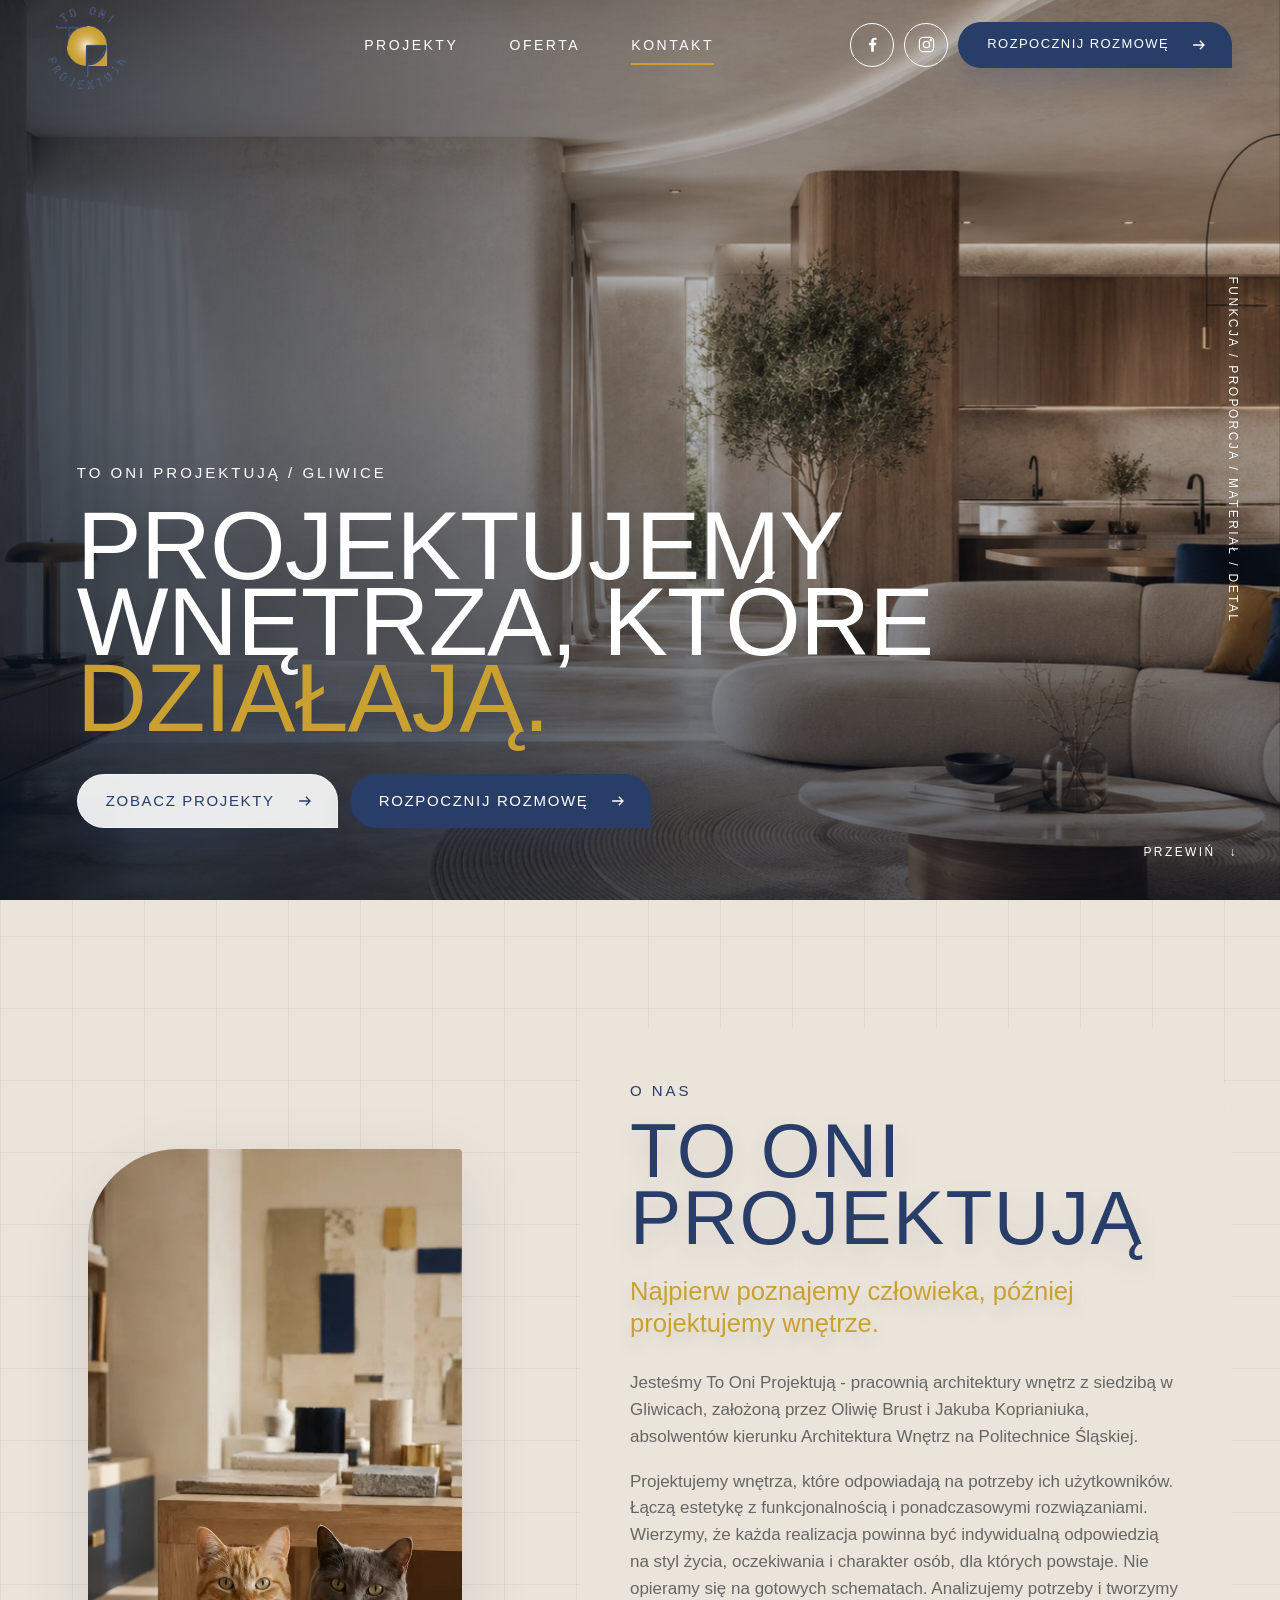
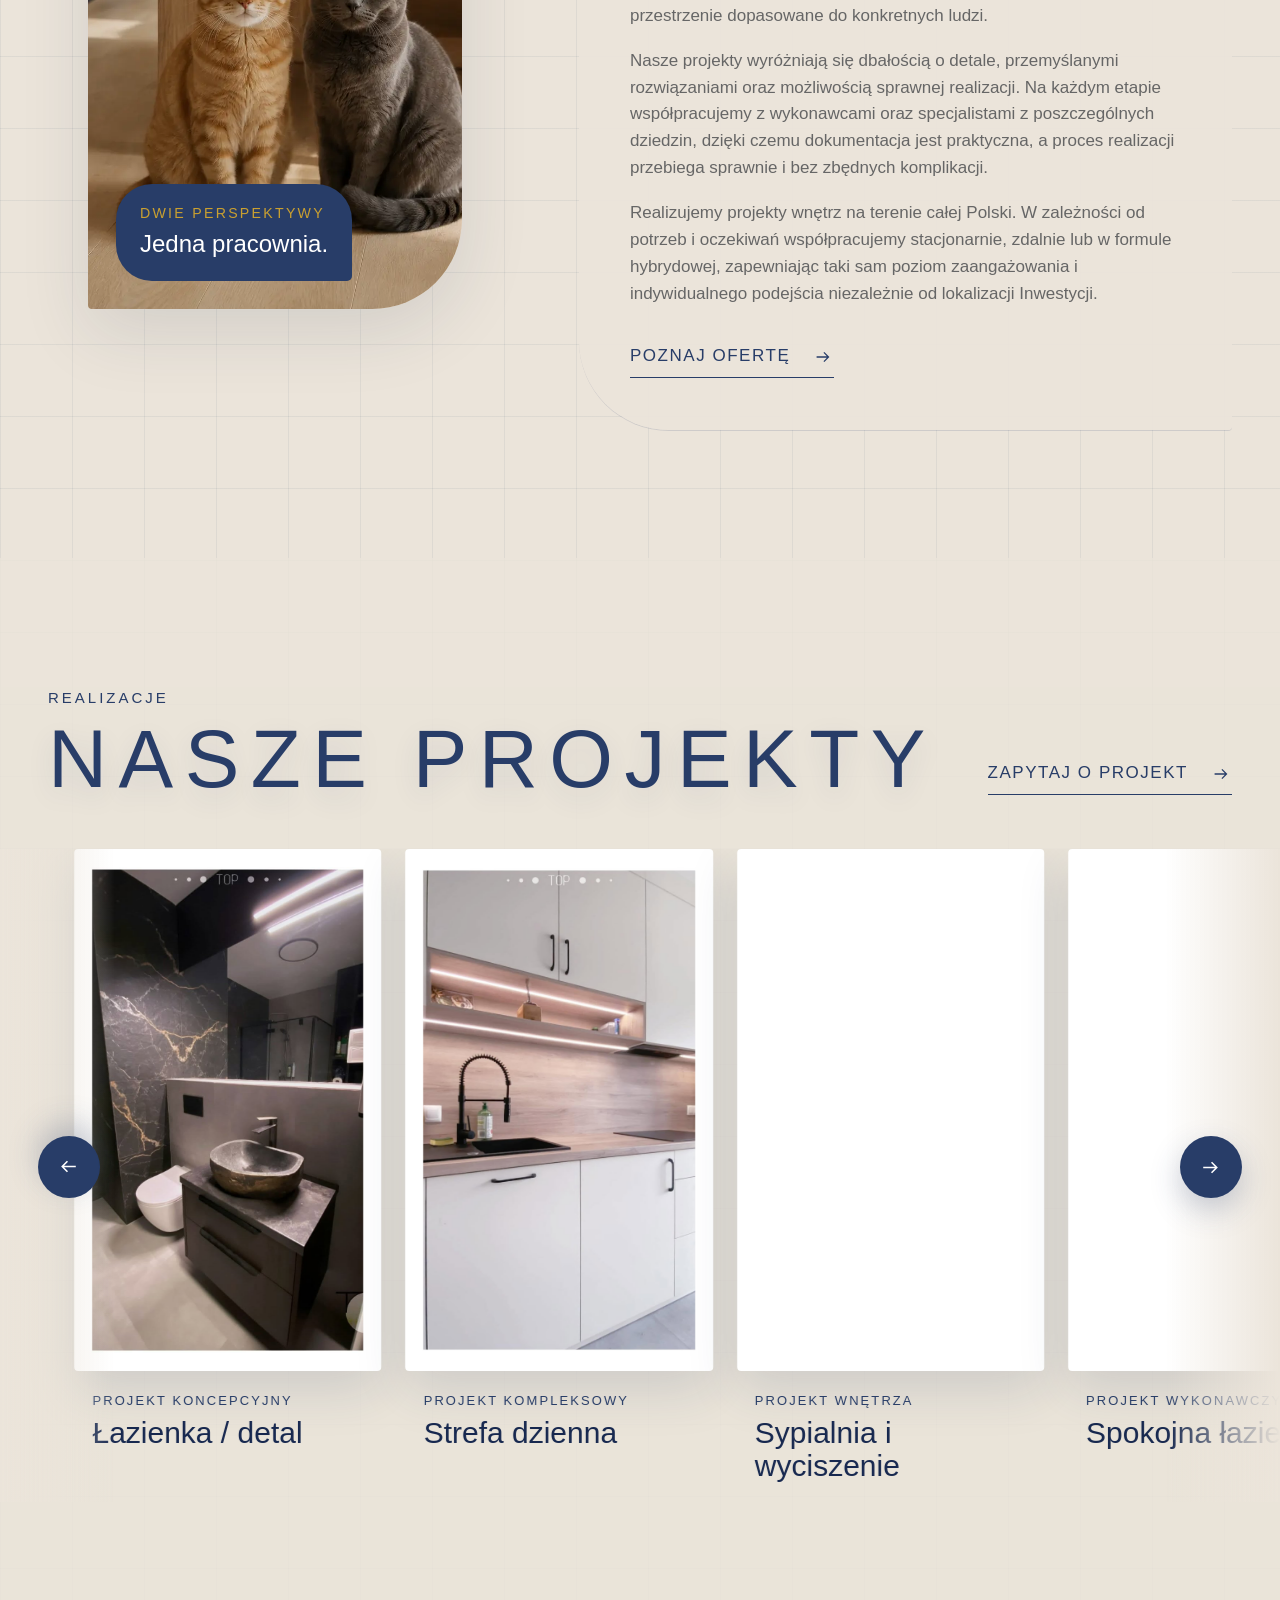
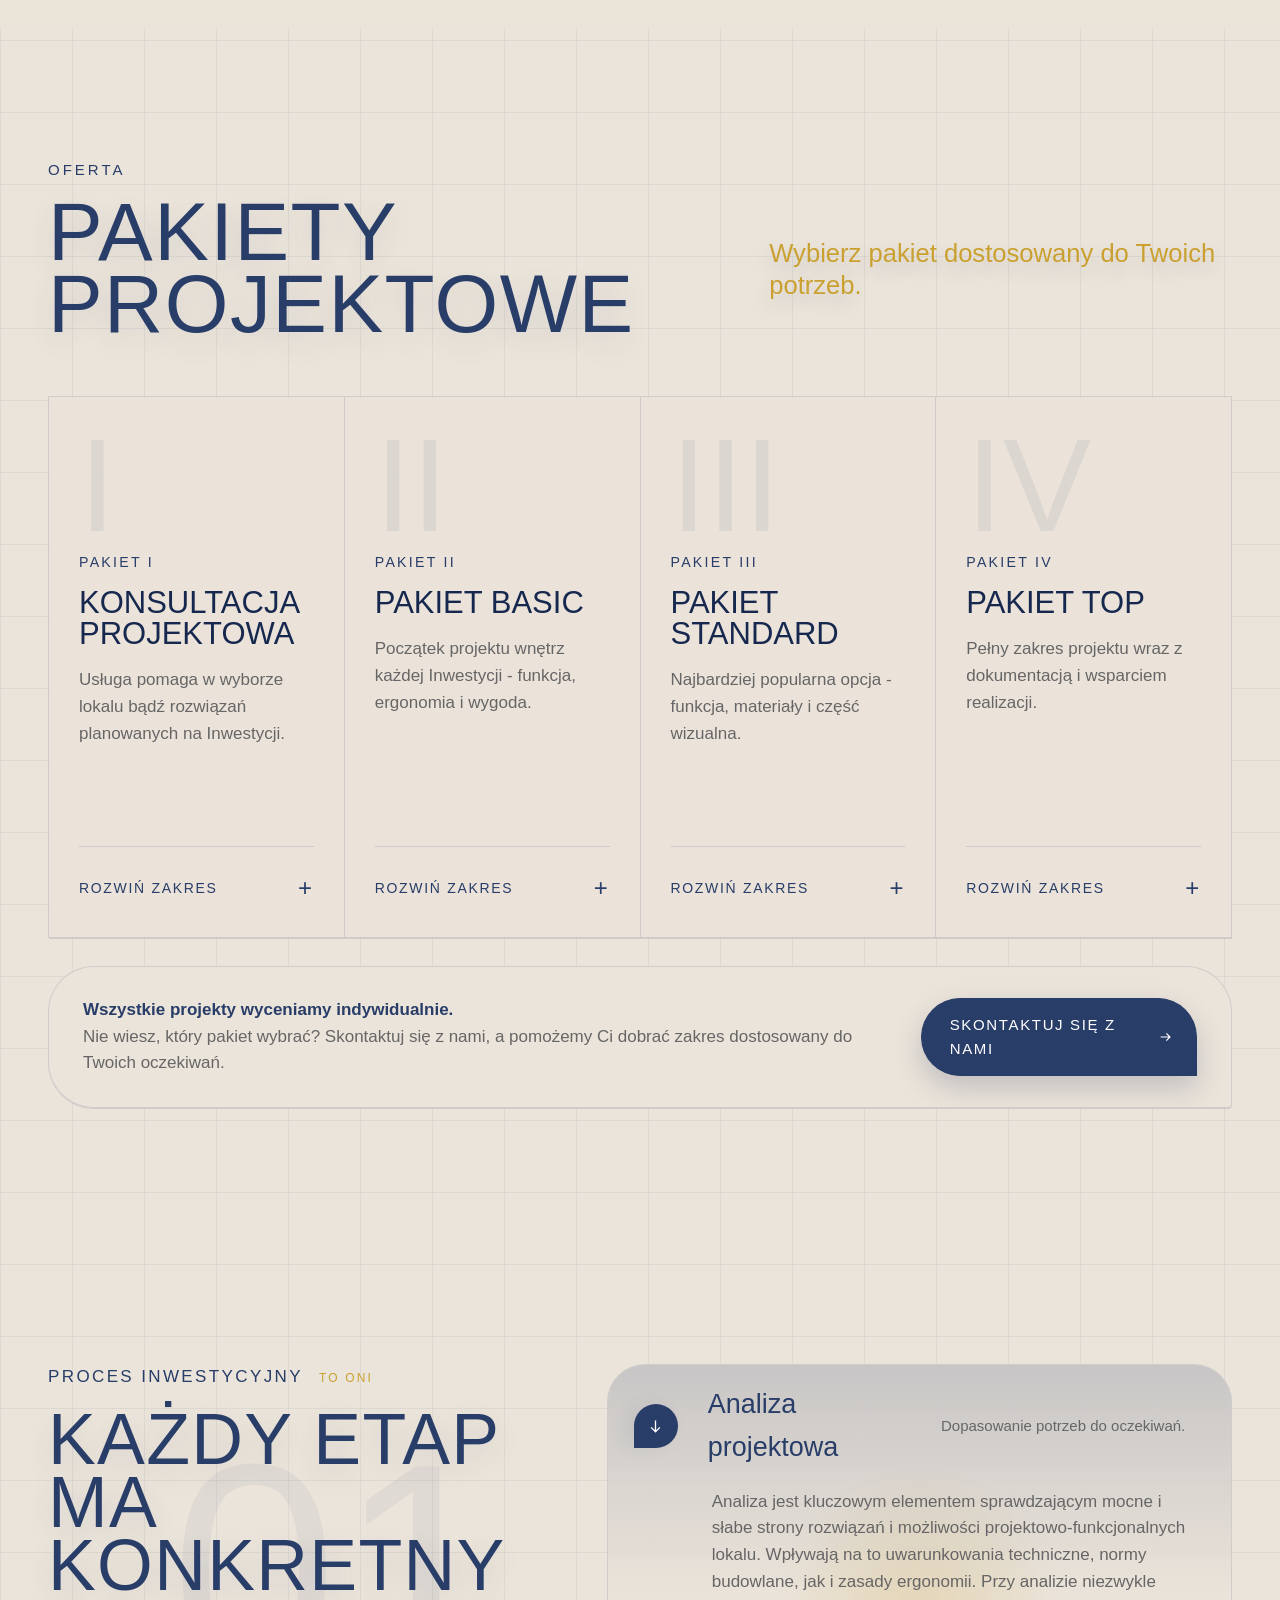
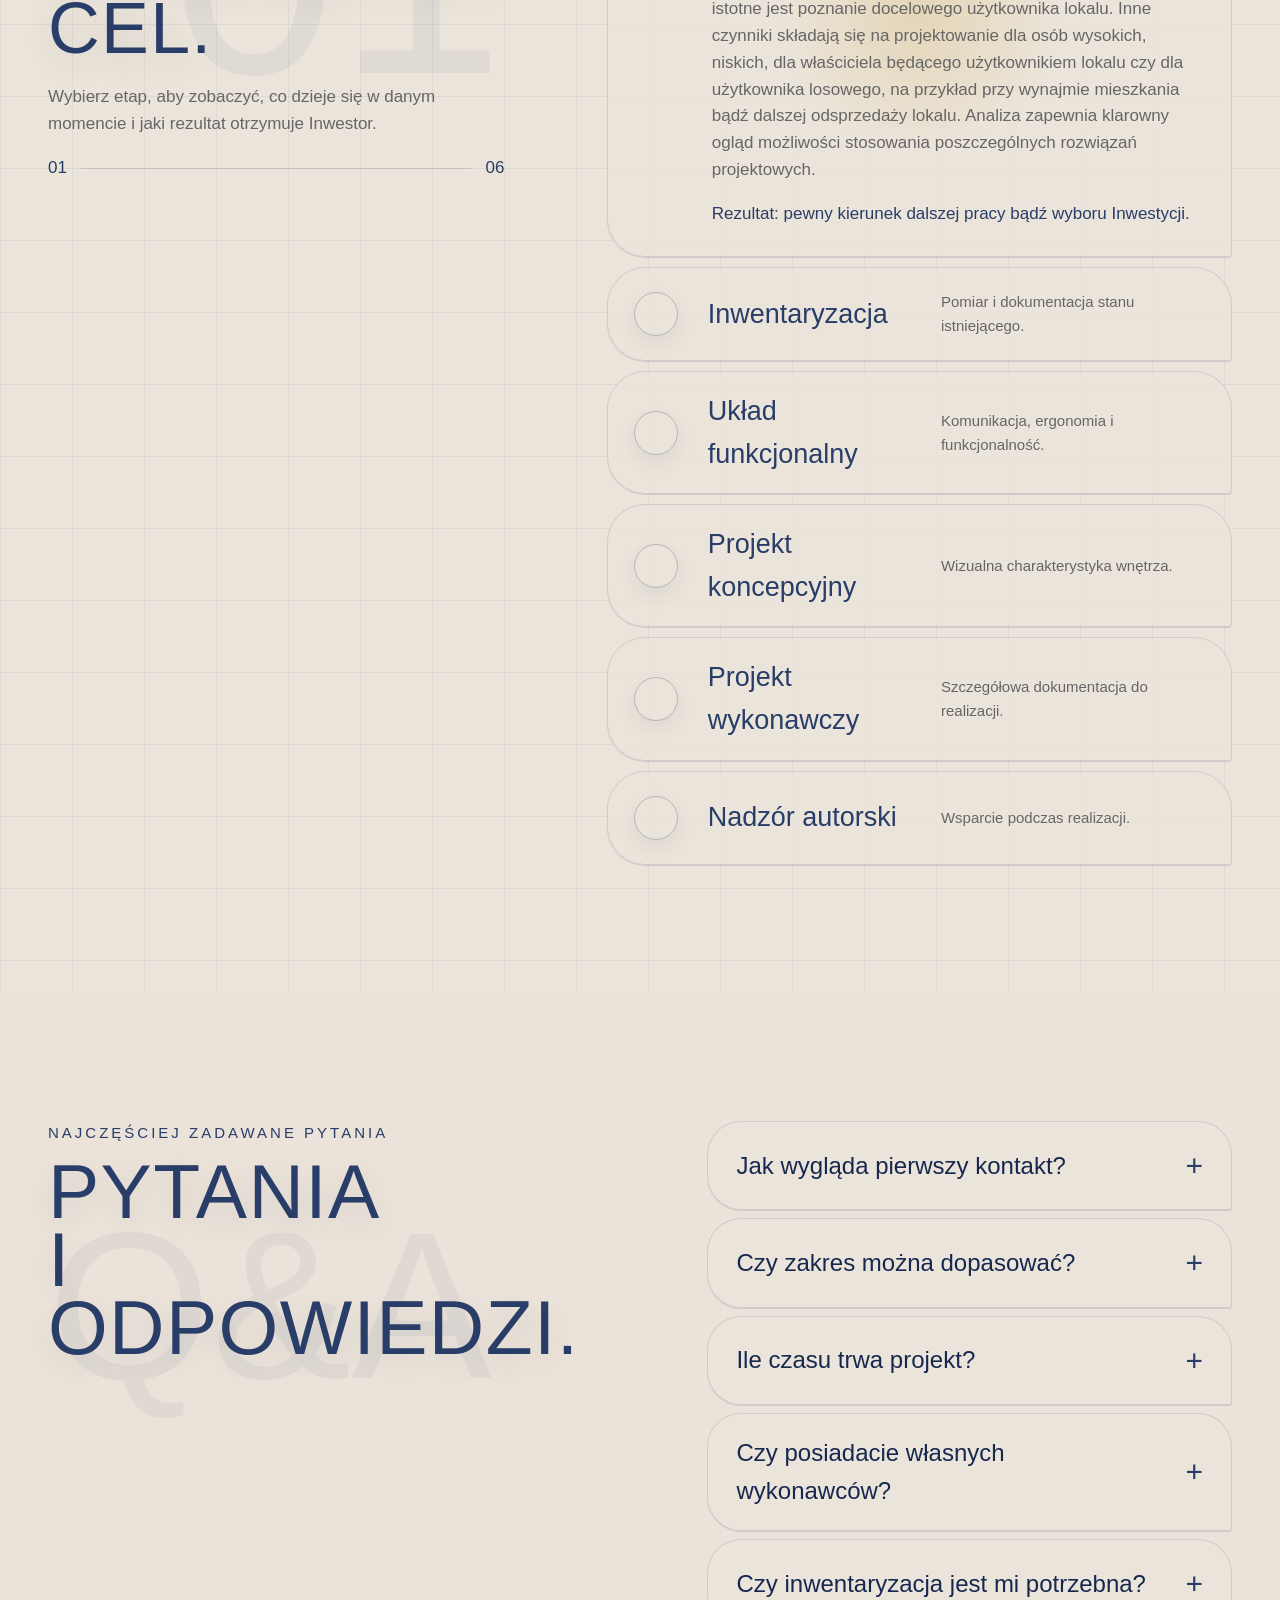
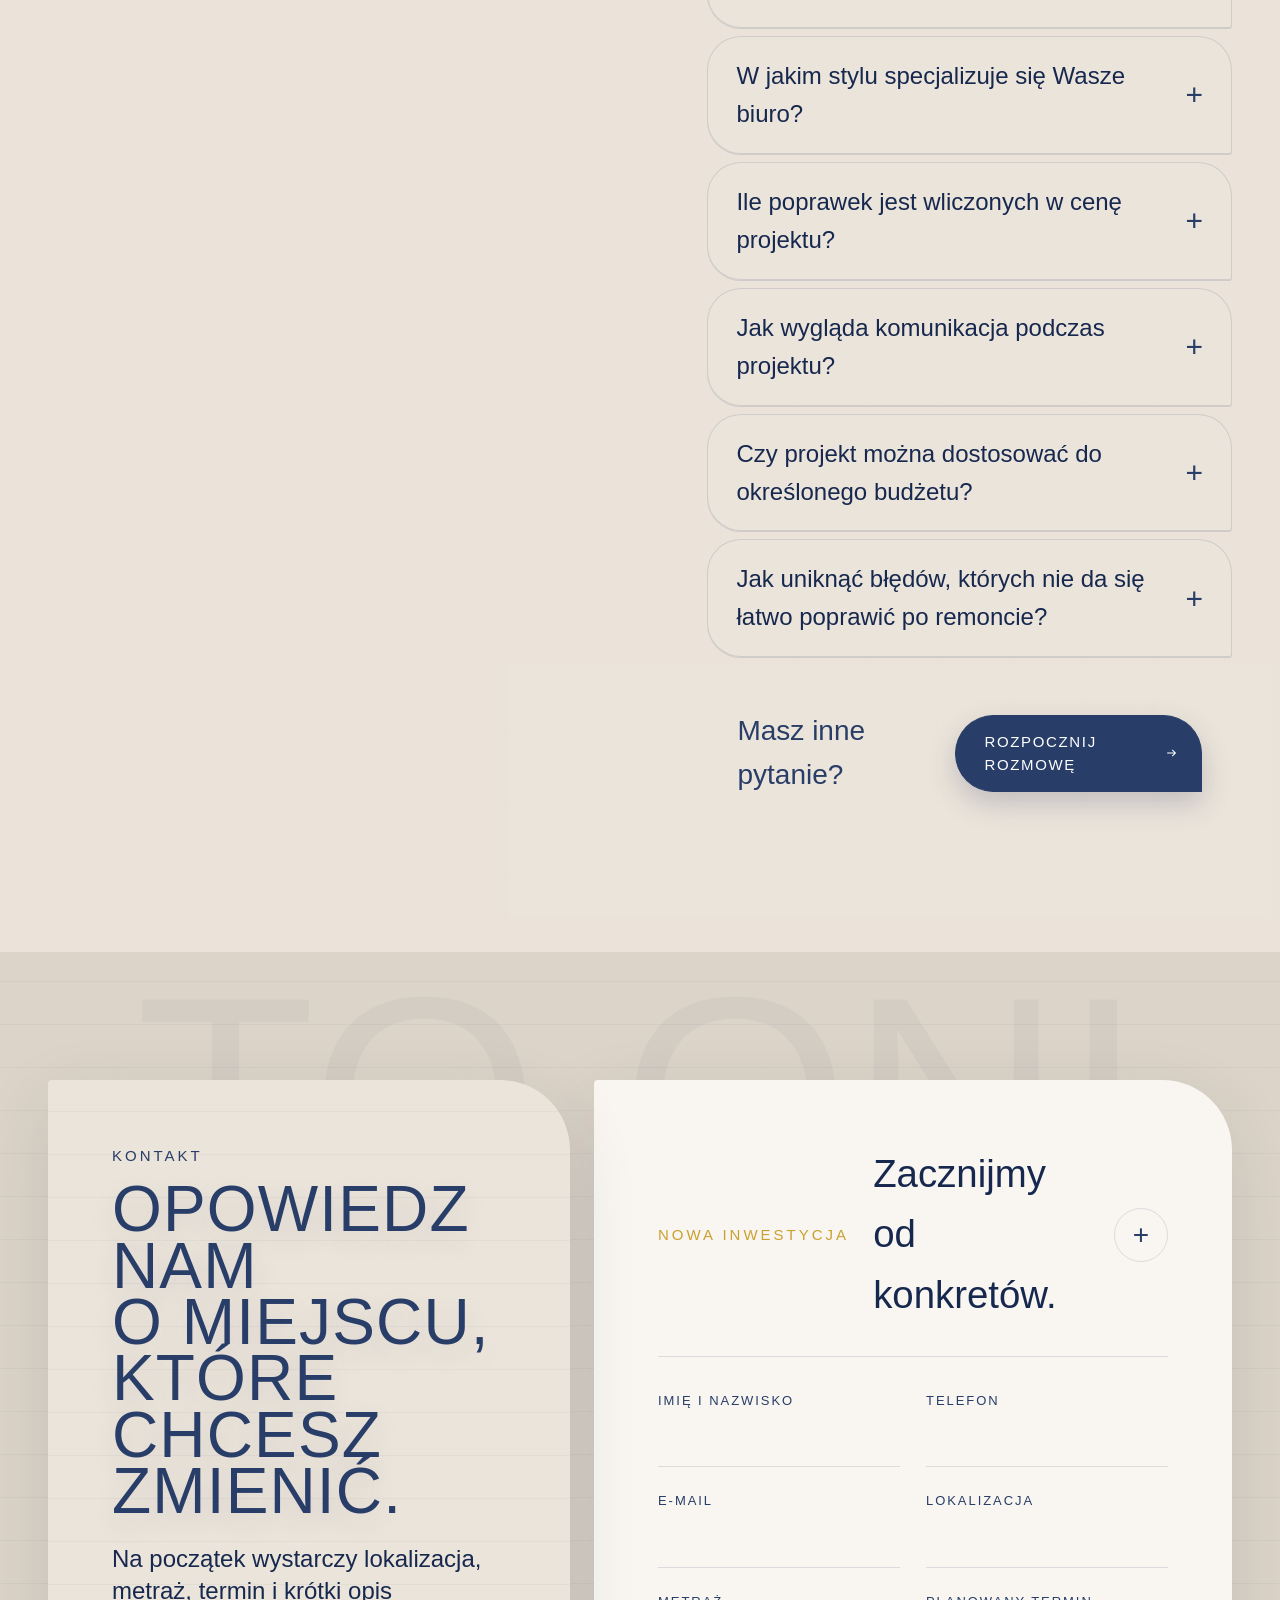
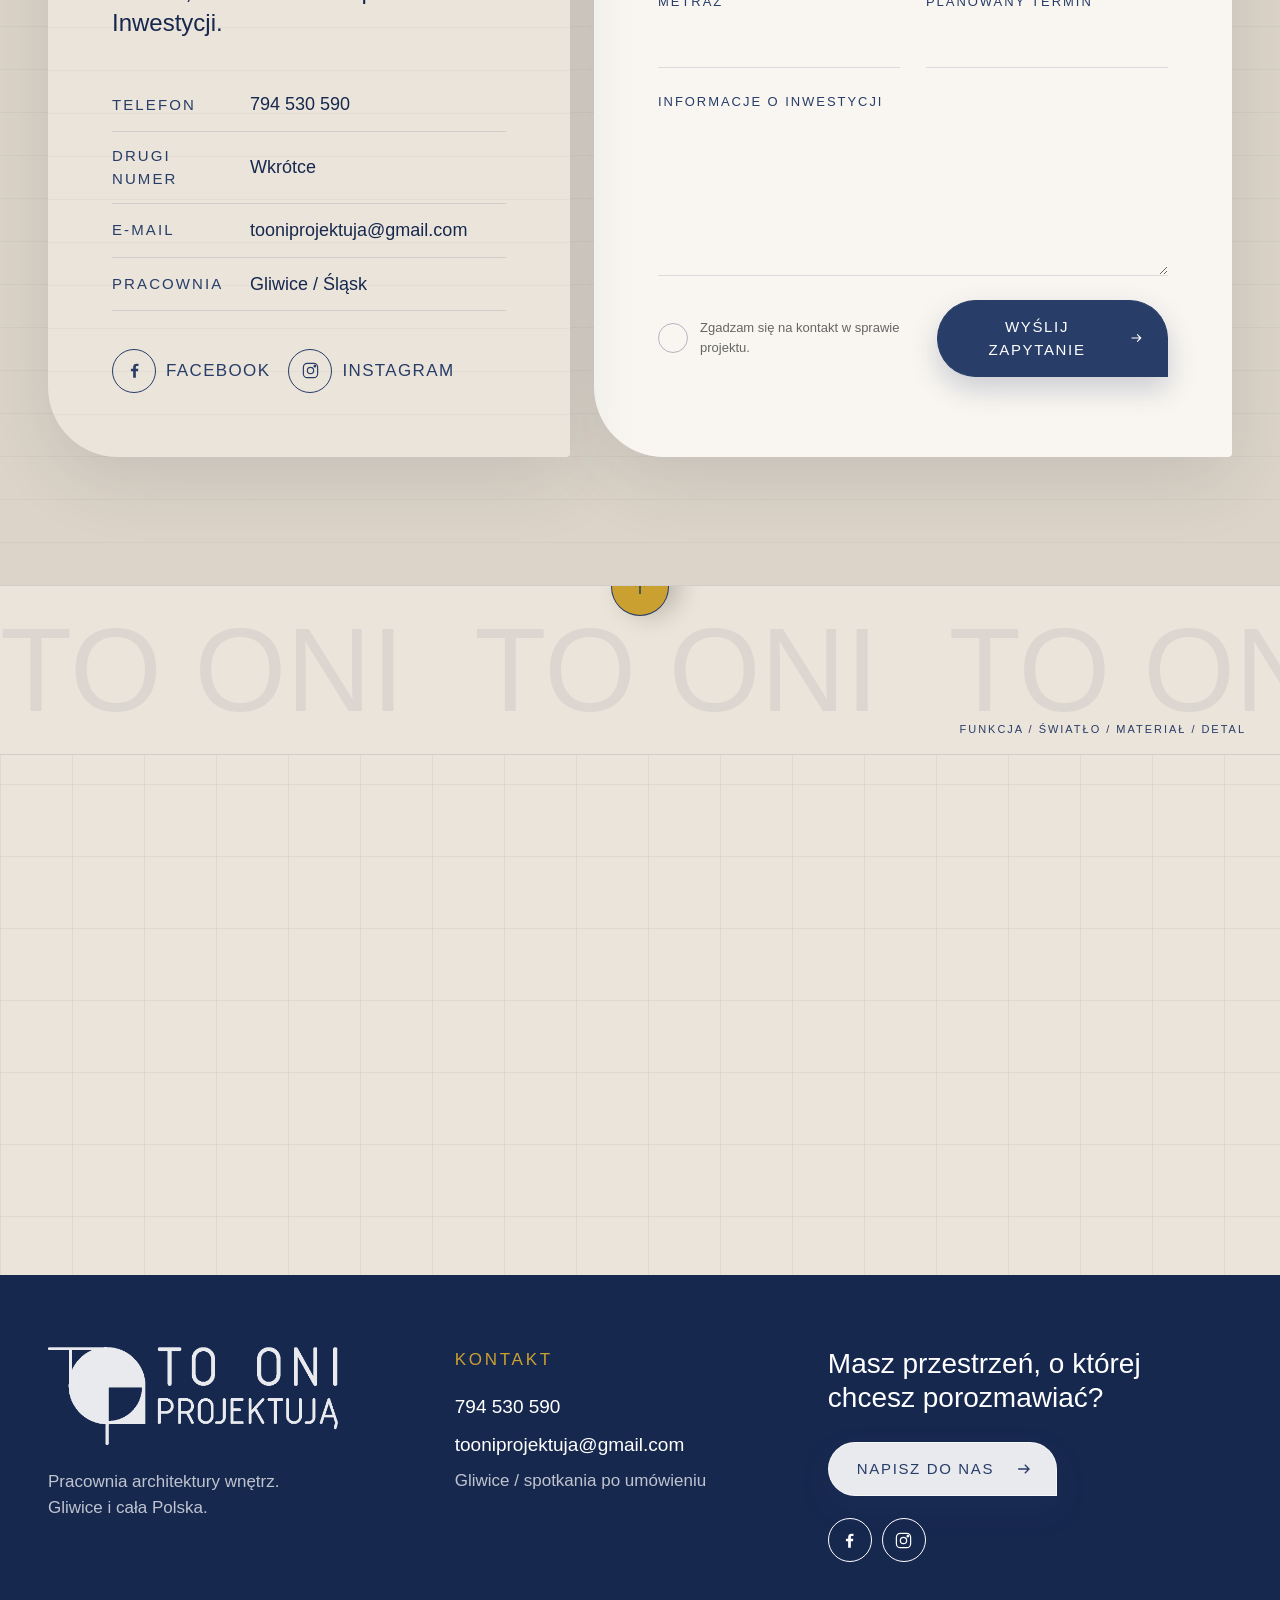
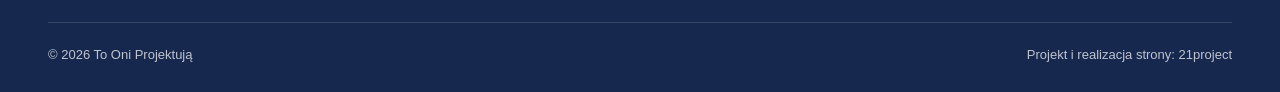
==== wariant-b.html @ 31408886 "Add files via upload" ====
<!doctype html>
<html lang="pl">
<head>
  <meta charset="utf-8">
  <meta name="viewport" content="width=device-width, initial-scale=1">
  <meta name="theme-color" content="#ebe4da">
  <meta name="description" content="To Oni Projektują - pracownia architektury wnętrz z Gliwic. Indywidualne projekty wnętrz na terenie całej Polski.">
  <link rel="canonical" href="https://jakubskrzypiec.github.io/tooniprojektuja/">
  <meta property="og:type" content="website">
  <meta property="og:title" content="To Oni Projektują | Architektura wnętrz Gliwice">
  <meta property="og:description" content="Najpierw poznajemy człowieka, później projektujemy wnętrze.">
  <meta property="og:image" content="https://jakubskrzypiec.github.io/tooniprojektuja/hero-generated.jpg">
  <meta property="og:locale" content="pl_PL">
  <title>To Oni Projektują | Wariant B do porównania</title>
  <link rel="icon" href="logo-symbol.png" type="image/png">
  <link rel="preload" href="fonts/isocteur.woff" as="font" type="font/woff" crossorigin>
  <link rel="preload" href="fonts/gill-sans-mt.ttf" as="font" type="font/ttf" crossorigin>
  <link rel="stylesheet" href="style.css?v=pdf-feedback-final">
  <script type="application/ld+json">{"@context":"https://schema.org","@type":"InteriorDesigner","name":"To Oni Projektują","url":"https://jakubskrzypiec.github.io/tooniprojektuja/","image":"https://jakubskrzypiec.github.io/tooniprojektuja/hero-generated.jpg","telephone":"+48 794 530 590","email":"tooniprojektuja@gmail.com","address":{"@type":"PostalAddress","addressLocality":"Gliwice","addressCountry":"PL"},"areaServed":"Polska","sameAs":["https://www.instagram.com/to_oni_projektuja/","https://www.facebook.com/61583774015406/"]}</script>
</head>

<body class="home variant-b intro-active">
  <svg class="svg-defs" aria-hidden="true">
    <symbol id="icon-facebook" viewBox="0 0 24 24"><path d="M13.7 21v-8h2.7l.4-3.1h-3.1V7.9c0-.9.3-1.5 1.6-1.5H17V3.6c-.3 0-1.3-.1-2.5-.1-2.5 0-4.2 1.5-4.2 4.3v2.1H7.5V13h2.8v8h3.4Z"/></symbol>
    <symbol id="icon-instagram" viewBox="0 0 24 24"><rect x="3" y="3" width="18" height="18" rx="5"/><circle cx="12" cy="12" r="4"/><circle cx="17.5" cy="6.5" r="1"/></symbol>
    <symbol id="icon-arrow" viewBox="0 0 24 24"><path d="M5 12h13M13 7l5 5-5 5"/></symbol>
  </svg>

  <div class="site-intro" data-intro aria-hidden="true">
    <div class="site-intro__grid"></div>
    <img src="logo-horizontal.png" alt="">
  </div>

  <header class="header" data-header>
    <div class="scroll-progress" aria-hidden="true"></div>
    <a class="logo" href="#start" aria-label="To Oni Projektują - strona główna">
      <img src="logo-mark.png" alt="To Oni Projektują">
    </a>

    <nav class="nav" aria-label="Menu główne">
      <a href="#projekty">Projekty</a>
      <a href="#pakiety">Oferta</a>
      <a href="#kontakt">Kontakt</a>
    </nav>

    <div class="header-actions">
      <a class="social social--header" href="https://www.facebook.com/61583774015406/" target="_blank" rel="noopener" aria-label="Facebook To Oni Projektują"><svg><use href="#icon-facebook"/></svg></a>
      <a class="social social--header" href="https://www.instagram.com/to_oni_projektuja/" target="_blank" rel="noopener" aria-label="Instagram To Oni Projektują"><svg><use href="#icon-instagram"/></svg></a>
      <a class="drop-button drop-button--small" href="#kontakt">Rozpocznij rozmowę <svg><use href="#icon-arrow"/></svg></a>
    </div>

    <button class="menu-toggle" type="button" aria-label="Otwórz menu" aria-expanded="false"><span></span><span></span><span></span></button>
    <div class="mobile-menu" aria-hidden="true">
      <a href="#projekty">Projekty</a>
      <a href="#pakiety">Oferta</a>
      <a href="#kontakt">Kontakt</a>
      <a class="drop-button" href="#kontakt">Rozpocznij rozmowę <svg><use href="#icon-arrow"/></svg></a>
      <div class="mobile-socials">
        <a class="social" href="https://www.facebook.com/61583774015406/" target="_blank" rel="noopener" aria-label="Facebook"><svg><use href="#icon-facebook"/></svg></a>
        <a class="social" href="https://www.instagram.com/to_oni_projektuja/" target="_blank" rel="noopener" aria-label="Instagram"><svg><use href="#icon-instagram"/></svg></a>
      </div>
    </div>
  </header>

  <main>
    <section class="hero" id="start">
      <img class="hero__image" src="hero-generated.jpg" alt="Spokojne, nowoczesne wnętrze" fetchpriority="high" decoding="async">
      <div class="hero__shade"></div>
      <div class="hero__copy">
        <p class="hero__brand">To Oni Projektują / Gliwice</p>
        <h1>Projektujemy<br>wnętrza, które<br><span data-rotating-word>działają.</span></h1>
        <div class="hero__actions">
          <a class="drop-button drop-button--light" href="#projekty">Zobacz projekty <svg><use href="#icon-arrow"/></svg></a>
          <a class="drop-button" href="#kontakt">Rozpocznij rozmowę <svg><use href="#icon-arrow"/></svg></a>
        </div>
      </div>
      <p class="hero__side">funkcja / proporcja / materiał / detal</p>
      <a class="hero__scroll" href="#onas">Przewiń <span>↓</span></a>
    </section>

    <section class="about section" id="onas">
      <div class="shell about__grid">
        <figure class="about__visual panel spotlight reveal">
          <img src="about-cats-temporary.webp" alt="Dwa koty w pracowni - tymczasowe zdjęcie sekcji O nas" loading="lazy" decoding="async">
          <figcaption><small>Dwie perspektywy</small><strong>Jedna pracownia.</strong></figcaption>
        </figure>

        <div class="about__copy panel spotlight reveal">
          <p class="section-label">O nas</p>
          <h2>To Oni Projektują</h2>
          <p class="section-quote">Najpierw poznajemy człowieka, później projektujemy wnętrze.</p>
          <div class="rich-copy">
            <p>Jesteśmy To Oni Projektują - pracownią architektury wnętrz z siedzibą w Gliwicach, założoną przez Oliwię Brust i Jakuba Koprianiuka, absolwentów kierunku Architektura Wnętrz na Politechnice Śląskiej.</p>
            <p>Projektujemy wnętrza, które odpowiadają na potrzeby ich użytkowników. Łączą estetykę z funkcjonalnością i ponadczasowymi rozwiązaniami. Wierzymy, że każda realizacja powinna być indywidualną odpowiedzią na styl życia, oczekiwania i charakter osób, dla których powstaje. Nie opieramy się na gotowych schematach. Analizujemy potrzeby i tworzymy przestrzenie dopasowane do konkretnych ludzi.</p>
            <p>Nasze projekty wyróżniają się dbałością o detale, przemyślanymi rozwiązaniami oraz możliwością sprawnej realizacji. Na każdym etapie współpracujemy z wykonawcami oraz specjalistami z poszczególnych dziedzin, dzięki czemu dokumentacja jest praktyczna, a proces realizacji przebiega sprawnie i bez zbędnych komplikacji.</p>
            <p>Realizujemy projekty wnętrz na terenie całej Polski. W zależności od potrzeb i oczekiwań współpracujemy stacjonarnie, zdalnie lub w formule hybrydowej, zapewniając taki sam poziom zaangażowania i indywidualnego podejścia niezależnie od lokalizacji Inwestycji.</p>
          </div>
          <a class="line-link" href="#pakiety">Poznaj ofertę <svg><use href="#icon-arrow"/></svg></a>
        </div>
      </div>
    </section>

    <section class="projects section" id="projekty">
      <div class="shell projects__head reveal">
        <div>
          <p class="section-label">Realizacje</p>
          <h2>Nasze projekty</h2>
        </div>
        <a class="line-link" href="#kontakt">Zapytaj o projekt <svg><use href="#icon-arrow"/></svg></a>
      </div>

      <div class="projects__stage">
        <button class="slider-arrow slider-arrow--prev" type="button" data-project-prev aria-label="Poprzednie projekty"><svg><use href="#icon-arrow"/></svg></button>
        <div class="projects__viewport" data-project-viewport tabindex="0" aria-label="Galeria projektów">
          <div class="projects__track" data-project-track>
            <article class="project-card" data-project-card data-image="lazienka1.jpg" data-title="Łazienka / detal" data-category="Projekt koncepcyjny">
              <button type="button" aria-label="Powiększ projekt Łazienka detal"><img src="lazienka1.jpg" alt="Ciemna łazienka z kamiennym detalem" loading="lazy" decoding="async"><span class="project-card__top"><i></i><i></i><i></i><b>TOP</b><i></i><i></i><i></i></span><span class="project-card__meta"><small>Bytom</small><strong>9 m²</strong></span></button>
              <p>Projekt koncepcyjny</p><h3>Łazienka / detal</h3>
            </article>
            <article class="project-card" data-project-card data-image="kuchnia2.jpg" data-title="Strefa dzienna" data-category="Projekt kompleksowy">
              <button type="button" aria-label="Powiększ projekt Strefa dzienna"><img src="kuchnia2.jpg" alt="Jasna kuchnia z różowym światłem" loading="lazy" decoding="async"><span class="project-card__top"><i></i><i></i><i></i><b>TOP</b><i></i><i></i><i></i></span><span class="project-card__meta"><small>Katowice</small><strong>42 m²</strong></span></button>
              <p>Projekt kompleksowy</p><h3>Strefa dzienna</h3>
            </article>
            <article class="project-card" data-project-card data-image="sypialnia.jpg" data-title="Sypialnia i wyciszenie" data-category="Projekt wnętrza">
              <button type="button" aria-label="Powiększ projekt Sypialnia i wyciszenie"><img src="sypialnia.jpg" alt="Jasna sypialnia z zabudową" loading="lazy" decoding="async"><span class="project-card__top"><i></i><i></i><i></i><b>TOP</b><i></i><i></i><i></i></span><span class="project-card__meta"><small>Kraków</small><strong>16 m²</strong></span></button>
              <p>Projekt wnętrza</p><h3>Sypialnia i wyciszenie</h3>
            </article>
            <article class="project-card" data-project-card data-image="lazienka2.jpg" data-title="Spokojna łazienka" data-category="Projekt wykonawczy">
              <button type="button" aria-label="Powiększ projekt Spokojna łazienka"><img src="lazienka2.jpg" alt="Spokojna łazienka z grafitową zabudową" loading="lazy" decoding="async"><span class="project-card__top"><i></i><i></i><i></i><b>TOP</b><i></i><i></i><i></i></span><span class="project-card__meta"><small>Zabrze</small><strong>12 m²</strong></span></button>
              <p>Projekt wykonawczy</p><h3>Spokojna łazienka</h3>
            </article>
            <article class="project-card" data-project-card data-image="kuchnia1.jpg" data-title="Kuchnia / codzienność" data-category="Projekt wnętrza">
              <button type="button" aria-label="Powiększ projekt Kuchnia codzienność"><img src="kuchnia1.jpg" alt="Kuchnia otwarta na strefę dzienną" loading="lazy" decoding="async"><span class="project-card__top"><i></i><i></i><i></i><b>TOP</b><i></i><i></i><i></i></span><span class="project-card__meta"><small>Gliwice</small><strong>14 m²</strong></span></button>
              <p>Projekt wnętrza</p><h3>Kuchnia / codzienność</h3>
            </article>
            <article class="project-card" data-project-card data-image="garderoba.jpg" data-title="Garderoba na wymiar" data-category="Projekt wnętrza">
              <button type="button" aria-label="Powiększ projekt Garderoba na wymiar"><img src="garderoba.jpg" alt="Garderoba na wymiar z drewnianą zabudową" loading="lazy" decoding="async"><span class="project-card__top"><i></i><i></i><i></i><b>TOP</b><i></i><i></i><i></i></span><span class="project-card__meta"><small>Gliwice</small><strong>18 m²</strong></span></button>
              <p>Projekt wnętrza</p><h3>Garderoba na wymiar</h3>
            </article>
          </div>
        </div>
        <button class="slider-arrow slider-arrow--next" type="button" data-project-next aria-label="Następne projekty"><svg><use href="#icon-arrow"/></svg></button>
      </div>
    </section>

    <section class="packages section" id="pakiety">
      <div class="shell">
        <header class="section-head reveal">
          <div><p class="section-label">Oferta</p><h2>Pakiety<br>projektowe</h2></div>
          <p class="section-quote">Wybierz pakiet dostosowany do Twoich potrzeb.</p>
        </header>

        <div class="packages__grid">
          <details class="package-card panel spotlight reveal">
            <summary><span>I</span><small>Pakiet I</small><h3>Konsultacja projektowa</h3><p>Usługa pomaga w wyborze lokalu bądź rozwiązań planowanych na Inwestycji.</p><b>Rozwiń zakres <i>+</i></b></summary>
            <div class="package-card__body"><p>Usługa konsultacji projektowej pomaga w wyborze lokalu bądź rozwiązań projektowych planowanych na Inwestycji. Są to spotkania, na których analizujemy zalety, wady i możliwości, tak aby przyszła Inwestycja jak najlepiej odzwierciedlała oczekiwania klienta.</p><h4>Pakiet obejmuje:</h4><ul><li>Analizę lokalu</li><li>Analizę planów Inwestycyjnych</li><li>Zalecenia i wskazówki projektowe</li></ul></div>
          </details>
          <details class="package-card panel spotlight reveal">
            <summary><span>II</span><small>Pakiet II</small><h3>Pakiet Basic</h3><p>Początek projektu wnętrz każdej Inwestycji - funkcja, ergonomia i wygoda.</p><b>Rozwiń zakres <i>+</i></b></summary>
            <div class="package-card__body"><p>Podstawowy pakiet, który jest początkiem projektu wnętrz każdej Inwestycji. Są to rzuty lokalu w oparciu o potrzeby i wytyczne Inwestora, przedstawione w formacie schematu mieszkania i poglądowego rozmieszczenia elementów wyposażenia, bazując na standardowych wymiarach obiektów. Etap skupia się bezpośrednio na prawidłowym funkcjonowaniu wnętrza i ergonomii, tak aby wnętrza były maksymalnie wygodne i praktyczne w użytkowaniu.</p><h4>Pakiet obejmuje:</h4><ul><li>Rzut układu funkcjonalnego</li><li>Rzut analizy rozwiązań projektowych</li><li>Konsultacje online</li><li>2 korekty układu według wytycznych</li></ul></div>
          </details>
          <details class="package-card panel spotlight reveal">
            <summary><span>III</span><small>Pakiet III</small><h3>Pakiet Standard</h3><p>Najbardziej popularna opcja - funkcja, materiały i część wizualna.</p><b>Rozwiń zakres <i>+</i></b></summary>
            <div class="package-card__body"><p>Najbardziej popularna opcja, która jest poszerzeniem pakietu Basic o część wizualną projektu wnętrz. Zakres prac obejmuje przygotowanie spójnej aranżacji wnętrz, w tym dobór konkretnych materiałów dostępnych w lokalnych salonach. Elementy estetyczne oparte są o wytyczne klienta, które omawiane są szczegółowo podczas konsultacji. Wszystkie założenia omawiane są podczas spotkań, na których przedstawiany jest model 3D wraz z konkretnymi produktami. Pozyskiwane są również próbki i wzorniki materiałów, aby nasi Inwestorzy mieli możliwość zapoznania się z materiałami przed podjęciem ostatecznej decyzji.</p><h4>Pakiet obejmuje:</h4><ul><li>Elementy pakietu Basic</li><li>Dobór materiałów wykończeniowych</li><li>Rozwiązania estetyczno-projektowe prezentowane na modelu 3D</li><li>Wizualizacje 3D</li><li>Zestawienie materiałów z linkami do produktów</li><li>Konsultacje online</li><li>Wsparcie Architekta podczas wykonawstwa</li><li>2 korekty według wytycznych</li></ul></div>
          </details>
          <details class="package-card panel spotlight reveal">
            <summary><span>IV</span><small>Pakiet IV</small><h3>Pakiet TOP</h3><p>Pełny zakres projektu wraz z dokumentacją i wsparciem realizacji.</p><b>Rozwiń zakres <i>+</i></b></summary>
            <div class="package-card__body"><p>Jest to pełny zakres projektu wnętrz obejmujący pakiety Basic i Standard, poszerzony o rysunki wykonawcze dla poszczególnych branż. Cała dokumentacja jest przygotowana z troską o każdy detal i konsultowana na bieżąco z wykonawcami branż, aby była jak najbardziej zoptymalizowana i możliwa do wykonania. Częścią pakietu TOP jest koordynacja między wykonawcami, przedstawicielami salonów a projektantem. Architekt zapewnia również stały kontakt od momentu przekazania pełnej dokumentacji aż do dnia zakończenia finalnych robót. Chcemy być jak największym wsparciem dla naszych Inwestorów, aby remont nie spędzał snu z powiek.</p><h4>Pakiet obejmuje:</h4><ul><li>Elementy pakietu Basic i Standard</li><li>Dokumentacja wykonawcza 2D</li><li>Schematy instalacji: elektryczna, wod-kan, HVAC</li><li>Weryfikacja wykonalności rozwiązań projektowych</li><li>Kosztorys projektowy</li><li>Gotowe oferty zakupowe na ustalone produkty</li><li>Wsparcie Architekta podczas wykonawstwa</li><li>Święty spokój</li></ul></div>
          </details>
        </div>

        <div class="packages__cta panel spotlight reveal">
          <p><strong>Wszystkie projekty wyceniamy indywidualnie.</strong><br>Nie wiesz, który pakiet wybrać? Skontaktuj się z nami, a pomożemy Ci dobrać zakres dostosowany do Twoich oczekiwań.</p>
          <a class="drop-button" href="#kontakt">Skontaktuj się z nami <svg><use href="#icon-arrow"/></svg></a>
        </div>
      </div>
    </section>

    <section class="process section" id="proces">
      <div class="shell process__grid">
        <div class="process__intro reveal">
          <p class="process__brand"><span>Proces inwestycyjny</span><small>To Oni</small></p>
          <h2>Każdy etap ma konkretny cel.</h2>
          <p>Wybierz etap, aby zobaczyć, co dzieje się w danym momencie i jaki rezultat otrzymuje Inwestor.</p>
          <div class="process__range" aria-hidden="true"><span>01</span><i></i><span>06</span></div>
          <div class="process__ghost" aria-hidden="true" data-process-ghost>01</div>
        </div>

        <div class="process__list reveal">
          <article class="process-item panel spotlight is-open" data-process-item>
            <button type="button" data-process-toggle aria-expanded="true"><span class="morph-arrow"><svg><use href="#icon-arrow"/></svg></span><strong>Analiza projektowa</strong><small>Dopasowanie potrzeb do oczekiwań.</small></button>
            <div class="process-answer"><div><p>Analiza jest kluczowym elementem sprawdzającym mocne i słabe strony rozwiązań i możliwości projektowo-funkcjonalnych lokalu. Wpływają na to uwarunkowania techniczne, normy budowlane, jak i zasady ergonomii. Przy analizie niezwykle istotne jest poznanie docelowego użytkownika lokalu. Inne czynniki składają się na projektowanie dla osób wysokich, niskich, dla właściciela będącego użytkownikiem lokalu czy dla użytkownika losowego, na przykład przy wynajmie mieszkania bądź dalszej odsprzedaży lokalu. Analiza zapewnia klarowny ogląd możliwości stosowania poszczególnych rozwiązań projektowych.</p><b>Rezultat: pewny kierunek dalszej pracy bądź wyboru Inwestycji.</b></div></div>
          </article>
          <article class="process-item panel spotlight" data-process-item>
            <button type="button" data-process-toggle aria-expanded="false"><span class="morph-arrow"><svg><use href="#icon-arrow"/></svg></span><strong>Inwentaryzacja</strong><small>Pomiar i dokumentacja stanu istniejącego.</small></button>
            <div class="process-answer"><div><p>Jest to kluczowy element dokumentacji. Inwentaryzacja pomiarowa zalecana jest zawsze, niezależnie od stanu technicznego budynku czy stanu istniejącego. Polega na dokładnym pomiarze przez Architekta wszystkich elementów istniejących w lokalu. Przy budynkach nowo budowanych zaleca się przygotowanie inwentaryzacji przy stanie zamkniętym obiektu. W skład elementów pomiarowych wchodzą pomiary ścian i pomieszczeń, wszelkich otworów okiennych i drzwiowych, przyłączy elektrycznych, przyłączy wod-kan oraz instalacji, na przykład klimatyzacji czy wentylacji. Na podstawie przygotowanych pomiarów Inwestor otrzymuje dokumentację w postaci rzutów 2D z naniesionymi elementami pomiarowymi. Dodatkowo przygotowana jest dokumentacja fotograficzna lokalu, szczególnie istotna przy rozmowie z wykonawcami, aby lepiej zobrazować sytuację zastaną.</p><b>Rezultat: klarowna i kompletna dokumentacja stanu istniejącego.</b></div></div>
          </article>
          <article class="process-item panel spotlight" data-process-item>
            <button type="button" data-process-toggle aria-expanded="false"><span class="morph-arrow"><svg><use href="#icon-arrow"/></svg></span><strong>Układ funkcjonalny</strong><small>Komunikacja, ergonomia i funkcjonalność.</small></button>
            <div class="process-answer"><div><p>Każdą Inwestycję rozpoczyna opracowanie układu funkcjonalnego, który stanowi schematyczną reprezentację projektowanego wnętrza oraz podstawę do dalszych prac projektowych. Na tym etapie określany jest optymalny podział przestrzeni, rozmieszczenie poszczególnych stref funkcjonalnych oraz wstępna lokalizacja wyposażenia.</p><p>Proces ten koncentruje się przede wszystkim na zasadach ergonomii, funkcjonalności oraz komforcie przyszłego użytkowania. Analizowane są ciągi komunikacyjne, sposób korzystania z poszczególnych pomieszczeń oraz wzajemne relacje pomiędzy strefami, tak aby wnętrze było intuicyjne, wygodne i dostosowane do założonej funkcji.</p><p>Układ funkcjonalny jest kluczowym etapem projektowym, ponieważ już na początku definiuje główne założenia przestrzenne Inwestycji. Pozwala zweryfikować przyjęte rozwiązania przed rozpoczęciem prac nad szczegółowym projektem, minimalizując ryzyko późniejszych zmian oraz zapewniając spójną i przemyślaną organizację całego wnętrza.</p><b>Rezultat: rzuty 2D definiujące organizację przestrzeni oraz rozmieszczenie wyposażenia.</b></div></div>
          </article>
          <article class="process-item panel spotlight" data-process-item>
            <button type="button" data-process-toggle aria-expanded="false"><span class="morph-arrow"><svg><use href="#icon-arrow"/></svg></span><strong>Projekt koncepcyjny</strong><small>Wizualna charakterystyka wnętrza.</small></button>
            <div class="process-answer"><div><p>Etap koncepcyjny skupia się bezpośrednio na charakterze wnętrza i jego docelowym wyglądzie. Podczas opracowania dokumentacji Architekt bazuje na wytycznych Inwestora, aby projekt spełniał podstawowe omówione założenia. Projekt skupia się tu bezpośrednio na pracy nad bryłami 3D, aby opracować wierny wygląd przyszłego lokalu.</p><p>Prowadzimy również stałe konsultacje z Inwestorami na temat doboru konkretnych materiałów. Zapraszamy Inwestorów do salonów, aby mogli obejrzeć i dotknąć wybrane materiały — pozwala to podjąć konkretne decyzje dotyczące wykończenia wnętrz. W przypadku współpracy zdalnej odnajdujemy lokalne zaprzyjaźnione salony, które oferują fachowe wsparcie w zakresie doboru materiałów z klientem, bądź przesyłamy próbki do wglądu Inwestora.</p><p>Efektem finalnym etapu koncepcyjnego są wizualizacje 3D. Są to fotorealistyczne, wygenerowane obrazy wiernie oddające prognozowane efekty końcowe.</p><p>Jako To Oni Projektują staramy się, aby projektowane wnętrza miały swój indywidualizm i charakter. Wszystkie elementy na każdym etapie są omawiane z Inwestorem dla zachowania zadowalających efektów.</p><b>Rezultat: fotorealistyczne wizualizacje 3D przedstawiające docelowy wygląd wnętrza wraz z uzgodnioną koncepcją materiałową.</b></div></div>
          </article>
          <article class="process-item panel spotlight" data-process-item>
            <button type="button" data-process-toggle aria-expanded="false"><span class="morph-arrow"><svg><use href="#icon-arrow"/></svg></span><strong>Projekt wykonawczy</strong><small>Szczegółowa dokumentacja do realizacji.</small></button>
            <div class="process-answer"><div><p>Projekt wykonawczy stanowi ostatni etap opracowania projektu kompleksowego oraz podstawę do realizacji Inwestycji. Jest to szczegółowa dokumentacja techniczna, zawierająca wszystkie niezbędne informacje dotyczące sposobu wykonania oraz standardu wykończenia wnętrza. Jej celem jest przekazanie wykonawcom jednoznacznych wytycznych, umożliwiających sprawną i zgodną z projektem realizację prac.</p><p>W skład dokumentacji wykonawczej wchodzą między innymi rzuty lokalu, schematy instalacji elektrycznych i wodno-kanalizacyjnych, rzuty sufitów, oznaczenia materiałów wykończeniowych oraz układów powierzchni — posadzek, płytek i tapet — schematy wyburzeń, a także rysunki mebli wykonywanych na wymiar, przeznaczone do realizacji przez stolarza.</p><p>Wszystkie rozwiązania projektowe są na bieżąco konsultowane z wykonawcami i branżystami, co pozwala zweryfikować ich wykonalność oraz ograniczyć ryzyko błędów podczas realizacji. Kompletna dokumentacja usprawnia przebieg remontu, przyspiesza prace wykończeniowe i minimalizuje konieczność podejmowania dodatkowych decyzji na budowie.</p><p>Na etapie realizacji zapewniamy również stałe wsparcie zarówno Inwestorowi, jak i wykonawcom. Pozostajemy do dyspozycji w zakresie wyjaśniania dokumentacji oraz konsultacji projektowych, dzięki czemu cały proces przebiega sprawniej, a końcowy efekt jest zgodny z założeniami projektowymi.</p><p>Projekt wykonawczy zamyka kosztorys projektowy, który jest zbiorem wycen i ofert produktów zastosowanych w projekcie. Zawiera wszystkie niezbędne informacje, takie jak model lub dekor zastosowanych materiałów, ilości materiałowe, ceny jednostkowe i całościowe, a także linki do produktów wraz z poglądową fotografią. Po zakończonym projekcie przekazujemy również plik zbiorczy zawierający oferty i wyceny wykonawców, salonów i sklepów, które ułatwiają zakup produktów.</p><b>Rezultat: kompletny projekt wykonawczy stanowiący podstawę do realizacji Inwestycji oraz koordynacji prac wykonawczych.</b></div></div>
          </article>
          <article class="process-item panel spotlight" data-process-item>
            <button type="button" data-process-toggle aria-expanded="false"><span class="morph-arrow"><svg><use href="#icon-arrow"/></svg></span><strong>Nadzór autorski</strong><small>Wsparcie podczas realizacji.</small></button>
            <div class="process-answer"><div><p>Nadzór nad realizacją Inwestycji stanowi rozszerzenie Projektu Wykonawczego i jest usługą dedykowaną Inwestorom, którzy oczekują wsparcia również na etapie prac wykończeniowych. Obejmuje cykliczne wizyty Architekta na budowie, podczas których weryfikowana jest jakość wykonanych robót oraz zgodność realizowanych prac z dokumentacją projektową.</p><p>Liczba wizyt ustalana jest indywidualnie, w zależności od zakresu Inwestycji, stopnia jej skomplikowania oraz zastosowanych rozwiązań projektowych. Celem nadzoru jest bieżąca kontrola poprawności wykonywanych prac, identyfikacja ewentualnych niezgodności oraz udzielanie wykonawcom niezbędnych wyjaśnień dotyczących dokumentacji.</p><p>Obecność Architekta na etapie realizacji usprawnia komunikację, ogranicza ryzyko błędów wykonawczych oraz pozwala szybciej reagować na pojawiające się pytania i sytuacje wymagające decyzji projektowych. Dzięki temu Inwestor zyskuje większy komfort, poczucie bezpieczeństwa oraz pewność, że projekt jest realizowany zgodnie z przyjętymi założeniami.</p><b>Rezultat: prawidłowo zrealizowana Inwestycja zgodna z dokumentacją projektową.</b></div></div>
          </article>
        </div>
      </div>
    </section>

    <section class="faq section" id="faq">
      <div class="shell faq__grid">
        <div class="faq__title reveal">
          <p class="section-label">Najczęściej zadawane pytania</p>
          <h2>Pytania<br>i odpowiedzi.</h2>
          <span aria-hidden="true">Q&amp;A</span>
        </div>

        <div class="faq__list">
          <details class="panel spotlight reveal"><summary>Jak wygląda pierwszy kontakt?<span>+</span></summary><div><p>Zazwyczaj pierwszym kontaktem jest rozmowa telefoniczna. Zawsze zachęcamy również do umówienia się z nami na przedprojektowe spotkanie online, na którym możemy porozmawiać o Twoich planach dotyczących Inwestycji, a także pokazać, w jaki sposób pracujemy.</p><a class="line-link" href="#kontakt">Umów się na spotkanie <svg><use href="#icon-arrow"/></svg></a></div></details>
          <details class="panel spotlight reveal"><summary>Czy zakres można dopasować?<span>+</span></summary><div><p>Tak. Oferty przygotowujemy indywidualnie pod każdą Inwestycję.</p></div></details>
          <details class="panel spotlight reveal"><summary>Ile czasu trwa projekt?<span>+</span></summary><div><p>Jest to zależne od zakresu projektowego, a także od wielkości lokalu. Dla lokalu mieszkalnego około 70 m² orientacyjnie przyjmujemy: układ funkcjonalny 7-10 dni roboczych, projekt koncepcyjny 20-30 dni roboczych, projekt wykonawczy 30-40 dni roboczych. Wszystko zależy od liczby korekt i stopnia skomplikowania, dlatego zachęcamy do omówienia tematu na spotkaniu przedprojektowym.</p><a class="line-link" href="#kontakt">Umów się na spotkanie <svg><use href="#icon-arrow"/></svg></a></div></details>
          <details class="panel spotlight reveal"><summary>Czy posiadacie własnych wykonawców?<span>+</span></summary><div><p>Tak, posiadamy firmy i fachowców zajmujących się zarówno kompleksowym wykończeniem wnętrz, jak i poszczególnymi etapami.</p></div></details>
          <details class="panel spotlight reveal"><summary>Czy inwentaryzacja jest mi potrzebna?<span>+</span></summary><div><p>Zależy. Obiekty nieposiadające własnej dokumentacji wymagają dokładnego pomiaru, zwłaszcza w starym budownictwie, gdzie nierówności ścian i posadzek powinny być sprawdzone i zasygnalizowane na wczesnym etapie. Zawsze zalecamy Inwentaryzację, ponieważ daje pewność wymiarową i likwiduje częsty problem rozbieżności na rysunkach odręcznych. Jest przydatna również w nowoprojektowanych obiektach, gdzie także pojawiają się pomyłki wykonawcze. Wczesne ich wychwycenie oszczędza czas i nerwy przy wykończeniu.</p></div></details>
          <details class="panel spotlight reveal"><summary>W jakim stylu specjalizuje się Wasze biuro?<span>+</span></summary><div><p>Nie przypisujemy się do konkretnych stylów. Projektujemy pod oczekiwania i wytyczne Inwestorów, starając się oddać ich charakter we wnętrzu. Cenimy indywidualne podejście do każdego klienta, co pozwala nam stale eksplorować idee i nie ograniczać się do trendów, które z czasem się nudzą.</p></div></details>
          <details class="panel spotlight reveal"><summary>Ile poprawek jest wliczonych w cenę projektu?<span>+</span></summary><div><p>W cenie Układu Funkcjonalnego i Projektu Koncepcyjnego uwzględnione zostały po 2 poprawki na etap. Oznacza to możliwość wykorzystania dwóch korekt przy rzucie funkcjonalnym, a także modelu 3D. Przewidujemy również możliwość niewielkich zmian kolorystyki wizualizacji 3D.</p></div></details>
          <details class="panel spotlight reveal"><summary>Jak wygląda komunikacja podczas projektu?<span>+</span></summary><div><p>Przy opracowaniu każdego etapu ustalamy spotkania online w godzinach dostępności Inwestorów. Podczas spotkań omawiamy postępy i przekazujemy regularne podsumowania. W przypadku dodatkowych pytań zawsze staramy się być pod telefonem, aby rozwiać wątpliwości i na bieżąco informować o przebiegu prac.</p></div></details>
          <details class="panel spotlight reveal"><summary>Czy projekt można dostosować do określonego budżetu?<span>+</span></summary><div><p>Tak. Jest to informacja niezbędna do podjęcia współpracy. Wszystkie informacje i wytyczne do projektu wnętrz mogą zostać zawarte w Ankiecie Inwestora, która przekazywana jest w momencie podpisania umowy z klientem.</p></div></details>
          <details class="panel spotlight reveal"><summary>Jak uniknąć błędów, których nie da się łatwo poprawić po remoncie?<span>+</span></summary><div><p>Polecamy wsparcie To Oni Projektują. Przede wszystkim warto zadbać o dobór odpowiednich ekip remontowych i przygotowanie kompletnej dokumentacji wykonawczej. W razie potrzeby pozostaje również opcja Nadzoru Autorskiego. Zapraszamy do kontaktu - z chęcią pomożemy uporać się z remontem.</p><a class="line-link" href="#kontakt">Wyślij zapytanie <svg><use href="#icon-arrow"/></svg></a></div></details>
          <div class="faq__cta reveal"><p>Masz inne pytanie?</p><a class="drop-button" href="#kontakt">Rozpocznij rozmowę <svg><use href="#icon-arrow"/></svg></a></div>
        </div>
      </div>
    </section>

    <section class="contact section" id="kontakt">
      <div class="contact__word" aria-hidden="true">TO ONI</div>
      <div class="shell contact__notebook">
        <div class="contact__page contact__page--left reveal">
          <p class="section-label">Kontakt</p>
          <h2>Opowiedz nam<br>o miejscu, które<br>chcesz zmienić.</h2>
          <p class="contact__lead">Na początek wystarczy lokalizacja, metraż, termin i krótki opis Inwestycji.</p>
          <div class="contact__data">
            <a href="tel:+48794530590"><span>Telefon</span><strong>794 530 590</strong></a>
            <div><span>Drugi numer</span><strong>Wkrótce</strong></div>
            <a href="mailto:tooniprojektuja@gmail.com"><span>E-mail</span><strong>tooniprojektuja@gmail.com</strong></a>
            <div><span>Pracownia</span><strong>Gliwice / Śląsk</strong></div>
          </div>
          <div class="contact__socials">
            <a href="https://www.facebook.com/61583774015406/" target="_blank" rel="noopener"><span class="social"><svg><use href="#icon-facebook"/></svg></span><strong>Facebook</strong></a>
            <a href="https://www.instagram.com/to_oni_projektuja/" target="_blank" rel="noopener"><span class="social"><svg><use href="#icon-instagram"/></svg></span><strong>Instagram</strong></a>
          </div>
        </div>

        <div class="contact__page contact__page--right reveal">
          <div class="contact__form-head"><p class="section-label">Nowa inwestycja</p><h3>Zacznijmy od konkretów.</h3><span>+</span></div>
          <form class="contact-form" action="https://formsubmit.co/tooniprojektuja@gmail.com" method="POST">
            <input type="hidden" name="_subject" value="Nowe zapytanie - To Oni Projektują">
            <input type="hidden" name="_next" value="https://jakubskrzypiec.github.io/tooniprojektuja/?wyslano=1#kontakt">
            <input type="hidden" name="_template" value="table">
            <input type="hidden" name="_captcha" value="false">
            <input class="honey" type="text" name="_honey" tabindex="-1" autocomplete="off">
            <div class="form-row">
              <label><span>Imię i nazwisko</span><input type="text" name="Imię i nazwisko" required autocomplete="name"></label>
              <label><span>Telefon</span><input type="tel" name="Telefon" autocomplete="tel"></label>
            </div>
            <div class="form-row">
              <label><span>E-mail</span><input type="email" name="_replyto" required autocomplete="email"></label>
              <label><span>Lokalizacja</span><input type="text" name="Lokalizacja"></label>
            </div>
            <div class="form-row">
              <label><span>Metraż</span><input type="text" name="Metraż"></label>
              <label><span>Planowany termin</span><input type="text" name="Termin"></label>
            </div>
            <label><span>Informacje o Inwestycji</span><textarea name="Wiadomość" rows="5" required></textarea></label>
            <div class="contact-form__bottom">
              <label class="consent"><input type="checkbox" required><i></i><span>Zgadzam się na kontakt w sprawie projektu.</span></label>
              <button class="drop-button" type="submit">Wyślij zapytanie <svg><use href="#icon-arrow"/></svg></button>
            </div>
            <p class="success" data-success>Wiadomość została wysłana. Dziękujemy.</p>
          </form>
        </div>
      </div>
    </section>

    <section class="brand-band" aria-label="To Oni Projektują">
      <a class="back-top" href="#start" aria-label="Wróć na górę"><svg><use href="#icon-arrow"/></svg></a>
      <div class="brand-band__track" aria-hidden="true"><span>TO ONI</span><span>TO ONI</span><span>TO ONI</span><span>TO ONI</span><span>TO ONI</span></div>
      <p>funkcja / światło / materiał / detal</p>
    </section>

    <section class="map" id="lokalizacja">
      <iframe title="Mapa - To Oni Projektują, Gliwice" src="https://www.google.com/maps?q=Gliwice,+Poland&output=embed" loading="lazy" referrerpolicy="no-referrer-when-downgrade"></iframe>
    </section>
  </main>

  <footer class="footer">
    <div class="shell footer__grid">
      <div class="footer__brand"><img src="logo-horizontal.png" alt="To Oni Projektują"><p>Pracownia architektury wnętrz.<br>Gliwice i cała Polska.</p></div>
      <div class="footer__contact"><span>Kontakt</span><a href="tel:+48794530590">794 530 590</a><a href="mailto:tooniprojektuja@gmail.com">tooniprojektuja@gmail.com</a><p>Gliwice / spotkania po umówieniu</p></div>
      <div class="footer__cta"><p>Masz przestrzeń, o której chcesz porozmawiać?</p><a class="drop-button drop-button--light" href="#kontakt">Napisz do nas <svg><use href="#icon-arrow"/></svg></a><div><a class="social" href="https://www.facebook.com/61583774015406/" target="_blank" rel="noopener" aria-label="Facebook"><svg><use href="#icon-facebook"/></svg></a><a class="social" href="https://www.instagram.com/to_oni_projektuja/" target="_blank" rel="noopener" aria-label="Instagram"><svg><use href="#icon-instagram"/></svg></a></div></div>
    </div>
    <div class="shell footer__bottom"><span>© 2026 To Oni Projektują</span><span>Projekt i realizacja strony: 21project</span></div>
  </footer>

  <div class="modal" data-modal aria-hidden="true" role="dialog" aria-modal="true" aria-labelledby="modal-title">
    <button class="modal__close" type="button" aria-label="Zamknij">×</button>
    <div class="modal__inner"><img src="" alt="" data-modal-image><div><span data-modal-category></span><h2 id="modal-title" data-modal-title></h2></div></div>
  </div>

  <script src="script.js?v=pdf-feedback-final"></script>
</body>
</html>
---- style.css ----
@font-face {
  font-family: "ISOCTEUR";
  src: url("fonts/isocteur.woff") format("woff");
  font-display: swap;
}
@font-face {
  font-family: "Gill Sans MT";
  src: url("fonts/gill-sans-mt.ttf") format("truetype");
  font-weight: 400;
  font-style: normal;
  font-display: swap;
}

:root {
  --cream: #ebe4da;
  --cream-deep: #e0d7ca;
  --paper: #f6f1ea;
  --navy: #283d68;
  --navy-dark: #17284f;
  --gold: #caa030;
  --text: #666666;
  --line: rgba(40, 61, 104, .14);
  --shadow: 0 22px 70px rgba(33, 48, 76, .12);
  --shell: min(1280px, calc(100vw - 96px));
  --header-h: 88px;
  --display: "ISOCTEUR", "Arial Narrow", sans-serif;
  --body: "Gill Sans MT", "Gill Sans", Arial, sans-serif;
}

* { box-sizing: border-box; }
html { scroll-behavior: smooth; scroll-padding-top: var(--header-h); }
body {
  margin: 0;
  min-width: 320px;
  color: var(--text);
  background-color: var(--cream);
  background-image:
    linear-gradient(rgba(40, 61, 104, .065) 1px, transparent 1px),
    linear-gradient(90deg, rgba(40, 61, 104, .065) 1px, transparent 1px);
  background-size: 72px 72px;
  font-family: var(--body);
  font-size: 17px;
  line-height: 1.58;
  overflow-x: hidden;
}
body.intro-active { overflow: hidden; }
img { display: block; max-width: 100%; }
a { color: inherit; text-decoration: none; }
button, input, textarea { font: inherit; }
button { color: inherit; }
button, summary { -webkit-tap-highlight-color: transparent; }
svg { display: block; }
.svg-defs { position: absolute; width: 0; height: 0; overflow: hidden; }
.shell { width: var(--shell); margin-inline: auto; }
.section { padding: clamp(96px, 10vw, 168px) 0; position: relative; }
h1, h2, h3, h4, p { margin-top: 0; }
h1, h2, h3, .section-label, .section-quote, .nav, .drop-button, .line-link {
  font-family: var(--display);
  font-weight: 400;
}
h2 {
  margin-bottom: 24px;
  color: var(--navy);
  font-size: clamp(58px, 6.4vw, 106px);
  line-height: .88;
  letter-spacing: .018em;
  text-shadow: 0 10px 28px rgba(40, 61, 104, .12);
  text-transform: uppercase;
}
h3 { color: var(--navy-dark); }
.section-label {
  margin-bottom: 14px;
  color: var(--navy);
  font-size: 15px;
  letter-spacing: .2em;
  text-transform: uppercase;
}
.section-quote {
  color: var(--gold);
  font-size: clamp(22px, 2vw, 32px);
  line-height: 1.25;
  text-shadow: 0 8px 20px rgba(40, 61, 104, .2);
}
.rich-copy p { margin-bottom: 18px; }
.reveal {
  opacity: 0;
  transform: translateY(28px);
  transition: opacity .8s ease, transform .8s cubic-bezier(.2,.75,.25,1);
}
.reveal.is-visible { opacity: 1; transform: none; }

/* Shared interactive surfaces */
.panel {
  background: rgba(235, 228, 218, .94);
  box-shadow: 0 1px 0 var(--line);
}
.spotlight {
  --mx: 50%;
  --my: 50%;
  position: relative;
  isolation: isolate;
  overflow: hidden;
}
.spotlight::before {
  content: "";
  position: absolute;
  z-index: -1;
  inset: 0;
  opacity: 0;
  pointer-events: none;
  background:
    radial-gradient(circle 210px at var(--mx) var(--my), rgba(202, 160, 48, .20), transparent 68%),
    linear-gradient(180deg, rgba(40, 61, 104, .18), transparent 48%);
  transition: opacity .45s ease;
}
.spotlight:hover::before,
.spotlight:focus-within::before,
.spotlight[open]::before,
.spotlight.is-open::before { opacity: 1; }

.drop-button {
  min-height: 54px;
  display: inline-flex;
  align-items: center;
  justify-content: center;
  gap: 20px;
  padding: 14px 22px 14px 28px;
  border: 1px solid var(--navy);
  border-radius: 999px 999px 5px 999px;
  background: var(--navy);
  color: #fff;
  font-size: 15px;
  letter-spacing: .11em;
  text-transform: uppercase;
  box-shadow: 0 12px 28px rgba(40, 61, 104, .22);
  cursor: pointer;
  transition: transform .3s ease, background .3s ease, color .3s ease, box-shadow .3s ease;
}
.drop-button svg { width: 20px; height: 20px; fill: none; stroke: currentColor; stroke-width: 1.6; }
.drop-button:hover { transform: translateY(-3px); background: var(--gold); color: var(--navy-dark); box-shadow: 0 16px 34px rgba(40, 61, 104, .28); }
.drop-button--small { min-height: 46px; padding-block: 10px; font-size: 13px; }
.drop-button--light { border-color: rgba(255,255,255,.6); background: rgba(255,255,255,.9); color: var(--navy); }

.line-link {
  display: inline-flex;
  align-items: center;
  gap: 22px;
  padding-bottom: 7px;
  border-bottom: 1px solid currentColor;
  color: var(--navy);
  font-size: 17px;
  letter-spacing: .09em;
  text-transform: uppercase;
}
.line-link svg { width: 22px; height: 22px; fill: none; stroke: currentColor; stroke-width: 1.4; transition: transform .3s ease; }
.line-link:hover svg { transform: translateX(6px); }

/* Intro */
.site-intro {
  position: fixed;
  z-index: 200;
  inset: 0;
  display: grid;
  place-items: center;
  background: var(--cream);
  transition: opacity .75s ease, visibility .75s ease;
}
.site-intro::before,
.site-intro::after {
  content: "";
  position: absolute;
  top: 0;
  width: 50%;
  height: 100%;
  background: var(--cream);
  transition: transform .95s cubic-bezier(.7,0,.2,1);
}
.site-intro::before { left: 0; }
.site-intro::after { right: 0; }
.site-intro__grid {
  position: absolute;
  inset: 0;
  background-image:
    linear-gradient(rgba(40,61,104,.12) 1px, transparent 1px),
    linear-gradient(90deg, rgba(40,61,104,.12) 1px, transparent 1px);
  background-size: 80px 80px;
}
.site-intro img { position: relative; z-index: 2; width: min(600px, 72vw); }
.site-intro.is-closing { pointer-events: none; }
.site-intro.is-closing::before { transform: translateX(-100%); }
.site-intro.is-closing::after { transform: translateX(100%); }
.site-intro.is-closing img,
.site-intro.is-closing .site-intro__grid { opacity: 0; transition: opacity .35s ease; }
.site-intro.is-hidden { opacity: 0; visibility: hidden; }

/* Header */
.header {
  position: fixed;
  z-index: 100;
  top: 0;
  left: 0;
  width: 100%;
  height: var(--header-h);
  display: grid;
  grid-template-columns: 180px 1fr auto;
  align-items: center;
  padding: 0 48px;
  color: #fff;
  transition: height .35s ease, color .35s ease, background .35s ease, box-shadow .35s ease;
}
.header.is-scrolled,
body:not(.home) .header {
  height: 76px;
  color: var(--navy);
  background: rgba(235, 228, 218, .94);
  box-shadow: 0 8px 28px rgba(40, 61, 104, .1);
  backdrop-filter: blur(16px);
}
.scroll-progress {
  position: absolute;
  left: 0;
  bottom: 0;
  width: 0;
  height: 2px;
  background: linear-gradient(90deg, var(--navy), var(--gold));
}
.logo {
  width: 78px;
  align-self: start;
  margin-top: 7px;
  filter: drop-shadow(0 6px 14px rgba(0,0,0,.12));
}
.header.is-scrolled .logo { width: 66px; }
.nav { display: flex; align-items: center; justify-content: center; gap: clamp(34px, 4vw, 72px); }
.nav a {
  position: relative;
  font-size: 14px;
  letter-spacing: .18em;
  text-transform: uppercase;
}
.nav a::after {
  content: "";
  position: absolute;
  left: 0;
  right: 100%;
  bottom: -9px;
  height: 2px;
  background: var(--gold);
  transition: right .3s ease;
}
.nav a:hover::after,
.nav a.is-active::after { right: 0; }
.header-actions { display: flex; align-items: center; gap: 10px; }
.social {
  width: 44px;
  aspect-ratio: 1;
  display: grid;
  place-items: center;
  border: 1px solid currentColor;
  border-radius: 50%;
  color: var(--navy);
  transition: color .3s ease, background .3s ease, transform .3s ease;
}
.social svg { width: 19px; height: 19px; fill: none; stroke: currentColor; stroke-width: 1.5; }
.social svg use[href="#icon-facebook"] { fill: currentColor; stroke: none; }
.social:hover { color: var(--gold); background: var(--navy); transform: translateY(-3px); }
.social--header { color: currentColor; }
.menu-toggle, .mobile-menu { display: none; }

/* Hero */
.hero {
  position: relative;
  min-height: 100svh;
  display: flex;
  align-items: flex-end;
  padding: calc(var(--header-h) + 50px) 6vw 8vh;
  overflow: hidden;
  background: #171b24;
  color: #fff;
}
.hero__image, .hero__shade { position: absolute; inset: 0; width: 100%; height: 100%; }
.hero__image { object-fit: cover; animation: hero-in 1.8s ease both; }
@keyframes hero-in { from { transform: scale(1.055); } to { transform: scale(1); } }
.hero__shade { background: linear-gradient(90deg, rgba(8,17,31,.77) 0%, rgba(8,17,31,.28) 55%, rgba(8,17,31,.15)), linear-gradient(0deg, rgba(8,17,31,.55), transparent 55%); }
.hero__copy { position: relative; z-index: 2; max-width: 900px; }
.hero__brand {
  margin-bottom: 24px;
  font-family: var(--display);
  font-size: 15px;
  letter-spacing: .2em;
  text-transform: uppercase;
}
.hero h1 {
  margin-bottom: 38px;
  color: #fff;
  font-size: clamp(70px, 7.6vw, 145px);
  line-height: .78;
  letter-spacing: -.01em;
  text-transform: uppercase;
  text-shadow: 0 12px 38px rgba(0,0,0,.34);
}
.hero h1 span {
  display: inline-block;
  min-width: 5.7em;
  color: var(--gold);
  text-shadow: 0 10px 24px rgba(40, 61, 104, .45);
}
.hero h1 span.is-changing { animation: word-change .6s ease; }
@keyframes word-change { 50% { opacity: 0; transform: translateY(12px); } }
.hero__actions { display: flex; gap: 12px; flex-wrap: wrap; }
.hero__side {
  position: absolute;
  right: 26px;
  top: 50%;
  writing-mode: vertical-rl;
  transform: translateY(-50%);
  z-index: 2;
  font-family: var(--display);
  font-size: 12px;
  letter-spacing: .2em;
  text-transform: uppercase;
}
.hero__scroll {
  position: absolute;
  z-index: 2;
  right: 42px;
  bottom: 38px;
  display: flex;
  gap: 14px;
  font-family: var(--display);
  font-size: 12px;
  letter-spacing: .2em;
  text-transform: uppercase;
}

/* About */
.about__grid {
  display: grid;
  grid-template-columns: minmax(360px, .82fr) minmax(520px, 1.18fr);
  gap: clamp(36px, 6vw, 96px);
  align-items: center;
}
.about__visual {
  min-height: 760px;
  border-radius: 90px 4px 90px 4px;
  box-shadow: var(--shadow);
}
.about__visual img { width: 100%; height: 760px; object-fit: cover; }
.about__visual figcaption {
  position: absolute;
  left: 28px;
  bottom: 28px;
  padding: 18px 24px;
  border-radius: 36px 36px 5px 36px;
  background: var(--navy);
  color: #fff;
}
.about__visual figcaption small,
.about__visual figcaption strong { display: block; }
.about__visual figcaption small { color: var(--gold); font-family: var(--display); letter-spacing: .16em; text-transform: uppercase; }
.about__visual figcaption strong { font-family: var(--display); font-size: 24px; font-weight: 400; }
.about__copy { padding: clamp(32px, 4vw, 64px); border-radius: 4px 90px 4px 90px; }
.about__copy h2 { font-size: clamp(64px, 6vw, 104px); }
.about__copy .section-quote { max-width: 800px; margin-bottom: 30px; }
.about__copy .line-link { margin-top: 18px; }

/* Projects */
.projects {
  background: rgba(235, 228, 218, .82);
  overflow: hidden;
}
.projects__head {
  display: flex;
  align-items: end;
  justify-content: space-between;
  gap: 40px;
  margin-bottom: 54px;
}
.projects__head h2 { margin: 0; letter-spacing: .14em; }
.projects__stage { position: relative; }
.projects__stage::before,
.projects__stage::after {
  content: "";
  position: absolute;
  z-index: 4;
  top: 0;
  bottom: 0;
  width: 9vw;
  pointer-events: none;
}
.projects__stage::before { left: 0; background: linear-gradient(90deg, var(--cream), transparent); }
.projects__stage::after { right: 0; background: linear-gradient(270deg, var(--cream), transparent); }
.projects__viewport { overflow: hidden; outline: none; }
.projects__track {
  display: flex;
  gap: 24px;
  width: max-content;
  padding: 0 9vw 20px;
  will-change: transform;
}
.project-card { width: clamp(300px, 24vw, 420px); flex: 0 0 auto; }
.project-card > button {
  position: relative;
  width: 100%;
  height: clamp(470px, 58vh, 660px);
  padding: 8px;
  overflow: hidden;
  border: 0;
  border-radius: 56px 5px 56px 5px;
  background: #fff;
  cursor: zoom-in;
  box-shadow: 0 14px 38px rgba(40, 61, 104, .12);
}
.project-card img {
  width: 100%;
  height: 100%;
  border-radius: 49px 3px 49px 3px;
  object-fit: cover;
  transition: transform .7s cubic-bezier(.2,.75,.25,1), filter .45s ease;
}
.project-card__top,
.project-card__meta { position: absolute; z-index: 2; color: #fff; opacity: 0; transition: opacity .35s ease, transform .35s ease; }
.project-card__top {
  top: 23px;
  left: 50%;
  display: flex;
  align-items: center;
  gap: 6px;
  transform: translate(-50%, -10px);
  font-family: var(--display);
  letter-spacing: .16em;
}
.project-card__top i { width: 4px; height: 4px; border-radius: 50%; background: currentColor; }
.project-card__top b { font-weight: 400; }
.project-card__meta {
  left: 28px;
  bottom: 26px;
  display: grid;
  transform: translateY(10px);
  text-align: left;
}
.project-card__meta small { font-family: var(--display); letter-spacing: .16em; text-transform: uppercase; }
.project-card__meta strong { font-family: var(--display); font-size: 38px; font-weight: 400; }
.project-card button::after {
  content: "";
  position: absolute;
  inset: 8px;
  border-radius: 49px 3px 49px 3px;
  background: linear-gradient(0deg, rgba(18,31,59,.78), transparent 58%);
  opacity: 0;
  transition: opacity .4s ease;
}
.project-card:hover img { transform: scale(1.045); }
.project-card:hover button::after,
.project-card:hover .project-card__top,
.project-card:hover .project-card__meta { opacity: 1; }
.project-card:hover .project-card__top { transform: translate(-50%, 0); }
.project-card:hover .project-card__meta { transform: none; }
.project-card > p {
  margin: 20px 0 4px;
  color: var(--navy);
  font-family: var(--display);
  font-size: 13px;
  letter-spacing: .16em;
  text-transform: uppercase;
}
.project-card h3 { margin: 0; font-size: 30px; line-height: 1.1; }
.slider-arrow {
  position: absolute;
  z-index: 6;
  top: 44%;
  width: 62px;
  aspect-ratio: 1;
  display: grid;
  place-items: center;
  border: 1px solid rgba(40,61,104,.4);
  border-radius: 50%;
  background: var(--navy);
  color: #fff;
  box-shadow: 0 12px 30px rgba(40, 61, 104, .25);
  cursor: pointer;
  transition: transform .35s ease, border-radius .35s ease, background .35s ease;
}
.slider-arrow svg { width: 25px; height: 25px; fill: none; stroke: currentColor; stroke-width: 1.5; }
.slider-arrow:hover { border-radius: 999px 999px 4px 999px; background: var(--gold); color: var(--navy); }
.slider-arrow--prev { left: 3vw; transform: rotate(180deg); }
.slider-arrow--prev:hover { transform: rotate(180deg) scale(1.08); }
.slider-arrow--next { right: 3vw; }
.slider-arrow--next:hover { transform: scale(1.08); }

/* Packages */
.section-head {
  display: grid;
  grid-template-columns: 1fr .7fr;
  align-items: end;
  gap: 60px;
  margin-bottom: 56px;
}
.section-head h2 { margin: 0; }
.section-head .section-quote { padding-bottom: 12px; }
.packages__grid {
  display: grid;
  grid-template-columns: repeat(4, 1fr);
  border-top: 1px solid var(--line);
  border-left: 1px solid var(--line);
}
.package-card {
  border-right: 1px solid var(--line);
  border-bottom: 1px solid var(--line);
}
.package-card summary {
  min-height: 540px;
  padding: 38px 30px 30px;
  display: flex;
  flex-direction: column;
  list-style: none;
  cursor: pointer;
}
.package-card summary::-webkit-details-marker { display: none; }
.package-card summary > span {
  display: block;
  height: 116px;
  color: rgba(40,61,104,.08);
  font-family: var(--display);
  font-size: 132px;
  line-height: .78;
}
.package-card summary small {
  margin-bottom: 14px;
  color: var(--navy);
  font-family: var(--display);
  letter-spacing: .16em;
  text-transform: uppercase;
}
.package-card h3 {
  margin: 0 0 18px;
  font-size: 31px;
  line-height: 1;
  text-transform: uppercase;
}
.package-card summary p { margin-bottom: 28px; }
.package-card summary b {
  margin-top: auto;
  display: flex;
  align-items: center;
  justify-content: space-between;
  padding-top: 22px;
  border-top: 1px solid var(--line);
  color: var(--navy);
  font-family: var(--display);
  font-size: 14px;
  font-weight: 400;
  letter-spacing: .12em;
  text-transform: uppercase;
}
.package-card summary b i { font-size: 24px; font-style: normal; transition: transform .35s ease; }
.package-card[open] summary b i { transform: rotate(45deg); }
.package-card__body { padding: 0 30px 34px; animation: details-in .45s ease; }
.package-card__body h4 { margin: 0 0 12px; color: var(--navy); font-family: var(--display); letter-spacing: .1em; text-transform: uppercase; }
.package-card__body ul { margin: 0; padding: 0; list-style: none; }
.package-card__body li { position: relative; padding: 5px 0 5px 18px; }
.package-card__body li::before { content: "—"; position: absolute; left: 0; color: var(--gold); }
@keyframes details-in { from { opacity: 0; transform: translateY(-10px); } }
.packages__cta {
  margin-top: 28px;
  padding: 30px 34px;
  display: flex;
  align-items: center;
  justify-content: space-between;
  gap: 36px;
  border: 1px solid var(--line);
  border-radius: 46px 46px 4px 46px;
}
.packages__cta p { margin: 0; }
.packages__cta strong { color: var(--navy); }

/* Process */
.process__grid { display: grid; grid-template-columns: .78fr 1.22fr; gap: clamp(60px, 8vw, 130px); align-items: start; }
.process__intro { position: sticky; top: 130px; min-height: 560px; }
.process__brand { display: flex; align-items: baseline; gap: 16px; color: var(--navy); font-family: var(--display); text-transform: uppercase; }
.process__brand span { font-size: 17px; letter-spacing: .14em; }
.process__brand small { color: var(--gold); font-size: 12px; letter-spacing: .18em; }
.process__intro h2 { position: relative; z-index: 1; font-size: clamp(60px, 5.6vw, 95px); }
.process__intro > p:not(.process__brand) { position: relative; z-index: 1; max-width: 520px; }
.process__range { position: relative; z-index: 1; display: grid; grid-template-columns: auto 1fr auto; align-items: center; gap: 14px; color: var(--navy); font-family: var(--display); }
.process__range i { height: 1px; background: var(--line); }
.process__ghost {
  position: absolute;
  z-index: 0;
  right: 0;
  top: 85px;
  color: rgba(40,61,104,.055);
  font-family: var(--display);
  font-size: 300px;
  line-height: .8;
  transition: transform .45s ease, opacity .45s ease;
}
.process__list { display: grid; gap: 10px; }
.process-item { border: 1px solid var(--line); border-radius: 38px 38px 4px 38px; }
.process-item > button {
  width: 100%;
  min-height: 92px;
  display: grid;
  grid-template-columns: 52px minmax(180px, .8fr) 1fr;
  align-items: center;
  gap: 22px;
  padding: 18px 26px;
  border: 0;
  background: transparent;
  text-align: left;
  cursor: pointer;
}
.process-item strong { color: var(--navy); font-family: var(--display); font-size: 27px; font-weight: 400; }
.process-item small { font-size: 15px; }
.morph-arrow {
  width: 44px;
  aspect-ratio: 1;
  display: grid;
  place-items: center;
  border: 1px solid rgba(40,61,104,.28);
  border-radius: 50%;
  color: var(--navy);
  box-shadow: 0 8px 18px rgba(40,61,104,.08);
  transition: background .35s ease, border-radius .35s ease, transform .35s ease, color .35s ease;
}
.morph-arrow svg { width: 21px; height: 21px; fill: none; stroke: currentColor; stroke-width: 1.5; opacity: 0; transform: translateX(-5px); transition: opacity .25s ease, transform .35s ease; }
.process-item:hover .morph-arrow,
.process-item.is-open .morph-arrow { border-radius: 999px 999px 4px 999px; background: var(--navy); color: #fff; transform: rotate(90deg); }
.process-item:hover .morph-arrow svg,
.process-item.is-open .morph-arrow svg { opacity: 1; transform: none; }
.process-answer { display: grid; grid-template-rows: 0fr; transition: grid-template-rows .55s cubic-bezier(.2,.75,.25,1); }
.process-answer > div { overflow: hidden; }
.process-answer p,
.process-answer b { margin-left: 104px; margin-right: 34px; }
.process-answer p { padding-top: 2px; }
.process-answer b { display: block; padding-bottom: 28px; color: var(--navy); font-weight: 400; }
.process-item.is-open .process-answer { grid-template-rows: 1fr; }

/* FAQ */
.faq { background-color: rgba(235,228,218,.9); }
.faq__grid { display: grid; grid-template-columns: .65fr 1.35fr; gap: clamp(70px, 10vw, 170px); align-items: start; }
.faq__title { position: sticky; top: 130px; }
.faq__title h2 { position: relative; z-index: 1; font-size: clamp(66px, 6vw, 100px); }
.faq__title > span {
  position: absolute;
  top: 80px;
  left: 0;
  color: rgba(40,61,104,.055);
  font-family: var(--display);
  font-size: 210px;
  line-height: 1;
}
.faq__list { display: grid; gap: 8px; }
.faq__list details { border: 1px solid var(--line); border-radius: 34px 34px 3px 34px; }
.faq__list summary {
  min-height: 82px;
  display: flex;
  align-items: center;
  justify-content: space-between;
  gap: 24px;
  padding: 20px 28px;
  color: var(--navy-dark);
  font-family: var(--display);
  font-size: 24px;
  list-style: none;
  cursor: pointer;
}
.faq__list summary::-webkit-details-marker { display: none; }
.faq__list summary span { color: var(--navy); font-size: 30px; transition: transform .35s ease; }
.faq__list details[open] summary span { transform: rotate(45deg); }
.faq__list details > div { padding: 0 72px 28px 28px; animation: details-in .4s ease; }
.faq__list details .line-link { margin-top: 10px; }
.faq__cta {
  margin-top: 18px;
  display: flex;
  justify-content: space-between;
  align-items: center;
  gap: 30px;
  padding: 26px 30px;
}
.faq__cta p { margin: 0; color: var(--navy); font-family: var(--display); font-size: 28px; }

/* Contact / notebook */
.contact {
  background-color: #dcd4c8;
  background-image: repeating-linear-gradient(0deg, transparent 0 42px, rgba(40,61,104,.09) 43px);
  overflow: hidden;
}
.contact__word {
  position: absolute;
  inset: 30px 0 auto;
  color: rgba(40,61,104,.045);
  font-family: var(--display);
  font-size: 23vw;
  line-height: .8;
  text-align: center;
  white-space: nowrap;
}
.contact__notebook {
  position: relative;
  display: grid;
  grid-template-columns: 1fr 1.12fr;
  filter: drop-shadow(0 30px 60px rgba(40,61,104,.18));
}
.contact__notebook::after {
  content: "";
  position: absolute;
  z-index: 3;
  top: 20px;
  bottom: 20px;
  left: 47.2%;
  width: 18px;
  transform: translateX(-50%);
  background: linear-gradient(90deg, transparent, rgba(40,61,104,.12), transparent);
  pointer-events: none;
}
.contact__page { min-height: 760px; padding: clamp(38px, 5vw, 72px); }
.contact__page--left {
  position: relative;
  border-radius: 90px 0 0 4px;
  background-color: var(--cream);
  background-image: repeating-linear-gradient(0deg, transparent 0 42px, rgba(40,61,104,.09) 43px);
}
.contact__page--left h2 { font-size: clamp(54px, 5vw, 86px); }
.contact__lead { max-width: 570px; color: var(--navy-dark); font-family: var(--display); font-size: 24px; line-height: 1.32; }
.contact__data { margin-top: 40px; display: grid; }
.contact__data > * {
  min-width: 0;
  display: grid;
  grid-template-columns: 120px 1fr;
  align-items: center;
  gap: 18px;
  padding: 12px 0;
  border-bottom: 1px solid var(--line);
}
.contact__data span {
  color: var(--navy);
  font-family: var(--display);
  font-size: 15px;
  letter-spacing: .14em;
  text-transform: uppercase;
}
.contact__data strong { min-width: 0; color: var(--navy-dark); font-size: 18px; font-weight: 400; overflow-wrap: anywhere; }
.contact__socials { margin-top: 38px; display: flex; flex-wrap: wrap; gap: 18px; }
.contact__socials a { display: flex; align-items: center; gap: 10px; color: var(--navy); }
.contact__socials strong { font-family: var(--display); font-weight: 400; letter-spacing: .08em; text-transform: uppercase; }
.contact__page--right { border-radius: 0 90px 4px 0; background: #f9f6f1; }
.contact__form-head {
  display: grid;
  grid-template-columns: auto 1fr auto;
  align-items: center;
  gap: 24px;
  padding-bottom: 30px;
  border-bottom: 1px solid var(--line);
}
.contact__form-head p { margin: 0; color: var(--gold); }
.contact__form-head h3 { margin: 0; font-size: clamp(30px, 3vw, 46px); }
.contact__form-head > span { width: 54px; aspect-ratio: 1; display: grid; place-items: center; border: 1px solid var(--line); border-radius: 50%; color: var(--navy); font-size: 28px; }
.contact-form { padding-top: 34px; }
.form-row { display: grid; grid-template-columns: 1fr 1fr; gap: 26px; }
.contact-form > label,
.form-row label { display: grid; margin-bottom: 24px; }
.contact-form label > span {
  margin-bottom: 8px;
  color: var(--navy);
  font-family: var(--display);
  font-size: 13px;
  letter-spacing: .15em;
  text-transform: uppercase;
}
.contact-form input:not([type="checkbox"]),
.contact-form textarea {
  width: 100%;
  border: 0;
  border-bottom: 1px solid var(--line);
  border-radius: 0;
  outline: none;
  background: transparent;
  color: var(--navy-dark);
  padding: 10px 2px;
  transition: border-color .3s ease, box-shadow .3s ease;
}
.contact-form textarea { min-height: 150px; resize: vertical; }
.contact-form input:focus,
.contact-form textarea:focus { border-color: var(--gold); box-shadow: 0 8px 0 -7px var(--gold); }
.contact-form__bottom { display: flex; align-items: center; justify-content: space-between; gap: 24px; margin-top: 8px; }
.consent { display: flex !important; align-items: center; gap: 12px; margin: 0 !important; cursor: pointer; }
.consent input { position: absolute; opacity: 0; pointer-events: none; }
.consent i {
  width: 30px;
  aspect-ratio: 1;
  flex: 0 0 auto;
  display: grid;
  place-items: center;
  border: 1px solid rgba(40,61,104,.35);
  border-radius: 50%;
  transition: background .3s ease, border-color .3s ease;
}
.consent i::after { content: "✓"; color: #fff; opacity: 0; transform: scale(.5); transition: opacity .25s ease, transform .25s ease; }
.consent input:checked + i { border-color: var(--navy); background: var(--navy); }
.consent input:checked + i::after { opacity: 1; transform: none; }
.consent > span { margin: 0 !important; color: var(--text) !important; font-family: var(--body) !important; font-size: 13px !important; letter-spacing: 0 !important; text-transform: none !important; }
.honey { position: absolute !important; left: -9999px !important; }
.success { display: none; margin: 20px 0 0; color: var(--navy); }
.success.is-visible { display: block; }

/* Brand strip, map and footer */
.brand-band {
  position: relative;
  height: 170px;
  display: flex;
  align-items: center;
  overflow: hidden;
  background: var(--navy);
  color: rgba(255,255,255,.22);
}
.brand-band__track { display: flex; gap: 70px; min-width: max-content; animation: marquee 28s linear infinite; }
.brand-band__track span { font-family: var(--display); font-size: 118px; white-space: nowrap; }
@keyframes marquee { to { transform: translateX(-25%); } }
.brand-band > p { position: absolute; right: 34px; bottom: 16px; margin: 0; color: #fff; font-family: var(--display); font-size: 11px; letter-spacing: .18em; text-transform: uppercase; }
.back-top {
  position: absolute;
  z-index: 3;
  top: -28px;
  left: 50%;
  width: 58px;
  aspect-ratio: 1;
  display: grid;
  place-items: center;
  transform: translateX(-50%) rotate(-90deg);
  border: 1px solid rgba(255,255,255,.55);
  border-radius: 999px 999px 5px 999px;
  background: var(--gold);
  color: var(--navy);
  box-shadow: 0 10px 25px rgba(0,0,0,.2);
}
.back-top svg { width: 24px; height: 24px; fill: none; stroke: currentColor; stroke-width: 1.5; }
.map { height: 520px; }
.map iframe { width: 100%; height: 100%; border: 0; filter: saturate(.64) contrast(.94); }
.footer { padding: 72px 0 26px; background: var(--navy-dark); color: rgba(255,255,255,.72); }
.footer__grid { display: grid; grid-template-columns: 1fr .9fr 1.2fr; gap: 70px; align-items: start; }
.footer__brand img { width: 290px; filter: brightness(0) invert(1); opacity: .9; }
.footer__brand p { margin-top: 24px; }
.footer__contact { display: grid; gap: 8px; }
.footer__contact > span { margin-bottom: 10px; color: var(--gold); font-family: var(--display); letter-spacing: .16em; text-transform: uppercase; }
.footer__contact a { color: #fff; font-size: 19px; overflow-wrap: anywhere; }
.footer__cta > p { color: #fff; font-family: var(--display); font-size: 28px; line-height: 1.2; }
.footer__cta > div { display: flex; gap: 10px; margin-top: 22px; }
.footer .social { color: #fff; }
.footer__bottom { margin-top: 60px; padding-top: 22px; display: flex; justify-content: space-between; border-top: 1px solid rgba(255,255,255,.14); font-size: 13px; }

/* Modal */
.modal {
  position: fixed;
  z-index: 300;
  inset: 0;
  display: grid;
  place-items: center;
  padding: 34px;
  background: rgba(12, 21, 40, .93);
  opacity: 0;
  visibility: hidden;
  transition: opacity .3s ease, visibility .3s ease;
}
.modal.is-open { opacity: 1; visibility: visible; }
.modal__inner { width: min(1200px, 92vw); max-height: 88vh; display: grid; grid-template-columns: 1fr 300px; background: var(--paper); }
.modal__inner img { width: 100%; height: 80vh; object-fit: contain; background: #111; }
.modal__inner > div { padding: 36px; align-self: end; }
.modal__inner span { color: var(--gold); font-family: var(--display); letter-spacing: .15em; text-transform: uppercase; }
.modal__inner h2 { margin: 12px 0 0; font-size: 42px; }
.modal__close { position: absolute; top: 24px; right: 30px; border: 0; background: transparent; color: #fff; font-size: 42px; cursor: pointer; }

/* Alternative proposal requested in the brief */
body.variant-b .project-card > button {
  padding: 18px;
  border-radius: 4px;
  box-shadow: 0 18px 50px rgba(40,61,104,.15);
}
body.variant-b .project-card img,
body.variant-b .project-card button::after { border-radius: 0; }
body.variant-b .project-card > p,
body.variant-b .project-card h3 { padding-inline: 18px; }
body.variant-b .contact__notebook { grid-template-columns: .9fr 1.1fr; gap: 24px; filter: none; }
body.variant-b .contact__notebook::after { display: none; }
body.variant-b .contact__page { border-radius: 4px 70px 4px 70px; box-shadow: var(--shadow); }
body.variant-b .brand-band { background: var(--cream); color: rgba(40,61,104,.08); border-block: 1px solid var(--line); }
body.variant-b .brand-band > p { color: var(--navy); }
body.variant-b .back-top { border-color: var(--navy); }

/* Tablet */
@media (max-width: 1180px) {
  :root { --shell: min(100% - 56px, 980px); }
  .header { grid-template-columns: 120px 1fr auto; padding-inline: 28px; }
  .nav { gap: 28px; }
  .header-actions .drop-button { display: none; }
  .about__grid { grid-template-columns: .8fr 1.2fr; gap: 34px; }
  .about__visual, .about__visual img { min-height: 680px; height: 680px; }
  .packages__grid { grid-template-columns: 1fr 1fr; }
  .process__grid { grid-template-columns: .7fr 1.3fr; gap: 48px; }
  .contact__page { padding: 42px; }
  .contact__notebook::after { left: 47.2%; }
}

/* Mobile navigation and layouts */
@media (max-width: 820px) {
  :root { --shell: calc(100vw - 32px); --header-h: 72px; }
  body { font-size: 16px; background-size: 44px 44px; }
  .section { padding: 88px 0; }
  .header {
    height: 72px;
    grid-template-columns: 1fr auto;
    padding: 0 16px;
    color: var(--navy);
    background: rgba(235,228,218,.94);
    backdrop-filter: blur(14px);
  }
  .header.is-scrolled { height: 68px; }
  .logo, .header.is-scrolled .logo { width: 60px; margin-top: 4px; }
  .nav, .header-actions { display: none; }
  .menu-toggle {
    width: 46px;
    height: 46px;
    display: grid;
    place-content: center;
    gap: 5px;
    border: 1px solid rgba(40,61,104,.3);
    border-radius: 50%;
    background: transparent;
  }
  .menu-toggle span { width: 20px; height: 1px; display: block; background: var(--navy); transition: transform .3s ease, opacity .3s ease; }
  .menu-toggle.is-open span:nth-child(1) { transform: translateY(6px) rotate(45deg); }
  .menu-toggle.is-open span:nth-child(2) { opacity: 0; }
  .menu-toggle.is-open span:nth-child(3) { transform: translateY(-6px) rotate(-45deg); }
  .mobile-menu {
    position: fixed;
    z-index: -1;
    top: 0;
    left: 0;
    width: 100%;
    min-height: 100svh;
    display: flex;
    flex-direction: column;
    justify-content: center;
    align-items: stretch;
    gap: 16px;
    padding: 100px 28px 40px;
    background: var(--cream);
    opacity: 0;
    visibility: hidden;
    transform: translateY(-20px);
    transition: opacity .35s ease, visibility .35s ease, transform .35s ease;
  }
  .mobile-menu.is-open { opacity: 1; visibility: visible; transform: none; }
  .mobile-menu > a:not(.drop-button) { padding: 12px 0; color: var(--navy); font-family: var(--display); font-size: 40px; text-transform: uppercase; border-bottom: 1px solid var(--line); }
  .mobile-menu .drop-button { margin-top: 18px; }
  .mobile-socials { display: flex; justify-content: center; gap: 12px; margin-top: 18px; }

  .hero { min-height: 820px; padding: 120px 18px 60px; }
  .hero__image { object-position: 62% center; }
  .hero__shade { background: linear-gradient(0deg, rgba(8,17,31,.8), rgba(8,17,31,.2) 80%); }
  .hero__copy { width: 100%; min-width: 0; max-width: calc(100vw - 36px); }
  .hero h1 { margin-bottom: 32px; font-size: clamp(40px, 10.8vw, 52px); line-height: .86; overflow-wrap: anywhere; }
  .hero h1 span { min-width: 0; }
  .hero__actions { flex-direction: column; align-items: stretch; }
  .hero__side { display: none; }
  .hero__scroll { right: 18px; bottom: 20px; }

  .about__grid,
  .section-head,
  .process__grid,
  .faq__grid,
  .contact__notebook,
  .footer__grid { grid-template-columns: 1fr; }
  .about__visual, .about__visual img { min-height: 580px; height: 580px; }
  .about__visual { border-radius: 56px 4px 56px 4px; }
  .about__copy { padding: 28px 22px; border-radius: 4px 56px 4px 56px; }
  .about__copy h2 { font-size: 43px; overflow-wrap: anywhere; }

  .projects__head { align-items: start; flex-direction: column; margin-bottom: 36px; }
  .projects__head h2 { font-size: 54px; letter-spacing: .07em; }
  .projects__viewport { overflow-x: auto; scrollbar-width: none; scroll-snap-type: x mandatory; }
  .projects__viewport::-webkit-scrollbar { display: none; }
  .projects__track { gap: 14px; padding: 0 16px 16px; transform: none !important; }
  .project-card { width: 82vw; scroll-snap-align: center; }
  .project-card > button { height: 560px; border-radius: 48px 4px 48px 4px; }
  .project-card img, .project-card button::after { border-radius: 41px 2px 41px 2px; }
  .project-card button::after,
  .project-card__top,
  .project-card__meta { opacity: 1; }
  .project-card__top { transform: translate(-50%,0); }
  .project-card__meta { transform: none; }
  .slider-arrow { display: none; }
  .projects__stage::before, .projects__stage::after { width: 16px; }

  .section-head { gap: 22px; }
  .section-head > *,
  .process__grid > *,
  .faq__grid > *,
  .contact__notebook > * { min-width: 0; }
  .section-head h2 { font-size: 48px; overflow-wrap: anywhere; }
  .packages__grid { grid-template-columns: 1fr; }
  .package-card summary { min-height: 470px; padding: 30px 24px; }
  .package-card summary > span { font-size: 110px; }
  .package-card__body { padding-inline: 24px; }
  .packages__cta { align-items: stretch; flex-direction: column; padding: 25px; border-radius: 36px 36px 4px 36px; }

  .process__intro, .faq__title { position: relative; top: auto; min-height: 0; margin-bottom: 38px; }
  .process__intro h2 { font-size: 52px; overflow-wrap: anywhere; }
  .process__ghost { top: 45px; font-size: 190px; }
  .process-item > button { grid-template-columns: 44px 1fr; gap: 15px; padding: 18px; }
  .process-item > button small { grid-column: 2; }
  .process-item strong { font-size: 24px; }
  .process-answer p,
  .process-answer b { margin-left: 77px; margin-right: 20px; }
  .faq__title h2 { font-size: 44px; overflow-wrap: anywhere; }
  .faq__title > span { top: 40px; font-size: 150px; }
  .faq__list,
  .faq__list details,
  .faq__cta,
  .process__list,
  .process-item { min-width: 0; width: 100%; }
  .faq__list summary { min-width: 0; min-height: 76px; padding: 18px 20px; font-size: 21px; overflow-wrap: anywhere; }
  .faq__list details > div { padding: 0 24px 24px 20px; }
  .faq__cta { align-items: stretch; flex-direction: column; }

  .contact__notebook { filter: drop-shadow(0 20px 35px rgba(40,61,104,.15)); }
  .contact__notebook::after { display: none; }
  .contact__page { min-height: 0; padding: 34px 22px; }
  .contact__page--left { border-radius: 56px 56px 0 4px; }
  .contact__page--right { border-radius: 0 4px 56px 56px; }
  .contact__page--left h2 { font-size: 55px; }
  .contact__data > * { grid-template-columns: 96px 1fr; gap: 10px; }
  .contact__data span { font-size: 12px; }
  .form-row { grid-template-columns: 1fr; gap: 0; }
  .contact__form-head { grid-template-columns: 1fr auto; }
  .contact__form-head p { grid-column: 1 / -1; }
  .contact-form__bottom { align-items: stretch; flex-direction: column; }
  .contact-form__bottom .drop-button { width: 100%; }
  body.variant-b .contact__notebook { gap: 16px; }

  .brand-band { height: 130px; }
  .brand-band__track span { font-size: 84px; }
  .map { height: 430px; }
  .footer__grid { gap: 42px; }
  .footer__brand img { width: 250px; }
  .footer__bottom { align-items: flex-start; flex-direction: column; gap: 8px; }
  .modal { padding: 14px; }
  .modal__inner { grid-template-columns: 1fr; max-height: 92vh; overflow: auto; }
  .modal__inner img { height: 68vh; }
  .modal__inner > div { padding: 22px; }
}

@media (max-width: 420px) {
  .hero h1 { font-size: 40px; }
  .drop-button { padding-inline: 20px; letter-spacing: .08em; }
  .about__visual, .about__visual img { min-height: 500px; height: 500px; }
  .project-card > button { height: 500px; }
  .contact__data > * { grid-template-columns: 1fr; gap: 2px; }
}

@media (prefers-reduced-motion: reduce) {
  html { scroll-behavior: auto; }
  *, *::before, *::after { animation-duration: .01ms !important; animation-iteration-count: 1 !important; transition-duration: .01ms !important; }
  .reveal { opacity: 1; transform: none; }
}
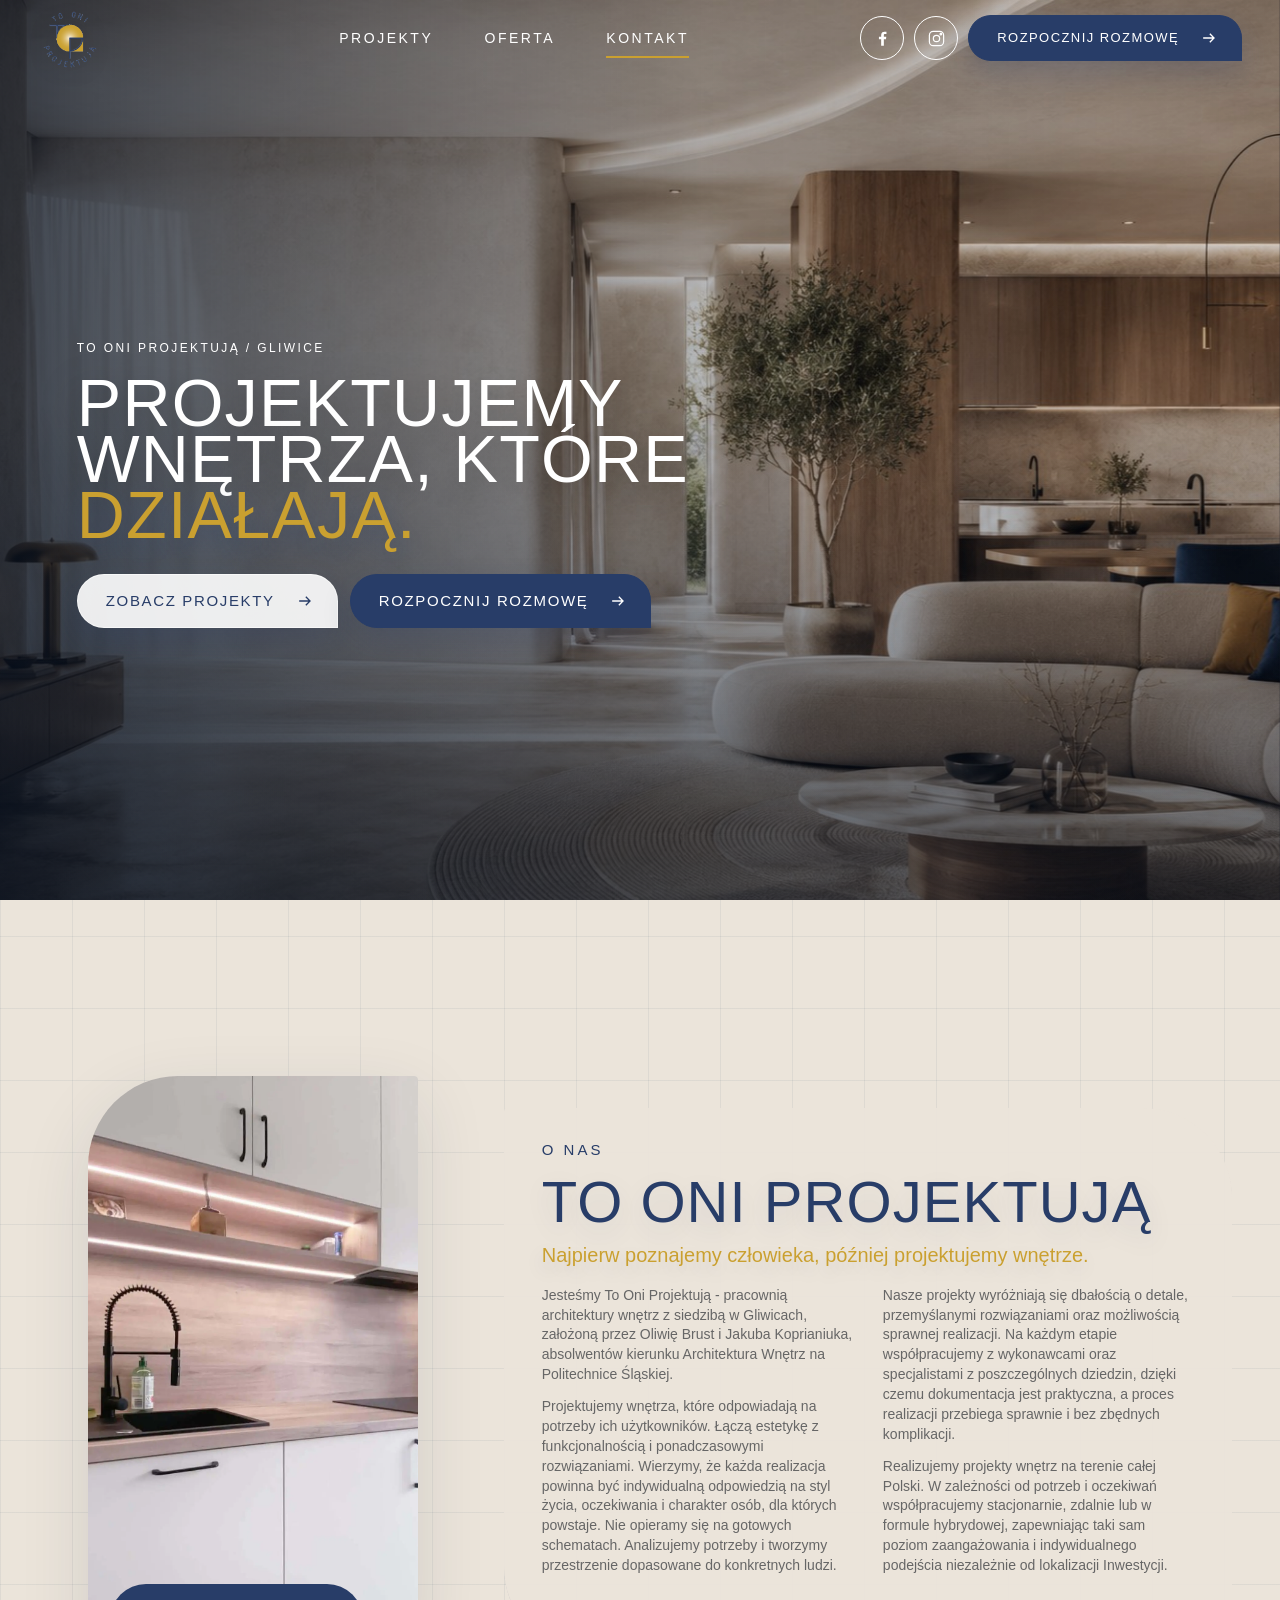
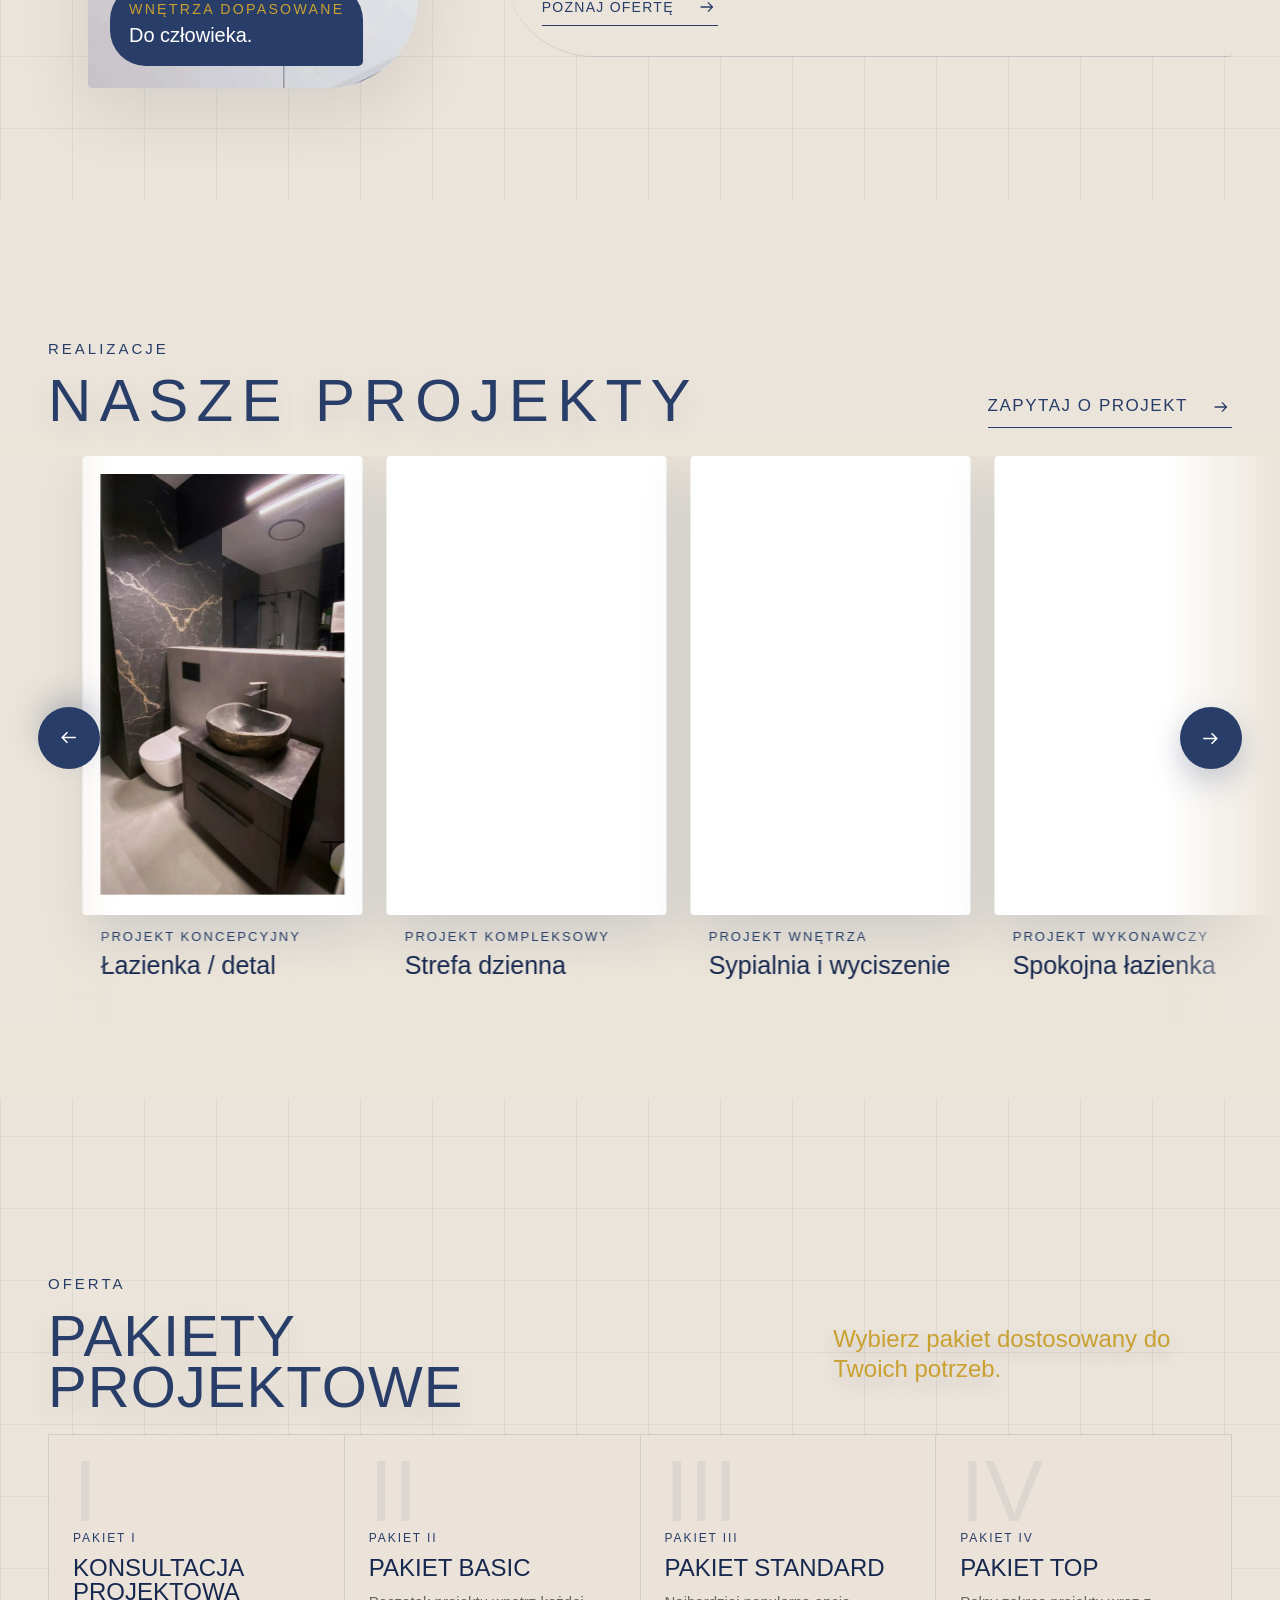
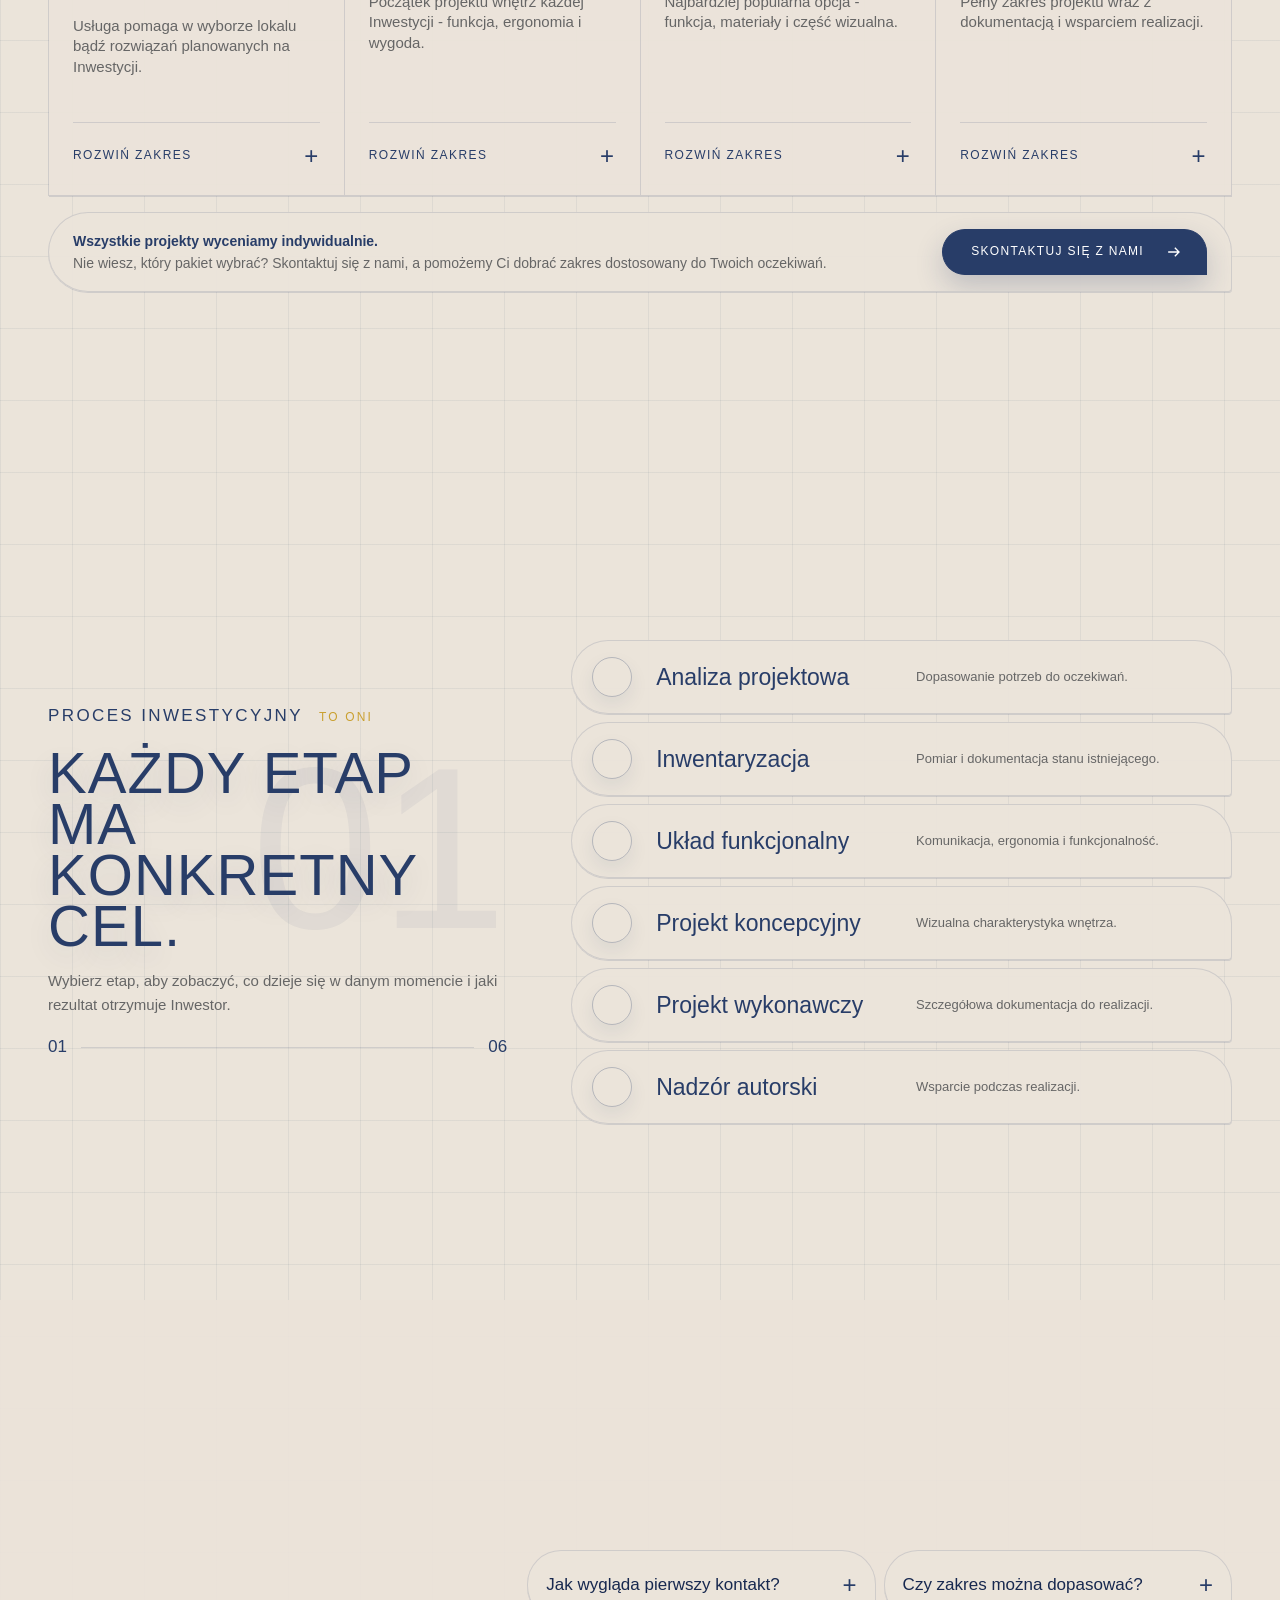
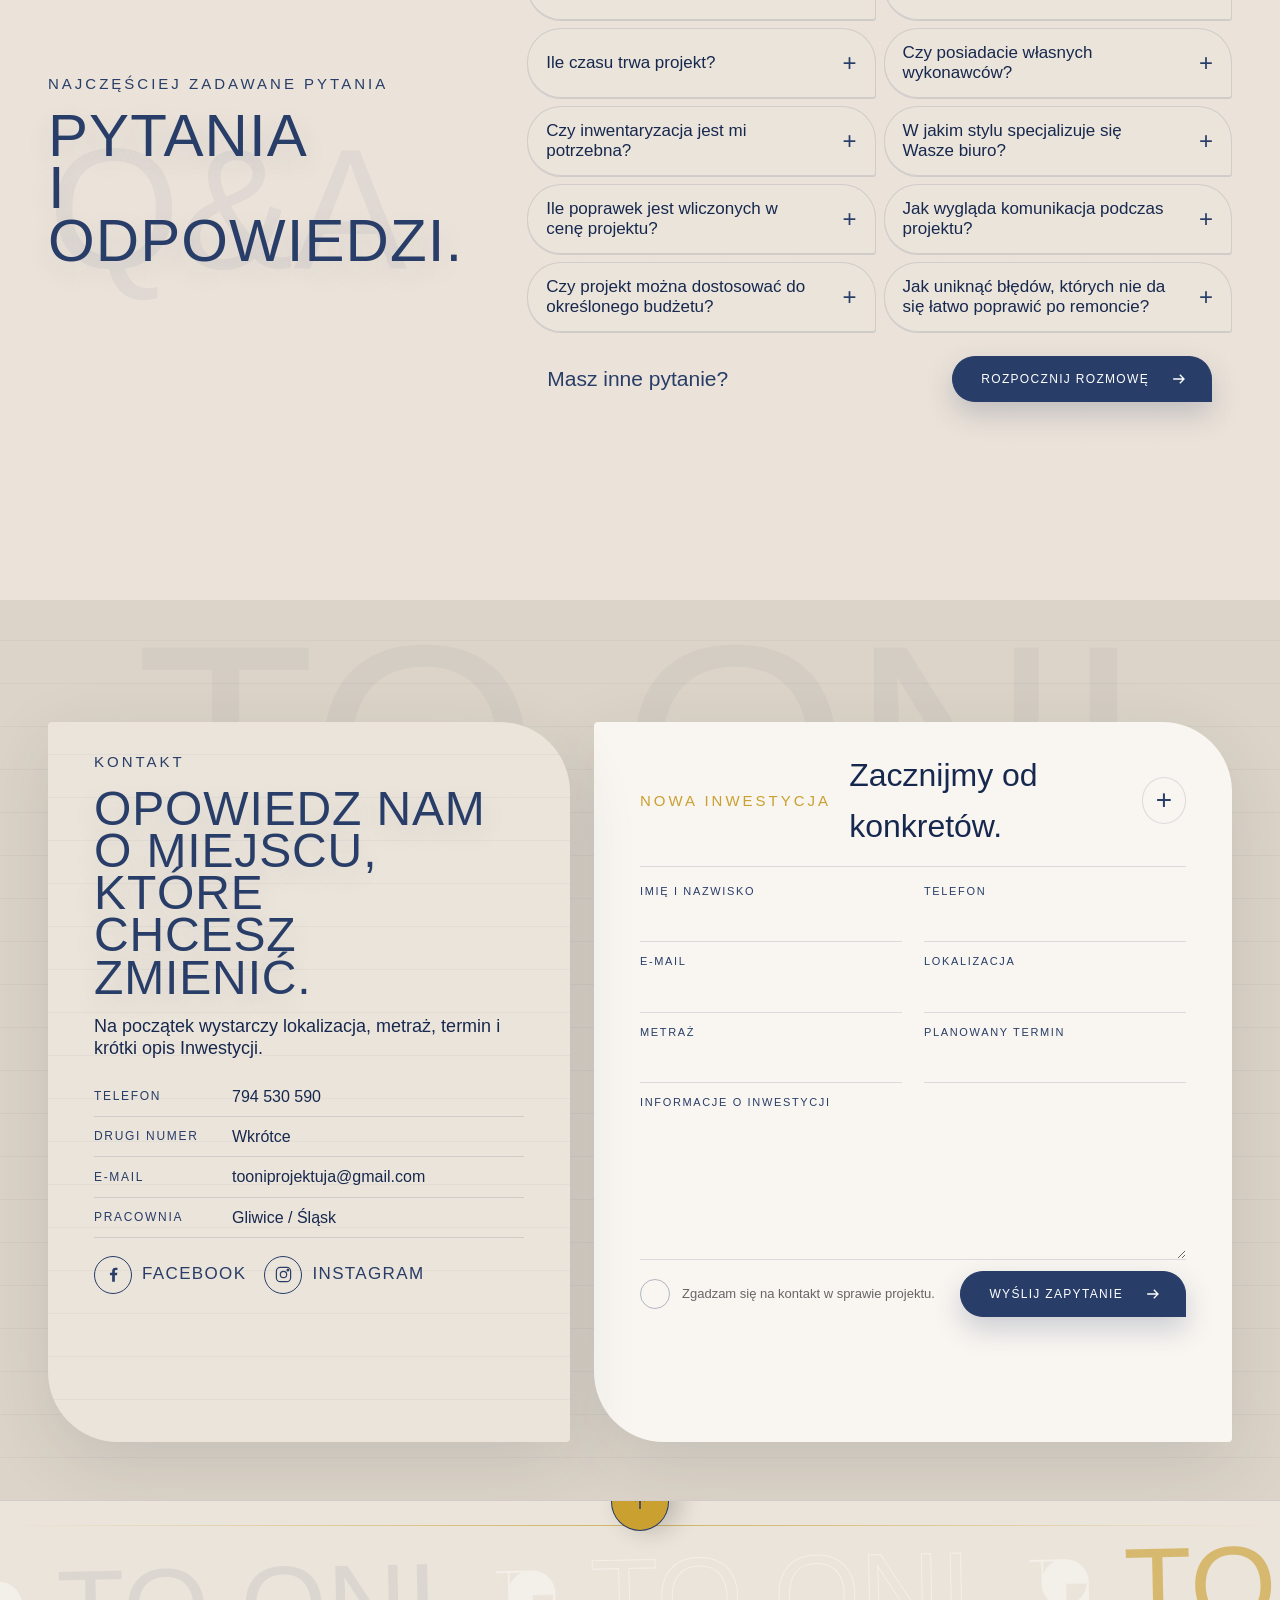
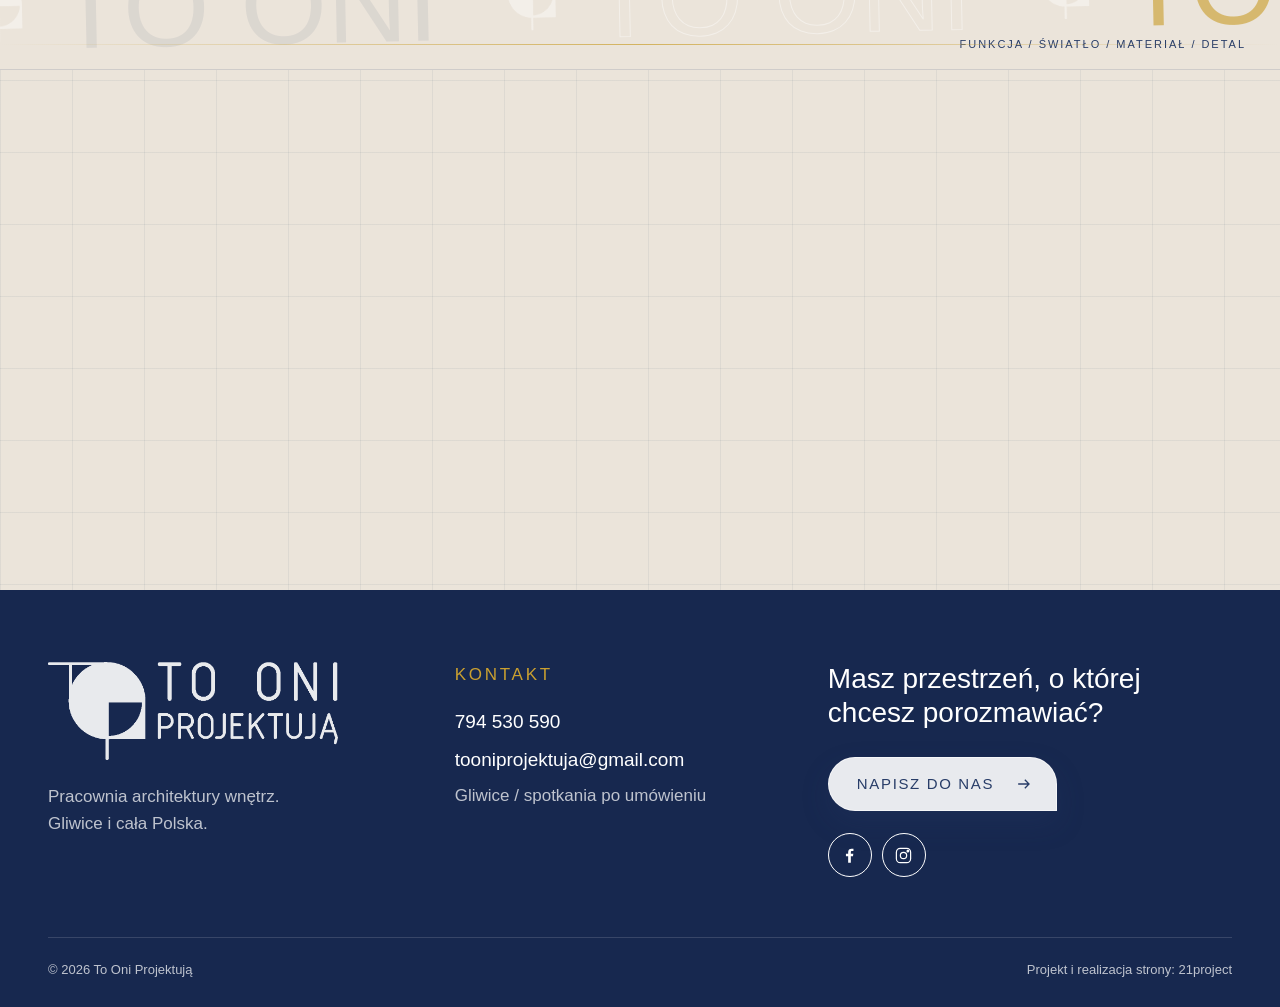
==== commit b6af041e: "Add files via upload" ====
--- a/wariant-b.html
+++ b/wariant-b.html
@@ -15,7 +15,7 @@
   <link rel="icon" href="logo-symbol.png" type="image/png">
   <link rel="preload" href="fonts/isocteur.woff" as="font" type="font/woff" crossorigin>
   <link rel="preload" href="fonts/gill-sans-mt.ttf" as="font" type="font/ttf" crossorigin>
-  <link rel="stylesheet" href="style.css?v=pdf-feedback-final">
+  <link rel="stylesheet" href="style.css?v=tooni-screen-fit-1">
   <script type="application/ld+json">{"@context":"https://schema.org","@type":"InteriorDesigner","name":"To Oni Projektują","url":"https://jakubskrzypiec.github.io/tooniprojektuja/","image":"https://jakubskrzypiec.github.io/tooniprojektuja/hero-generated.jpg","telephone":"+48 794 530 590","email":"tooniprojektuja@gmail.com","address":{"@type":"PostalAddress","addressLocality":"Gliwice","addressCountry":"PL"},"areaServed":"Polska","sameAs":["https://www.instagram.com/to_oni_projektuja/","https://www.facebook.com/61583774015406/"]}</script>
 </head>
 
@@ -34,7 +34,7 @@
   <header class="header" data-header>
     <div class="scroll-progress" aria-hidden="true"></div>
     <a class="logo" href="#start" aria-label="To Oni Projektują - strona główna">
-      <img src="logo-mark.png" alt="To Oni Projektują">
+      <img src="logo-header.png" alt="To Oni Projektują">
     </a>
 
     <nav class="nav" aria-label="Menu główne">
@@ -74,15 +74,13 @@
           <a class="drop-button" href="#kontakt">Rozpocznij rozmowę <svg><use href="#icon-arrow"/></svg></a>
         </div>
       </div>
-      <p class="hero__side">funkcja / proporcja / materiał / detal</p>
-      <a class="hero__scroll" href="#onas">Przewiń <span>↓</span></a>
     </section>
 
     <section class="about section" id="onas">
       <div class="shell about__grid">
         <figure class="about__visual panel spotlight reveal">
-          <img src="about-cats-temporary.webp" alt="Dwa koty w pracowni - tymczasowe zdjęcie sekcji O nas" loading="lazy" decoding="async">
-          <figcaption><small>Dwie perspektywy</small><strong>Jedna pracownia.</strong></figcaption>
+          <img src="about-interior.webp" alt="Jasne wnętrze zaprojektowane przez To Oni Projektują" loading="lazy" decoding="async">
+          <figcaption><small>Wnętrza dopasowane</small><strong>Do człowieka.</strong></figcaption>
         </figure>
 
         <div class="about__copy panel spotlight reveal">
@@ -114,27 +112,27 @@
         <div class="projects__viewport" data-project-viewport tabindex="0" aria-label="Galeria projektów">
           <div class="projects__track" data-project-track>
             <article class="project-card" data-project-card data-image="lazienka1.jpg" data-title="Łazienka / detal" data-category="Projekt koncepcyjny">
-              <button type="button" aria-label="Powiększ projekt Łazienka detal"><img src="lazienka1.jpg" alt="Ciemna łazienka z kamiennym detalem" loading="lazy" decoding="async"><span class="project-card__top"><i></i><i></i><i></i><b>TOP</b><i></i><i></i><i></i></span><span class="project-card__meta"><small>Bytom</small><strong>9 m²</strong></span></button>
+              <button type="button" aria-label="Powiększ projekt Łazienka detal"><img src="lazienka1.jpg" alt="Ciemna łazienka z kamiennym detalem" loading="lazy" decoding="async"><span class="project-card__top"><i></i><i></i><i></i><i></i><i></i><i></i></span><span class="project-card__meta"><small>Bytom</small><strong>9 m²</strong></span></button>
               <p>Projekt koncepcyjny</p><h3>Łazienka / detal</h3>
             </article>
             <article class="project-card" data-project-card data-image="kuchnia2.jpg" data-title="Strefa dzienna" data-category="Projekt kompleksowy">
-              <button type="button" aria-label="Powiększ projekt Strefa dzienna"><img src="kuchnia2.jpg" alt="Jasna kuchnia z różowym światłem" loading="lazy" decoding="async"><span class="project-card__top"><i></i><i></i><i></i><b>TOP</b><i></i><i></i><i></i></span><span class="project-card__meta"><small>Katowice</small><strong>42 m²</strong></span></button>
+              <button type="button" aria-label="Powiększ projekt Strefa dzienna"><img src="kuchnia2.jpg" alt="Jasna kuchnia z różowym światłem" loading="lazy" decoding="async"><span class="project-card__top"><i></i><i></i><i></i><i></i><i></i><i></i></span><span class="project-card__meta"><small>Katowice</small><strong>42 m²</strong></span></button>
               <p>Projekt kompleksowy</p><h3>Strefa dzienna</h3>
             </article>
             <article class="project-card" data-project-card data-image="sypialnia.jpg" data-title="Sypialnia i wyciszenie" data-category="Projekt wnętrza">
-              <button type="button" aria-label="Powiększ projekt Sypialnia i wyciszenie"><img src="sypialnia.jpg" alt="Jasna sypialnia z zabudową" loading="lazy" decoding="async"><span class="project-card__top"><i></i><i></i><i></i><b>TOP</b><i></i><i></i><i></i></span><span class="project-card__meta"><small>Kraków</small><strong>16 m²</strong></span></button>
+              <button type="button" aria-label="Powiększ projekt Sypialnia i wyciszenie"><img src="sypialnia.jpg" alt="Jasna sypialnia z zabudową" loading="lazy" decoding="async"><span class="project-card__top"><i></i><i></i><i></i><i></i><i></i><i></i></span><span class="project-card__meta"><small>Kraków</small><strong>16 m²</strong></span></button>
               <p>Projekt wnętrza</p><h3>Sypialnia i wyciszenie</h3>
             </article>
             <article class="project-card" data-project-card data-image="lazienka2.jpg" data-title="Spokojna łazienka" data-category="Projekt wykonawczy">
-              <button type="button" aria-label="Powiększ projekt Spokojna łazienka"><img src="lazienka2.jpg" alt="Spokojna łazienka z grafitową zabudową" loading="lazy" decoding="async"><span class="project-card__top"><i></i><i></i><i></i><b>TOP</b><i></i><i></i><i></i></span><span class="project-card__meta"><small>Zabrze</small><strong>12 m²</strong></span></button>
+              <button type="button" aria-label="Powiększ projekt Spokojna łazienka"><img src="lazienka2.jpg" alt="Spokojna łazienka z grafitową zabudową" loading="lazy" decoding="async"><span class="project-card__top"><i></i><i></i><i></i><i></i><i></i><i></i></span><span class="project-card__meta"><small>Zabrze</small><strong>12 m²</strong></span></button>
               <p>Projekt wykonawczy</p><h3>Spokojna łazienka</h3>
             </article>
             <article class="project-card" data-project-card data-image="kuchnia1.jpg" data-title="Kuchnia / codzienność" data-category="Projekt wnętrza">
-              <button type="button" aria-label="Powiększ projekt Kuchnia codzienność"><img src="kuchnia1.jpg" alt="Kuchnia otwarta na strefę dzienną" loading="lazy" decoding="async"><span class="project-card__top"><i></i><i></i><i></i><b>TOP</b><i></i><i></i><i></i></span><span class="project-card__meta"><small>Gliwice</small><strong>14 m²</strong></span></button>
+              <button type="button" aria-label="Powiększ projekt Kuchnia codzienność"><img src="kuchnia1.jpg" alt="Kuchnia otwarta na strefę dzienną" loading="lazy" decoding="async"><span class="project-card__top"><i></i><i></i><i></i><i></i><i></i><i></i></span><span class="project-card__meta"><small>Gliwice</small><strong>14 m²</strong></span></button>
               <p>Projekt wnętrza</p><h3>Kuchnia / codzienność</h3>
             </article>
             <article class="project-card" data-project-card data-image="garderoba.jpg" data-title="Garderoba na wymiar" data-category="Projekt wnętrza">
-              <button type="button" aria-label="Powiększ projekt Garderoba na wymiar"><img src="garderoba.jpg" alt="Garderoba na wymiar z drewnianą zabudową" loading="lazy" decoding="async"><span class="project-card__top"><i></i><i></i><i></i><b>TOP</b><i></i><i></i><i></i></span><span class="project-card__meta"><small>Gliwice</small><strong>18 m²</strong></span></button>
+              <button type="button" aria-label="Powiększ projekt Garderoba na wymiar"><img src="garderoba.jpg" alt="Garderoba na wymiar z drewnianą zabudową" loading="lazy" decoding="async"><span class="project-card__top"><i></i><i></i><i></i><i></i><i></i><i></i></span><span class="project-card__meta"><small>Gliwice</small><strong>18 m²</strong></span></button>
               <p>Projekt wnętrza</p><h3>Garderoba na wymiar</h3>
             </article>
           </div>
@@ -187,8 +185,8 @@
         </div>
 
         <div class="process__list reveal">
-          <article class="process-item panel spotlight is-open" data-process-item>
-            <button type="button" data-process-toggle aria-expanded="true"><span class="morph-arrow"><svg><use href="#icon-arrow"/></svg></span><strong>Analiza projektowa</strong><small>Dopasowanie potrzeb do oczekiwań.</small></button>
+          <article class="process-item panel spotlight" data-process-item>
+            <button type="button" data-process-toggle aria-expanded="false"><span class="morph-arrow"><svg><use href="#icon-arrow"/></svg></span><strong>Analiza projektowa</strong><small>Dopasowanie potrzeb do oczekiwań.</small></button>
             <div class="process-answer"><div><p>Analiza jest kluczowym elementem sprawdzającym mocne i słabe strony rozwiązań i możliwości projektowo-funkcjonalnych lokalu. Wpływają na to uwarunkowania techniczne, normy budowlane, jak i zasady ergonomii. Przy analizie niezwykle istotne jest poznanie docelowego użytkownika lokalu. Inne czynniki składają się na projektowanie dla osób wysokich, niskich, dla właściciela będącego użytkownikiem lokalu czy dla użytkownika losowego, na przykład przy wynajmie mieszkania bądź dalszej odsprzedaży lokalu. Analiza zapewnia klarowny ogląd możliwości stosowania poszczególnych rozwiązań projektowych.</p><b>Rezultat: pewny kierunek dalszej pracy bądź wyboru Inwestycji.</b></div></div>
           </article>
           <article class="process-item panel spotlight" data-process-item>
@@ -314,6 +312,6 @@
     <div class="modal__inner"><img src="" alt="" data-modal-image><div><span data-modal-category></span><h2 id="modal-title" data-modal-title></h2></div></div>
   </div>
 
-  <script src="script.js?v=pdf-feedback-final"></script>
+  <script src="script.js?v=tooni-screen-fit-1"></script>
 </body>
 </html>
--- a/style.css
+++ b/style.css
@@ -22,7 +22,7 @@
   --line: rgba(40, 61, 104, .14);
   --shadow: 0 22px 70px rgba(33, 48, 76, .12);
   --shell: min(1280px, calc(100vw - 96px));
-  --header-h: 88px;
+  --header-h: 76px;
   --display: "ISOCTEUR", "Arial Narrow", sans-serif;
   --body: "Gill Sans MT", "Gill Sans", Arial, sans-serif;
 }
@@ -52,11 +52,15 @@
 svg { display: block; }
 .svg-defs { position: absolute; width: 0; height: 0; overflow: hidden; }
 .shell { width: var(--shell); margin-inline: auto; }
-.section { padding: clamp(96px, 10vw, 168px) 0; position: relative; }
+.section { padding: clamp(84px, 8vw, 132px) 0; position: relative; }
 h1, h2, h3, h4, p { margin-top: 0; }
 h1, h2, h3, .section-label, .section-quote, .nav, .drop-button, .line-link {
   font-family: var(--display);
   font-weight: 400;
+}
+h1, h2, h3, h4 {
+  font-family: var(--display) !important;
+  font-synthesis: none;
 }
 h2 {
   margin-bottom: 24px;
@@ -202,15 +206,15 @@
   width: 100%;
   height: var(--header-h);
   display: grid;
-  grid-template-columns: 180px 1fr auto;
-  align-items: center;
-  padding: 0 48px;
+  grid-template-columns: 130px 1fr auto;
+  align-items: center;
+  padding: 0 38px;
   color: #fff;
   transition: height .35s ease, color .35s ease, background .35s ease, box-shadow .35s ease;
 }
 .header.is-scrolled,
 body:not(.home) .header {
-  height: 76px;
+  height: 68px;
   color: var(--navy);
   background: rgba(235, 228, 218, .94);
   box-shadow: 0 8px 28px rgba(40, 61, 104, .1);
@@ -225,12 +229,16 @@
   background: linear-gradient(90deg, var(--navy), var(--gold));
 }
 .logo {
-  width: 78px;
-  align-self: start;
-  margin-top: 7px;
+  width: 64px;
+  height: 64px;
+  display: grid;
+  place-items: center;
+  align-self: center;
   filter: drop-shadow(0 6px 14px rgba(0,0,0,.12));
-}
-.header.is-scrolled .logo { width: 66px; }
+  transition: width .35s ease, height .35s ease;
+}
+.logo img { width: 100%; height: 100%; object-fit: contain; }
+.header.is-scrolled .logo { width: 56px; height: 56px; }
 .nav { display: flex; align-items: center; justify-content: center; gap: clamp(34px, 4vw, 72px); }
 .nav a {
   position: relative;
@@ -272,8 +280,8 @@
   position: relative;
   min-height: 100svh;
   display: flex;
-  align-items: flex-end;
-  padding: calc(var(--header-h) + 50px) 6vw 8vh;
+  align-items: center;
+  padding: calc(var(--header-h) + 36px) 6vw 5vh;
   overflow: hidden;
   background: #171b24;
   color: #fff;
@@ -282,56 +290,32 @@
 .hero__image { object-fit: cover; animation: hero-in 1.8s ease both; }
 @keyframes hero-in { from { transform: scale(1.055); } to { transform: scale(1); } }
 .hero__shade { background: linear-gradient(90deg, rgba(8,17,31,.77) 0%, rgba(8,17,31,.28) 55%, rgba(8,17,31,.15)), linear-gradient(0deg, rgba(8,17,31,.55), transparent 55%); }
-.hero__copy { position: relative; z-index: 2; max-width: 900px; }
+.hero__copy { position: relative; z-index: 2; width: min(760px, 78vw); max-width: 100%; }
 .hero__brand {
-  margin-bottom: 24px;
-  font-family: var(--display);
-  font-size: 15px;
+  margin-bottom: 18px;
+  font-family: var(--display);
+  font-size: 12px;
   letter-spacing: .2em;
   text-transform: uppercase;
 }
 .hero h1 {
-  margin-bottom: 38px;
+  margin-bottom: 30px;
   color: #fff;
-  font-size: clamp(70px, 7.6vw, 145px);
-  line-height: .78;
-  letter-spacing: -.01em;
+  font-size: clamp(56px, 5.2vw, 96px);
+  line-height: .84;
+  letter-spacing: .018em;
   text-transform: uppercase;
   text-shadow: 0 12px 38px rgba(0,0,0,.34);
 }
 .hero h1 span {
   display: inline-block;
-  min-width: 5.7em;
+  min-width: 0;
   color: var(--gold);
   text-shadow: 0 10px 24px rgba(40, 61, 104, .45);
 }
 .hero h1 span.is-changing { animation: word-change .6s ease; }
 @keyframes word-change { 50% { opacity: 0; transform: translateY(12px); } }
 .hero__actions { display: flex; gap: 12px; flex-wrap: wrap; }
-.hero__side {
-  position: absolute;
-  right: 26px;
-  top: 50%;
-  writing-mode: vertical-rl;
-  transform: translateY(-50%);
-  z-index: 2;
-  font-family: var(--display);
-  font-size: 12px;
-  letter-spacing: .2em;
-  text-transform: uppercase;
-}
-.hero__scroll {
-  position: absolute;
-  z-index: 2;
-  right: 42px;
-  bottom: 38px;
-  display: flex;
-  gap: 14px;
-  font-family: var(--display);
-  font-size: 12px;
-  letter-spacing: .2em;
-  text-transform: uppercase;
-}
 
 /* About */
 .about__grid {
@@ -431,7 +415,7 @@
   letter-spacing: .16em;
 }
 .project-card__top i { width: 4px; height: 4px; border-radius: 50%; background: currentColor; }
-.project-card__top b { font-weight: 400; }
+.project-card__top b { display: none; }
 .project-card__meta {
   left: 28px;
   bottom: 26px;
@@ -558,8 +542,8 @@
 .package-card__body { padding: 0 30px 34px; animation: details-in .45s ease; }
 .package-card__body h4 { margin: 0 0 12px; color: var(--navy); font-family: var(--display); letter-spacing: .1em; text-transform: uppercase; }
 .package-card__body ul { margin: 0; padding: 0; list-style: none; }
-.package-card__body li { position: relative; padding: 5px 0 5px 18px; }
-.package-card__body li::before { content: "—"; position: absolute; left: 0; color: var(--gold); }
+.package-card__body li { position: relative; padding: 5px 0 5px 30px; }
+.package-card__body li::before { content: "—"; position: absolute; left: 3px; color: var(--gold); }
 @keyframes details-in { from { opacity: 0; transform: translateY(-10px); } }
 .packages__cta {
   margin-top: 28px;
@@ -625,9 +609,9 @@
 }
 .morph-arrow svg { width: 21px; height: 21px; fill: none; stroke: currentColor; stroke-width: 1.5; opacity: 0; transform: translateX(-5px); transition: opacity .25s ease, transform .35s ease; }
 .process-item:hover .morph-arrow,
-.process-item.is-open .morph-arrow { border-radius: 999px 999px 4px 999px; background: var(--navy); color: #fff; transform: rotate(90deg); }
+.process-item.is-open .morph-arrow { border-radius: 999px 999px 4px 999px; background: var(--navy); color: #fff; transform: none; }
 .process-item:hover .morph-arrow svg,
-.process-item.is-open .morph-arrow svg { opacity: 1; transform: none; }
+.process-item.is-open .morph-arrow svg { opacity: 1; transform: rotate(90deg); }
 .process-answer { display: grid; grid-template-rows: 0fr; transition: grid-template-rows .55s cubic-bezier(.2,.75,.25,1); }
 .process-answer > div { overflow: hidden; }
 .process-answer p,
@@ -811,11 +795,50 @@
   display: flex;
   align-items: center;
   overflow: hidden;
-  background: var(--navy);
+  border-block: 1px solid rgba(255,255,255,.2);
+  background:
+    linear-gradient(90deg, transparent 0 49.8%, rgba(255,255,255,.09) 50%, transparent 50.2%),
+    repeating-linear-gradient(135deg, rgba(255,255,255,.025) 0 1px, transparent 1px 28px),
+    var(--navy);
   color: rgba(255,255,255,.22);
 }
-.brand-band__track { display: flex; gap: 70px; min-width: max-content; animation: marquee 28s linear infinite; }
-.brand-band__track span { font-family: var(--display); font-size: 118px; white-space: nowrap; }
+.brand-band::before,
+.brand-band::after {
+  content: "";
+  position: absolute;
+  z-index: 1;
+  left: 0;
+  width: 100%;
+  height: 1px;
+  background: linear-gradient(90deg, transparent, var(--gold), transparent);
+  opacity: .72;
+}
+.brand-band::before { top: 24px; }
+.brand-band::after { bottom: 24px; }
+.brand-band__track { display: flex; align-items: center; gap: 56px; min-width: max-content; transform: rotate(-1.2deg) scale(1.03); animation: marquee 25s linear infinite; }
+.brand-band__track span {
+  display: inline-flex;
+  align-items: center;
+  gap: 34px;
+  font-family: var(--display);
+  font-size: 108px;
+  line-height: 1;
+  white-space: nowrap;
+}
+.brand-band__track span::before {
+  content: "";
+  width: 58px;
+  aspect-ratio: 1;
+  flex: 0 0 auto;
+  background: url("logo-symbol.png") center / contain no-repeat;
+  filter: brightness(0) invert(1);
+  opacity: .42;
+}
+.brand-band__track span:nth-child(even) {
+  color: transparent;
+  -webkit-text-stroke: 1px rgba(255,255,255,.42);
+}
+.brand-band__track span:nth-child(3n) { color: rgba(202,160,48,.64); -webkit-text-stroke: 0; }
 @keyframes marquee { to { transform: translateX(-25%); } }
 .brand-band > p { position: absolute; right: 34px; bottom: 16px; margin: 0; color: #fff; font-family: var(--display); font-size: 11px; letter-spacing: .18em; text-transform: uppercase; }
 .back-top {
@@ -887,6 +910,111 @@
 body.variant-b .brand-band > p { color: var(--navy); }
 body.variant-b .back-top { border-color: var(--navy); }
 
+/* Desktop: one closed section fits into one viewport */
+@media (min-width: 1181px) and (min-height: 760px) {
+  .section {
+    min-height: 100svh;
+    padding: calc(var(--header-h) + 18px) 0 30px;
+    display: flex;
+    flex-direction: column;
+    justify-content: center;
+  }
+
+  .about__grid {
+    grid-template-columns: minmax(330px, .72fr) minmax(660px, 1.28fr);
+    gap: clamp(32px, 3.6vw, 58px);
+  }
+  .about__visual,
+  .about__visual img {
+    min-height: 0;
+    height: clamp(520px, 68vh, 650px);
+  }
+  .about__copy { padding: 30px 38px; }
+  .about__copy h2 { margin-bottom: 16px; font-size: clamp(58px, 4vw, 76px); }
+  .about__copy .section-quote { margin-bottom: 18px; font-size: clamp(20px, 1.55vw, 25px); }
+  .about__copy .rich-copy {
+    columns: 2;
+    column-gap: 30px;
+    font-size: 14px;
+    line-height: 1.42;
+  }
+  .about__copy .rich-copy p { margin-bottom: 12px; break-inside: avoid; }
+  .about__copy .line-link { margin-top: 8px; font-size: 14px; }
+  .about__visual figcaption { left: 22px; bottom: 22px; padding: 14px 19px; }
+  .about__visual figcaption strong { font-size: 20px; }
+
+  .projects__head { margin-bottom: 28px; }
+  .projects__head h2 { font-size: clamp(60px, 4.4vw, 82px); }
+  .project-card { width: clamp(280px, 21vw, 365px); }
+  .project-card > button { height: clamp(390px, 51vh, 505px); }
+  .project-card > p { margin-top: 12px; }
+  .project-card h3 { font-size: 25px; }
+
+  .section-head { grid-template-columns: 1fr .55fr; margin-bottom: 22px; }
+  .section-head h2 { font-size: clamp(58px, 4.5vw, 82px); }
+  .section-head .section-quote { max-width: 360px; padding-bottom: 4px; font-size: 24px; }
+  .package-card summary { min-height: clamp(330px, 40vh, 390px); padding: 22px 24px 20px; }
+  .package-card summary > span { height: 72px; font-size: 88px; }
+  .package-card summary small { margin-bottom: 8px; font-size: 12px; }
+  .package-card h3 { margin-bottom: 12px; font-size: 24px; }
+  .package-card summary p { margin-bottom: 16px; font-size: 15px; line-height: 1.36; }
+  .package-card summary b { padding-top: 14px; font-size: 12px; }
+  .packages__cta { margin-top: 16px; padding: 16px 24px; font-size: 14px; }
+  .packages__cta .drop-button { min-height: 46px; padding-block: 10px; font-size: 12px; }
+
+  .process__grid { grid-template-columns: .82fr 1.18fr; gap: clamp(42px, 5vw, 76px); align-items: center; }
+  .process__intro { position: relative; top: auto; min-height: 0; }
+  .process__intro h2 { margin-bottom: 18px; font-size: clamp(58px, 4.4vw, 76px); }
+  .process__intro > p:not(.process__brand) { margin-bottom: 18px; font-size: 15px; }
+  .process__ghost { top: 54px; font-size: 230px; }
+  .process__list { gap: 8px; }
+  .process-item > button { min-height: 72px; grid-template-columns: 46px minmax(170px, .82fr) 1fr; gap: 18px; padding: 11px 20px; }
+  .process-item strong { font-size: 23px; }
+  .process-item small { font-size: 13px; line-height: 1.35; }
+  .morph-arrow { width: 40px; }
+
+  .faq__grid { grid-template-columns: .62fr 1.38fr; gap: clamp(48px, 5vw, 82px); align-items: center; }
+  .faq__title { position: relative; top: auto; }
+  .faq__title h2 { font-size: clamp(60px, 4.4vw, 76px); }
+  .faq__title > span { top: 52px; font-size: 170px; }
+  .faq__list { grid-template-columns: repeat(2, minmax(0, 1fr)); gap: 8px; }
+  .faq__list details { min-width: 0; }
+  .faq__list summary { min-height: 68px; padding: 12px 18px; font-size: 17px; line-height: 1.18; }
+  .faq__list summary span { font-size: 24px; }
+  .faq__list details > div { padding: 0 20px 20px; font-size: 14px; line-height: 1.4; }
+  .faq__cta { grid-column: 1 / -1; margin-top: 4px; padding: 12px 20px; }
+  .faq__cta p { font-size: 21px; }
+  .faq__cta .drop-button { min-height: 46px; padding-block: 10px; font-size: 12px; }
+
+  .contact__notebook { align-items: stretch; }
+  .contact__page {
+    min-height: 0;
+    height: min(720px, calc(100svh - var(--header-h) - 48px));
+    padding: 28px 46px;
+  }
+  .contact__page--left h2 { margin-bottom: 16px; font-size: clamp(48px, 3.5vw, 64px); }
+  .contact__lead { margin-bottom: 0; font-size: 18px; line-height: 1.25; }
+  .contact__data { margin-top: 17px; }
+  .contact__data > * { padding: 7px 0; }
+  .contact__data span { font-size: 12px; }
+  .contact__data strong { font-size: 16px; }
+  .contact__socials { margin-top: 18px; }
+  .contact__socials .social { width: 38px; }
+  .contact__form-head { gap: 18px; padding-bottom: 15px; }
+  .contact__form-head h3 { font-size: 32px; }
+  .contact__form-head > span { width: 44px; }
+  .contact-form { padding-top: 16px; }
+  .form-row { gap: 22px; }
+  .contact-form > label,
+  .form-row label { margin-bottom: 11px; }
+  .contact-form label > span { margin-bottom: 2px; font-size: 11px; }
+  .contact-form input:not([type="checkbox"]),
+  .contact-form textarea { padding: 6px 2px; }
+  .contact-form textarea { min-height: 82px; }
+  .contact-form__bottom { margin-top: 4px; }
+  .contact-form__bottom .drop-button { min-height: 46px; padding-block: 10px; font-size: 12px; }
+}
+
 /* Tablet */
 @media (max-width: 1180px) {
   :root { --shell: min(100% - 56px, 980px); }
@@ -915,7 +1043,7 @@
     backdrop-filter: blur(14px);
   }
   .header.is-scrolled { height: 68px; }
-  .logo, .header.is-scrolled .logo { width: 60px; margin-top: 4px; }
+  .logo, .header.is-scrolled .logo { width: 52px; height: 52px; margin-top: 0; }
   .nav, .header-actions { display: none; }
   .menu-toggle {
     width: 46px;
@@ -955,15 +1083,13 @@
   .mobile-menu .drop-button { margin-top: 18px; }
   .mobile-socials { display: flex; justify-content: center; gap: 12px; margin-top: 18px; }
 
-  .hero { min-height: 820px; padding: 120px 18px 60px; }
+  .hero { min-height: 100svh; padding: 108px 18px 42px; }
   .hero__image { object-position: 62% center; }
   .hero__shade { background: linear-gradient(0deg, rgba(8,17,31,.8), rgba(8,17,31,.2) 80%); }
   .hero__copy { width: 100%; min-width: 0; max-width: calc(100vw - 36px); }
   .hero h1 { margin-bottom: 32px; font-size: clamp(40px, 10.8vw, 52px); line-height: .86; overflow-wrap: anywhere; }
   .hero h1 span { min-width: 0; }
   .hero__actions { flex-direction: column; align-items: stretch; }
-  .hero__side { display: none; }
-  .hero__scroll { right: 18px; bottom: 20px; }
 
   .about__grid,
   .section-head,
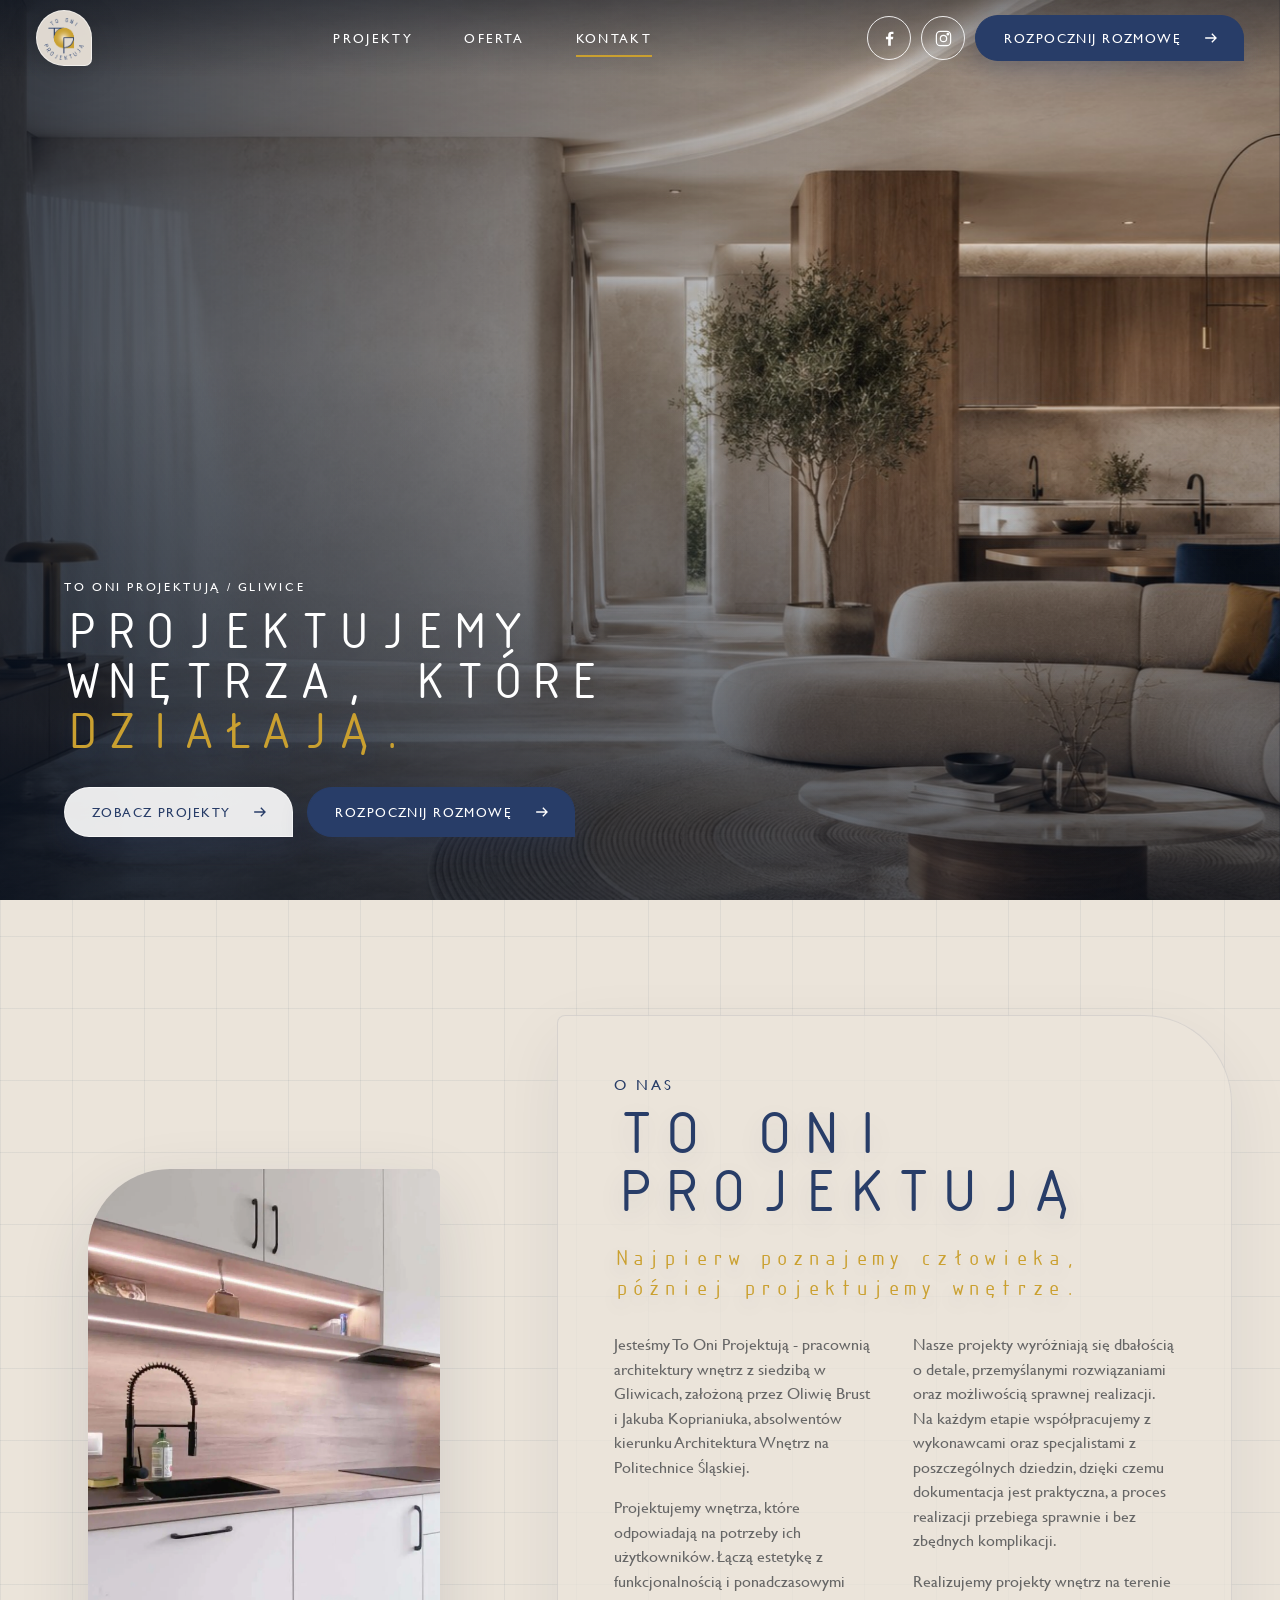
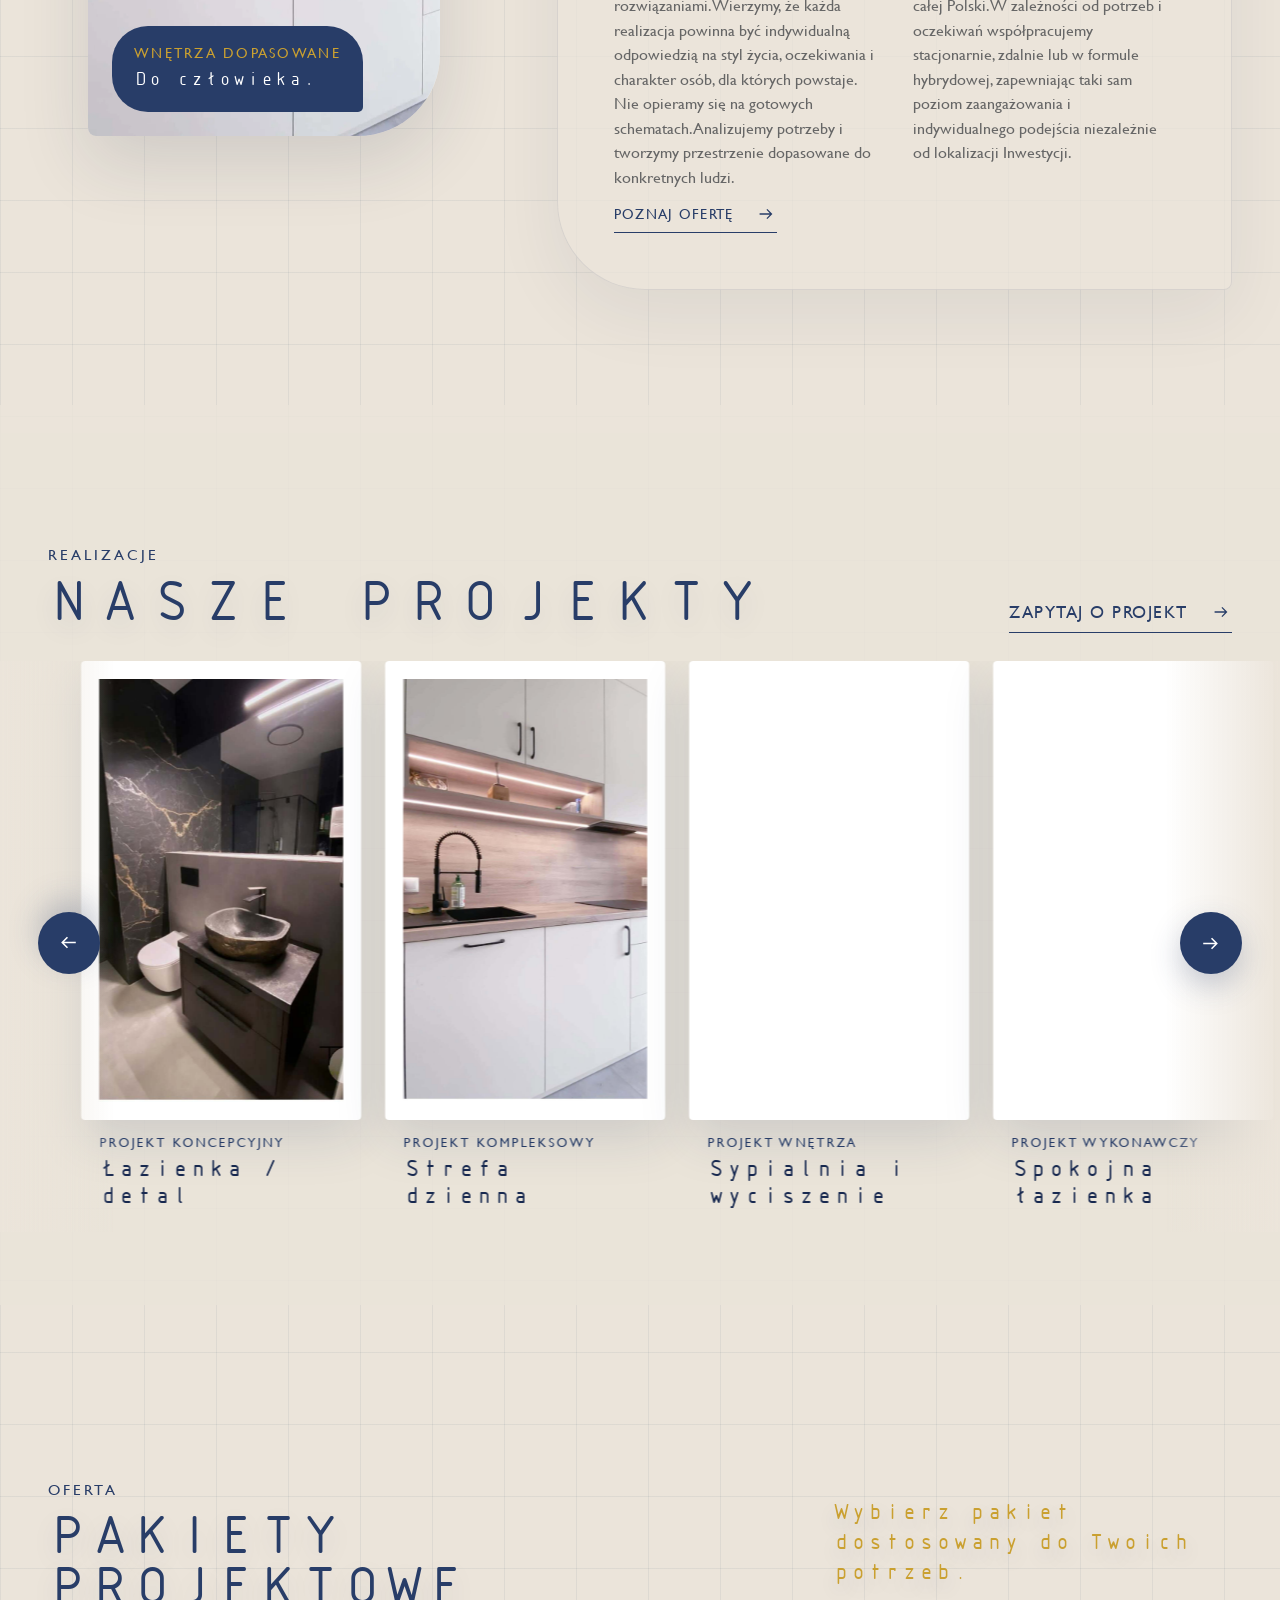
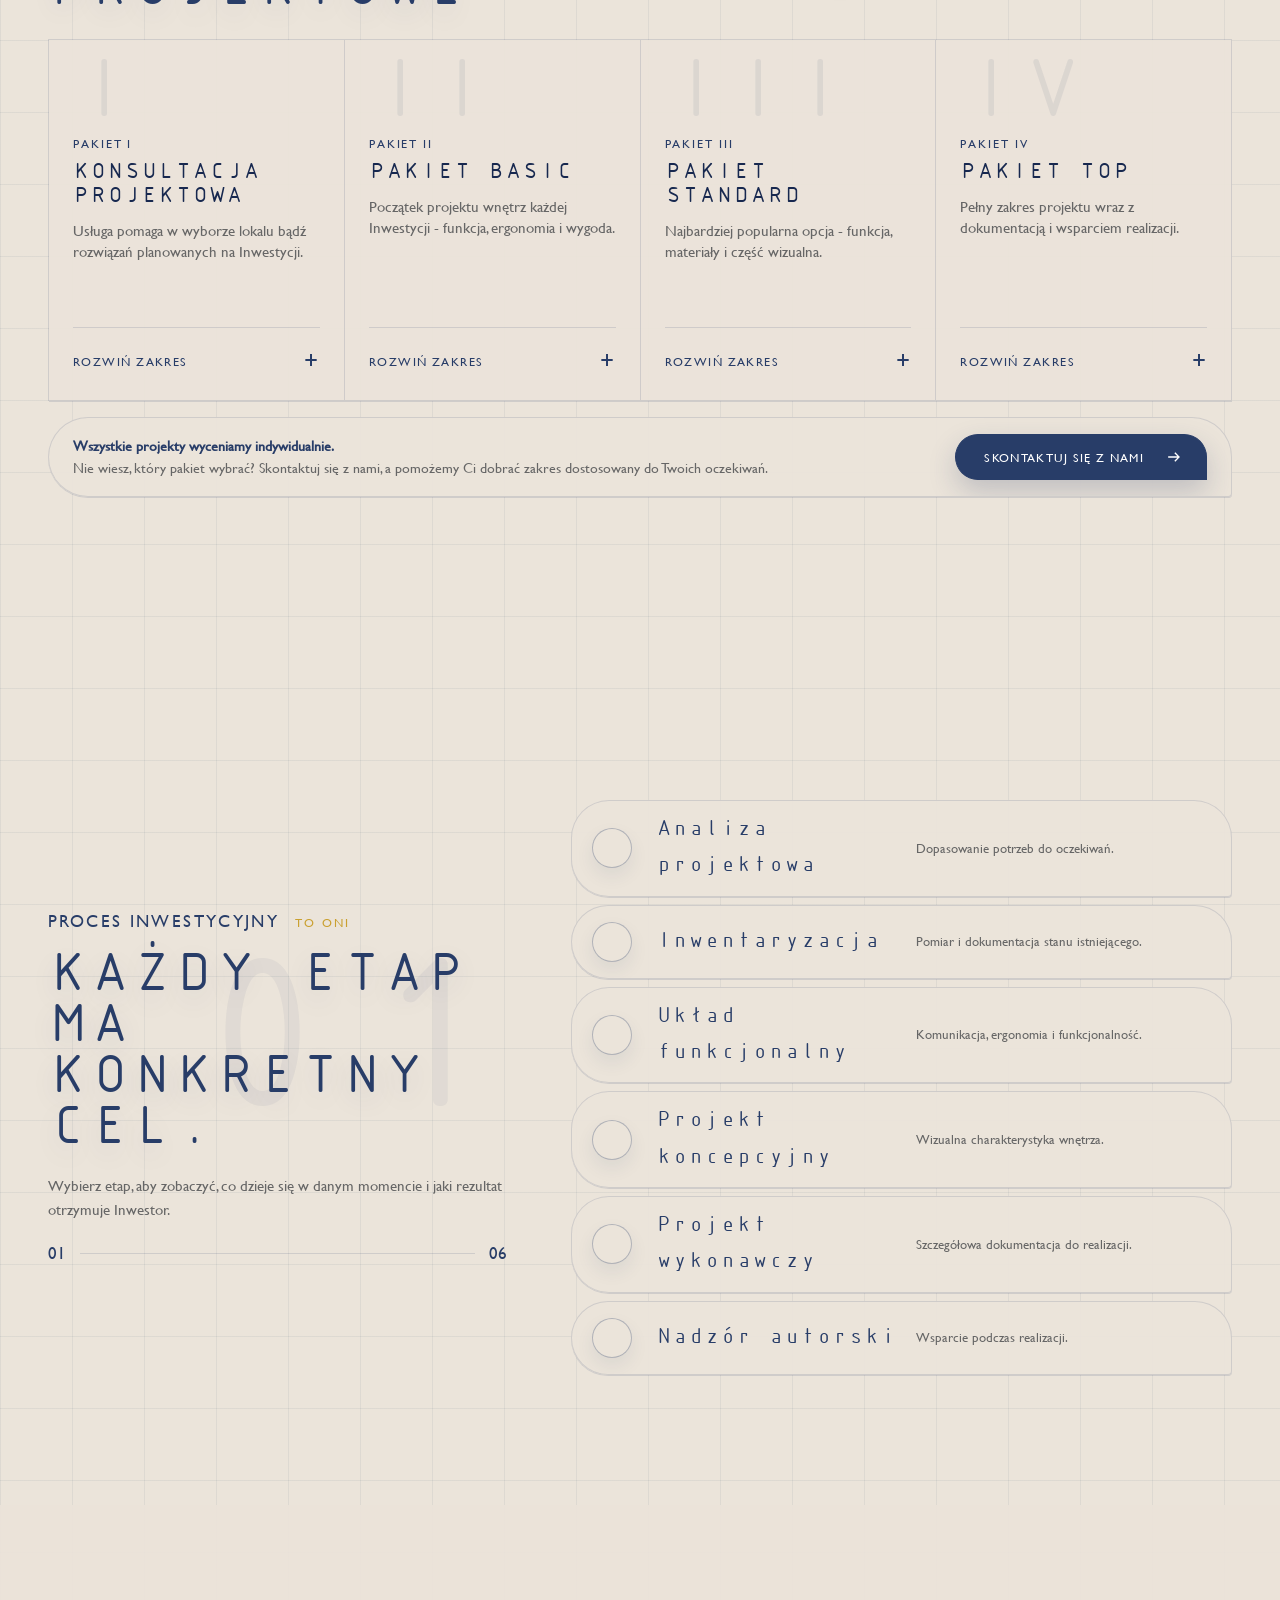
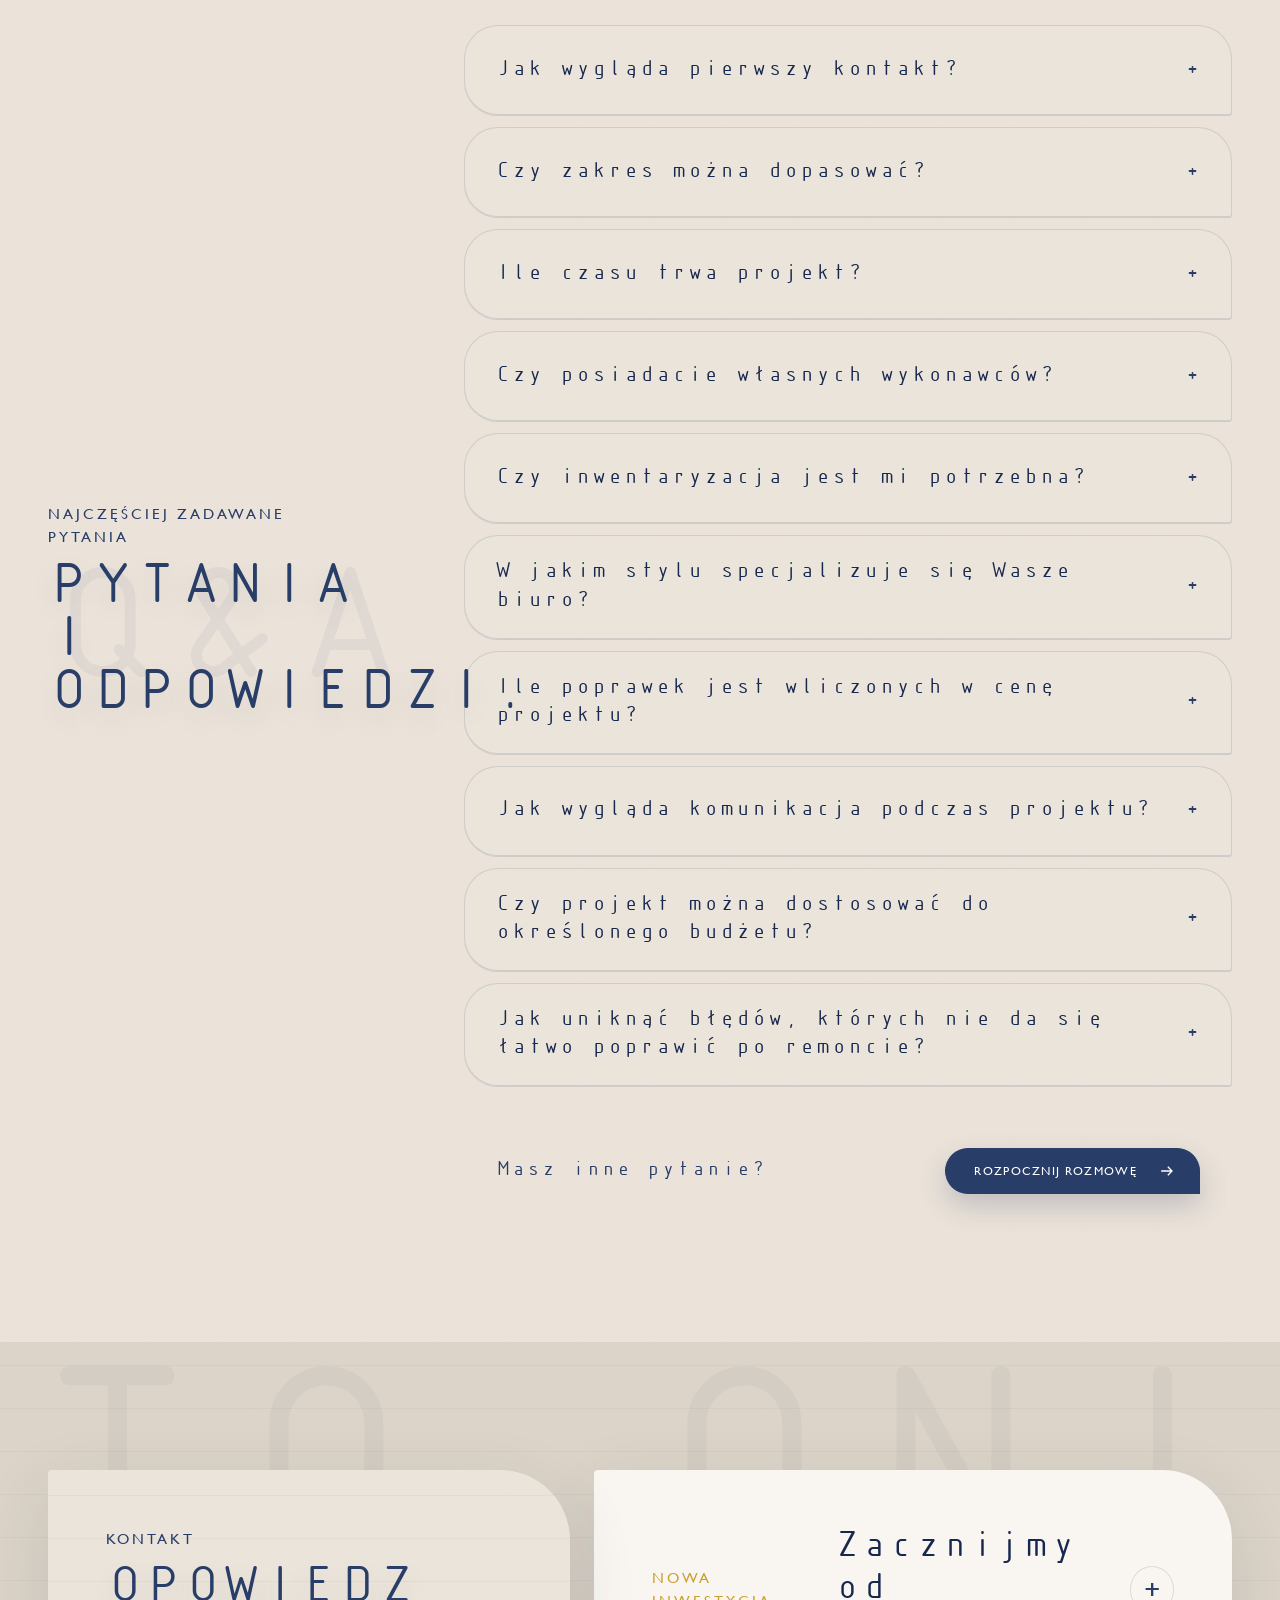
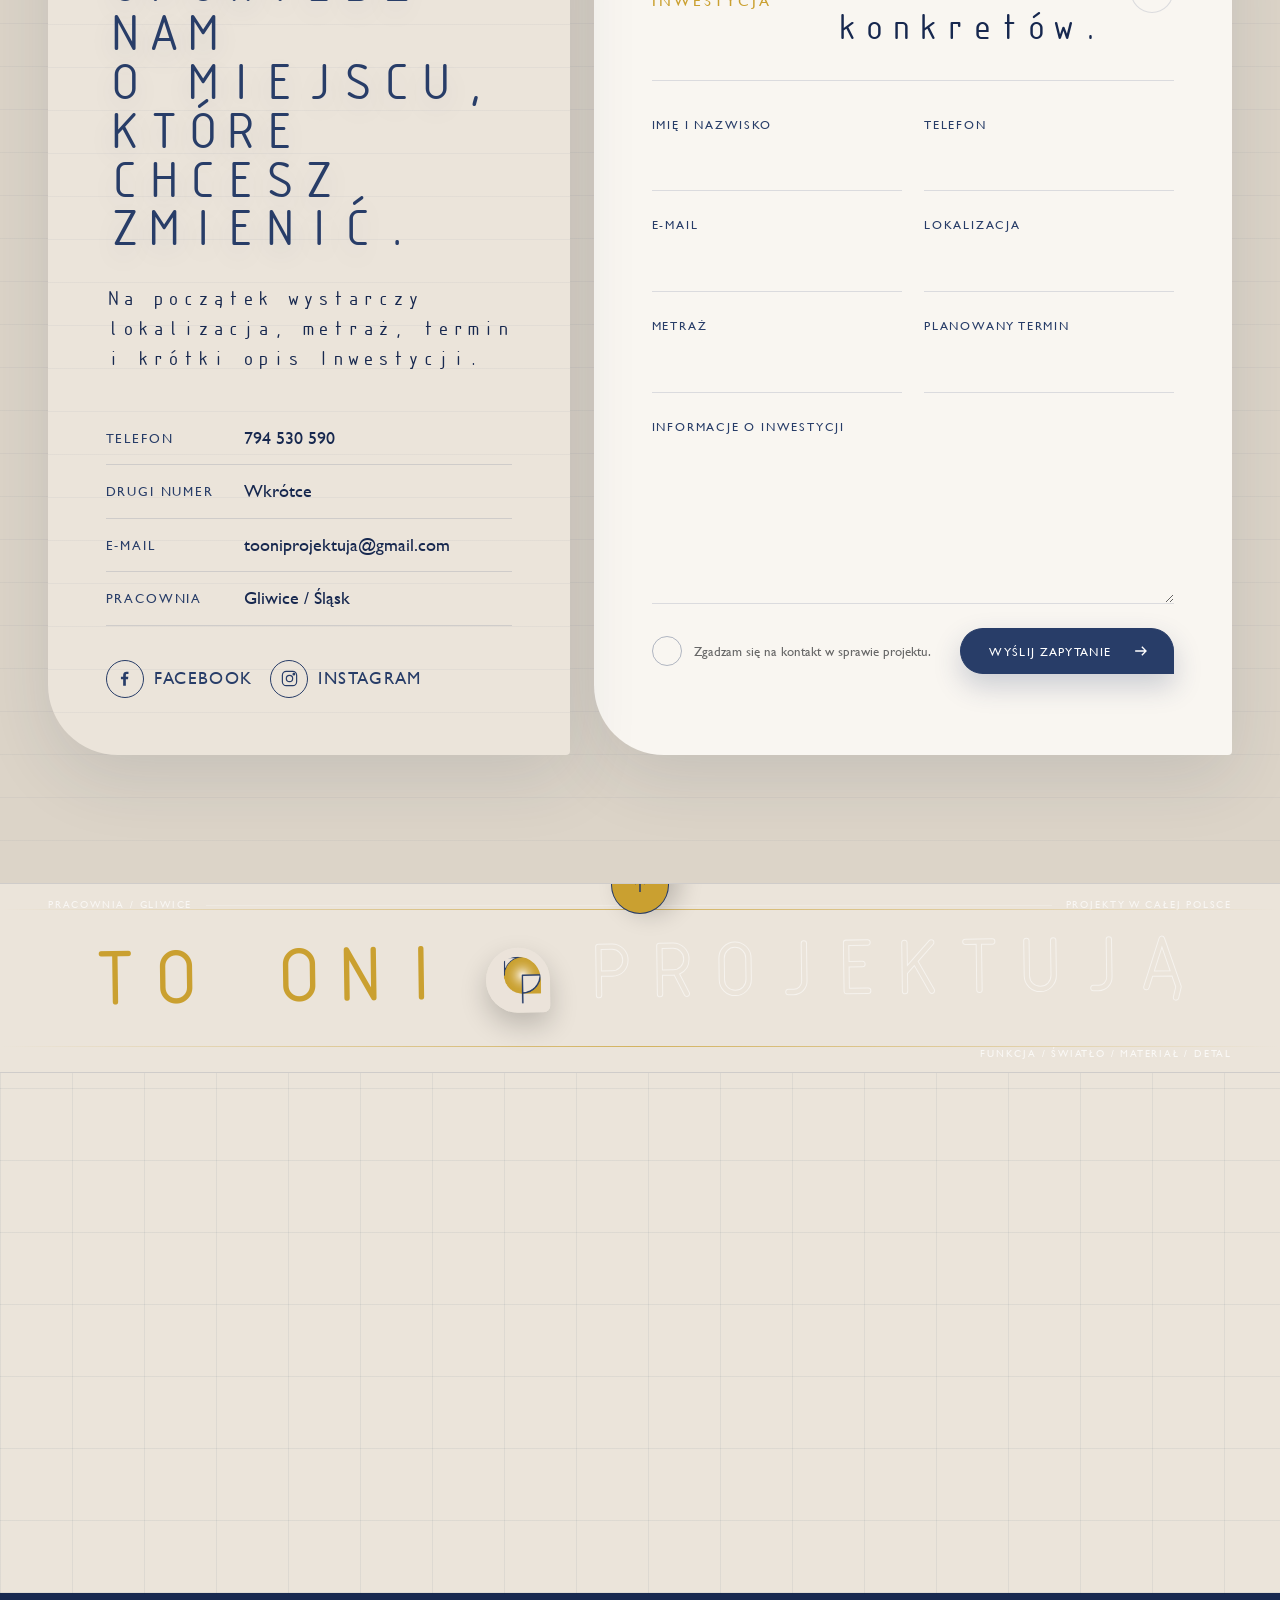
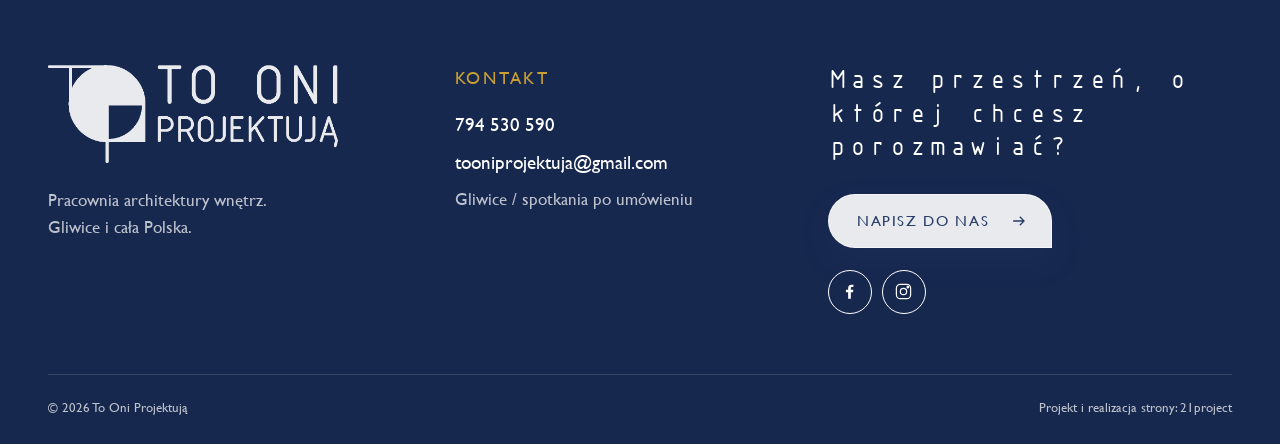
==== commit bc4fa190: "Add files via upload" ====
--- a/wariant-b.html
+++ b/wariant-b.html
@@ -13,28 +13,22 @@
   <meta property="og:locale" content="pl_PL">
   <title>To Oni Projektują | Wariant B do porównania</title>
   <link rel="icon" href="logo-symbol.png" type="image/png">
-  <link rel="preload" href="fonts/isocteur.woff" as="font" type="font/woff" crossorigin>
-  <link rel="preload" href="fonts/gill-sans-mt.ttf" as="font" type="font/ttf" crossorigin>
-  <link rel="stylesheet" href="style.css?v=tooni-screen-fit-1">
+  <link rel="preload" href="isocteur.woff" as="font" type="font/woff" crossorigin>
+  <link rel="preload" href="gill-sans-mt.ttf" as="font" type="font/ttf" crossorigin>
+  <link rel="stylesheet" href="style.css?v=tooni-polish-1">
   <script type="application/ld+json">{"@context":"https://schema.org","@type":"InteriorDesigner","name":"To Oni Projektują","url":"https://jakubskrzypiec.github.io/tooniprojektuja/","image":"https://jakubskrzypiec.github.io/tooniprojektuja/hero-generated.jpg","telephone":"+48 794 530 590","email":"tooniprojektuja@gmail.com","address":{"@type":"PostalAddress","addressLocality":"Gliwice","addressCountry":"PL"},"areaServed":"Polska","sameAs":["https://www.instagram.com/to_oni_projektuja/","https://www.facebook.com/61583774015406/"]}</script>
 </head>
 
-<body class="home variant-b intro-active">
+<body class="home variant-b">
   <svg class="svg-defs" aria-hidden="true">
     <symbol id="icon-facebook" viewBox="0 0 24 24"><path d="M13.7 21v-8h2.7l.4-3.1h-3.1V7.9c0-.9.3-1.5 1.6-1.5H17V3.6c-.3 0-1.3-.1-2.5-.1-2.5 0-4.2 1.5-4.2 4.3v2.1H7.5V13h2.8v8h3.4Z"/></symbol>
     <symbol id="icon-instagram" viewBox="0 0 24 24"><rect x="3" y="3" width="18" height="18" rx="5"/><circle cx="12" cy="12" r="4"/><circle cx="17.5" cy="6.5" r="1"/></symbol>
     <symbol id="icon-arrow" viewBox="0 0 24 24"><path d="M5 12h13M13 7l5 5-5 5"/></symbol>
   </svg>
 
-  <div class="site-intro" data-intro aria-hidden="true">
-    <div class="site-intro__grid"></div>
-    <img src="logo-horizontal.png" alt="">
-  </div>
-
   <header class="header" data-header>
-    <div class="scroll-progress" aria-hidden="true"></div>
     <a class="logo" href="#start" aria-label="To Oni Projektują - strona główna">
-      <img src="logo-header.png" alt="To Oni Projektują">
+      <img src="logo-mark.png" alt="To Oni Projektują">
     </a>
 
     <nav class="nav" aria-label="Menu główne">
@@ -289,8 +283,15 @@
 
     <section class="brand-band" aria-label="To Oni Projektują">
       <a class="back-top" href="#start" aria-label="Wróć na górę"><svg><use href="#icon-arrow"/></svg></a>
-      <div class="brand-band__track" aria-hidden="true"><span>TO ONI</span><span>TO ONI</span><span>TO ONI</span><span>TO ONI</span><span>TO ONI</span></div>
-      <p>funkcja / światło / materiał / detal</p>
+      <div class="shell brand-band__inner">
+        <div class="brand-band__meta"><span>Pracownia / Gliwice</span><i></i><span>Projekty w całej Polsce</span></div>
+        <div class="brand-band__composition" aria-hidden="true">
+          <span class="brand-band__solid">TO ONI</span>
+          <img src="logo-symbol.png" alt="">
+          <span class="brand-band__outline">PROJEKTUJĄ</span>
+        </div>
+        <p>funkcja / światło / materiał / detal</p>
+      </div>
     </section>
 
     <section class="map" id="lokalizacja">
@@ -309,9 +310,9 @@
 
   <div class="modal" data-modal aria-hidden="true" role="dialog" aria-modal="true" aria-labelledby="modal-title">
     <button class="modal__close" type="button" aria-label="Zamknij">×</button>
-    <div class="modal__inner"><img src="" alt="" data-modal-image><div><span data-modal-category></span><h2 id="modal-title" data-modal-title></h2></div></div>
+    <div class="modal__inner"><img alt="" data-modal-image><div><span data-modal-category></span><h2 id="modal-title" data-modal-title></h2></div></div>
   </div>
 
-  <script src="script.js?v=tooni-screen-fit-1"></script>
+  <script src="script.js?v=tooni-polish-1"></script>
 </body>
 </html>
--- a/style.css
+++ b/style.css
@@ -1,11 +1,11 @@
 @font-face {
   font-family: "ISOCTEUR";
-  src: url("fonts/isocteur.woff") format("woff");
+  src: url("isocteur.woff") format("woff");
   font-display: swap;
 }
 @font-face {
   font-family: "Gill Sans MT";
-  src: url("fonts/gill-sans-mt.ttf") format("truetype");
+  src: url("gill-sans-mt.ttf") format("truetype");
   font-weight: 400;
   font-style: normal;
   font-display: swap;
@@ -1189,3 +1189,507 @@
   *, *::before, *::after { animation-duration: .01ms !important; animation-iteration-count: 1 !important; transition-duration: .01ms !important; }
   .reveal { opacity: 1; transform: none; }
 }
+
+/* V19 — typography, spacing and interaction polish */
+.site-intro,
+.scroll-progress { display: none !important; }
+
+body {
+  font-family: var(--body);
+  font-kerning: normal;
+  text-rendering: optimizeLegibility;
+}
+
+h1,
+h2,
+h3,
+h4,
+.section-quote,
+.process-item strong,
+.faq__list summary,
+.faq__cta p,
+.contact__lead,
+.contact__form-head h3 {
+  font-family: var(--display) !important;
+  font-weight: 400;
+  font-synthesis: none;
+}
+
+.section-label,
+.hero__brand,
+.nav,
+.drop-button,
+.line-link,
+.process__brand,
+.process__range,
+.project-card__meta small,
+.project-card > p,
+.package-card summary small,
+.package-card summary b,
+.package-card__body h4,
+.contact__data span,
+.contact__socials strong,
+.contact-form label > span,
+.brand-band__meta,
+.brand-band__inner > p,
+.footer__contact > span {
+  font-family: var(--body) !important;
+  font-weight: 400;
+}
+
+:focus:not(:focus-visible) { outline: none; }
+:focus-visible {
+  outline: 2px solid var(--gold);
+  outline-offset: 4px;
+}
+.hero :focus-visible,
+.header:not(.is-scrolled) :focus-visible { outline-color: #fff; }
+
+/* Stable header: its geometry no longer changes after scrolling. */
+.header,
+.header.is-scrolled,
+body:not(.home) .header {
+  height: var(--header-h);
+  grid-template-columns: 82px 1fr auto;
+  padding-inline: clamp(22px, 2.8vw, 46px);
+}
+.header:not(.is-scrolled) {
+  background: linear-gradient(180deg, rgba(10, 18, 31, .42), rgba(10, 18, 31, 0));
+}
+.header.is-scrolled,
+body:not(.home) .header {
+  background: rgba(235, 228, 218, .95);
+}
+.logo,
+.header.is-scrolled .logo {
+  width: 56px;
+  height: 56px;
+  margin: 0;
+  padding: 7px;
+  overflow: hidden;
+  border: 1px solid rgba(255, 255, 255, .56);
+  border-radius: 50% 50% 7px 50%;
+  background: rgba(235, 228, 218, .94);
+  filter: drop-shadow(0 7px 16px rgba(0, 0, 0, .14));
+}
+.logo img { object-fit: contain; }
+.nav a { font-size: 13px; letter-spacing: .18em; }
+.header:not(.is-scrolled) .social--header {
+  border-color: rgba(255, 255, 255, .88);
+  color: #fff;
+}
+.header:not(.is-scrolled) .social--header:hover {
+  border-color: #fff;
+  background: rgba(255, 255, 255, .12);
+  color: #fff;
+}
+.header.is-scrolled .social--header:hover {
+  border-color: var(--navy);
+  background: transparent;
+  color: var(--navy);
+}
+
+/* Hero */
+.hero {
+  min-height: 100svh;
+  align-items: flex-end;
+  padding: calc(var(--header-h) + 34px) max(28px, 5vw) max(50px, 7vh);
+}
+.hero__shade {
+  background:
+    linear-gradient(90deg, rgba(8, 17, 31, .78) 0%, rgba(8, 17, 31, .33) 48%, rgba(8, 17, 31, .12) 76%),
+    linear-gradient(0deg, rgba(8, 17, 31, .62), transparent 60%);
+}
+.hero__copy { width: min(680px, 70vw); }
+.hero__brand {
+  margin-bottom: 15px;
+  font-size: 12px;
+  letter-spacing: .22em;
+}
+.hero h1 {
+  margin-bottom: 26px;
+  font-size: clamp(48px, 4.25vw, 74px);
+  line-height: .92;
+  letter-spacing: .012em;
+}
+.hero h1 span { line-height: inherit; }
+.hero__actions { gap: 14px; }
+.hero__actions .drop-button {
+  min-height: 50px;
+  padding: 12px 22px 12px 27px;
+  font-size: 13px;
+}
+
+/* About — editorial, calmer and no placeholder-photo treatment. */
+.about.section {
+  min-height: 0;
+  padding: clamp(112px, 9vw, 156px) 0;
+  display: block;
+}
+.about__grid {
+  grid-template-columns: minmax(350px, .78fr) minmax(600px, 1.22fr);
+  gap: clamp(52px, 6vw, 96px);
+  align-items: center;
+}
+.about__visual,
+.about__visual img {
+  min-height: 0;
+  height: clamp(540px, 63vh, 650px);
+}
+.about__visual {
+  border-radius: 82px 8px 82px 8px;
+  box-shadow: 0 26px 70px rgba(33, 48, 76, .14);
+}
+.about__visual img { object-fit: cover; }
+.about__visual figcaption {
+  left: 24px;
+  bottom: 24px;
+  padding: 16px 22px;
+}
+.about__visual figcaption small { font-family: var(--body); }
+.about__copy {
+  padding: clamp(44px, 4.4vw, 66px);
+  border: 1px solid rgba(40, 61, 104, .1);
+  border-radius: 8px 88px 8px 88px;
+  background: rgba(235, 228, 218, .72);
+  box-shadow: 0 24px 70px rgba(33, 48, 76, .07);
+}
+.about__copy h2 {
+  margin-bottom: 20px;
+  font-size: clamp(60px, 5vw, 84px);
+  line-height: .9;
+}
+.about__copy .section-quote {
+  max-width: 720px;
+  margin-bottom: 28px;
+  font-size: clamp(22px, 1.8vw, 29px);
+  line-height: 1.28;
+}
+.about__copy .rich-copy {
+  columns: 2;
+  column-gap: 38px;
+  font-size: 15.5px;
+  line-height: 1.58;
+}
+.about__copy .rich-copy p {
+  margin-bottom: 16px;
+  break-inside: avoid;
+}
+.about__copy .line-link { margin-top: 10px; }
+
+/* Process */
+.process-item > button { transition: background .3s ease; }
+.process-item > button:focus-visible { outline-offset: -4px; }
+.morph-arrow {
+  position: relative;
+  isolation: isolate;
+  overflow: visible;
+  border: 0;
+  border-radius: 50%;
+  background: transparent !important;
+  box-shadow: none;
+  color: var(--navy);
+  transform: none !important;
+  transition: color .25s ease;
+}
+.morph-arrow::before {
+  content: "";
+  position: absolute;
+  z-index: -1;
+  inset: 0;
+  border: 1px solid rgba(40, 61, 104, .3);
+  border-radius: 50%;
+  background: rgba(235, 228, 218, .7);
+  box-shadow: 0 8px 18px rgba(40, 61, 104, .08);
+  transition:
+    transform .42s cubic-bezier(.2, .75, .25, 1),
+    border-radius .28s ease,
+    background .25s ease,
+    border-color .25s ease;
+}
+.morph-arrow svg {
+  position: relative;
+  z-index: 1;
+  opacity: 0;
+  transform: translateX(-5px) scale(.7) rotate(-35deg);
+  transition: opacity .2s ease, transform .4s cubic-bezier(.2, .75, .25, 1);
+}
+.process-item:hover .morph-arrow,
+.process-item:focus-within .morph-arrow,
+.process-item.is-open .morph-arrow {
+  border-radius: 50%;
+  color: #fff;
+}
+.process-item:hover .morph-arrow::before,
+.process-item:focus-within .morph-arrow::before {
+  border-color: var(--navy);
+  border-radius: 50% 50% 8% 50%;
+  background: var(--navy);
+  transform: rotate(-45deg);
+}
+.process-item:hover .morph-arrow svg,
+.process-item:focus-within .morph-arrow svg {
+  opacity: 1;
+  transform: translateX(0) scale(1) rotate(0);
+}
+.process-item.is-open .morph-arrow::before {
+  border-color: var(--navy);
+  border-radius: 50% 50% 8% 50%;
+  background: var(--navy);
+  transform: rotate(45deg);
+}
+.process-item.is-open .morph-arrow svg {
+  opacity: 1;
+  transform: translateX(0) scale(1) rotate(90deg);
+}
+.process-answer p { line-height: 1.64; }
+
+/* FAQ — no forced one-screen compression. */
+.faq.section {
+  min-height: 0;
+  padding: clamp(120px, 9vw, 160px) 0;
+  display: block;
+}
+.faq__grid {
+  grid-template-columns: minmax(310px, .58fr) minmax(650px, 1.42fr);
+  gap: clamp(70px, 8vw, 130px);
+}
+.faq__list {
+  grid-template-columns: 1fr;
+  gap: 12px;
+}
+.faq__list summary {
+  min-height: 88px;
+  padding: 22px 30px;
+  font-size: 23px;
+  line-height: 1.24;
+}
+.faq__list details > div {
+  padding: 0 78px 32px 30px;
+  font-size: 16px;
+  line-height: 1.66;
+}
+.faq__cta {
+  margin-top: 22px;
+  padding: 28px 32px;
+}
+
+/* Contact notebook — more breathing room than the previous viewport-fit mode. */
+.contact.section {
+  min-height: 0;
+  padding: clamp(128px, 9vw, 164px) 0;
+  display: block;
+}
+.contact__notebook { grid-template-columns: 1fr 1.08fr; }
+.contact__notebook::after { left: 48.08%; }
+.contact__page {
+  height: auto;
+  min-height: 880px;
+  padding: clamp(48px, 4.5vw, 66px);
+}
+.contact__page--left h2 {
+  margin-bottom: 28px;
+  font-size: clamp(51px, 4.2vw, 66px);
+  line-height: .91;
+}
+.contact__lead {
+  max-width: 520px;
+  font-size: 21px;
+  line-height: 1.42;
+}
+.contact__data { margin-top: 36px; }
+.contact__data > * { padding: 12px 0; }
+.contact__data span { font-size: 13px; }
+.contact__data strong { font-size: 18px; }
+.contact__socials { margin-top: 34px; }
+.contact__form-head {
+  gap: 26px;
+  padding-bottom: 28px;
+}
+.contact__form-head h3 {
+  font-size: clamp(34px, 3vw, 46px);
+  line-height: 1.08;
+}
+.contact-form { padding-top: 34px; }
+.contact-form > label,
+.form-row label { margin-bottom: 24px; }
+.contact-form label > span {
+  margin-bottom: 8px;
+  font-size: 12px;
+}
+.contact-form input:not([type="checkbox"]),
+.contact-form textarea { padding: 11px 2px; }
+.contact-form textarea { min-height: 160px; }
+.contact-form__bottom { margin-top: 10px; }
+
+/* Brand composition: static, deliberate and more distinctive. */
+.brand-band {
+  height: 190px;
+  display: block;
+  padding: 0;
+  background:
+    radial-gradient(circle at 50% 0, rgba(202, 160, 48, .16), transparent 38%),
+    repeating-linear-gradient(135deg, rgba(255, 255, 255, .025) 0 1px, transparent 1px 30px),
+    var(--navy);
+}
+.brand-band::before { top: 25px; }
+.brand-band::after { bottom: 25px; }
+.brand-band__inner {
+  position: relative;
+  height: 100%;
+  display: grid;
+  align-items: center;
+}
+.brand-band__meta {
+  position: absolute;
+  top: 13px;
+  left: 0;
+  right: 0;
+  display: flex;
+  align-items: center;
+  gap: 14px;
+  color: rgba(255, 255, 255, .7);
+  font-size: 10px;
+  letter-spacing: .18em;
+  text-transform: uppercase;
+}
+.brand-band__meta i {
+  height: 1px;
+  flex: 1;
+  background: rgba(255, 255, 255, .2);
+}
+.brand-band__composition {
+  display: flex;
+  align-items: center;
+  justify-content: center;
+  gap: clamp(18px, 2.6vw, 42px);
+  transform: rotate(-.8deg);
+  white-space: nowrap;
+}
+.brand-band__composition span {
+  font-family: var(--display);
+  font-size: clamp(64px, 6.5vw, 102px);
+  line-height: 1;
+  letter-spacing: .025em;
+}
+.brand-band__solid { color: var(--gold); }
+.brand-band__outline {
+  color: transparent;
+  -webkit-text-stroke: 1px rgba(255, 255, 255, .54);
+}
+.brand-band__composition img {
+  width: clamp(58px, 5vw, 78px);
+  padding: 9px;
+  border-radius: 50% 50% 7px 50%;
+  background: rgba(235, 228, 218, .94);
+  box-shadow: 0 12px 28px rgba(0, 0, 0, .2);
+}
+.brand-band__inner > p {
+  position: absolute;
+  right: 0;
+  bottom: 10px;
+  margin: 0;
+  color: rgba(255, 255, 255, .76);
+  font-size: 10px;
+  letter-spacing: .18em;
+  text-transform: uppercase;
+}
+
+@media (max-width: 1180px) {
+  .about__grid {
+    grid-template-columns: minmax(310px, .8fr) minmax(0, 1.2fr);
+    gap: 38px;
+  }
+  .about__copy { padding: 38px; }
+  .about__copy .rich-copy { columns: 1; }
+  .faq__grid {
+    grid-template-columns: minmax(270px, .58fr) minmax(0, 1.42fr);
+    gap: 48px;
+  }
+  .contact__page {
+    min-height: 850px;
+    padding: 44px 38px;
+  }
+}
+
+@media (max-width: 820px) {
+  :root { --header-h: 72px; }
+  .header,
+  .header.is-scrolled,
+  body:not(.home) .header {
+    height: var(--header-h);
+    grid-template-columns: 1fr auto;
+    padding-inline: 16px;
+    background: rgba(235, 228, 218, .96);
+  }
+  .logo,
+  .header.is-scrolled .logo {
+    width: 52px;
+    height: 52px;
+    padding: 6px;
+  }
+  .hero {
+    padding: 110px 20px 46px;
+  }
+  .hero__copy { width: 100%; }
+  .hero h1 {
+    font-size: clamp(41px, 12vw, 58px);
+    line-height: .92;
+  }
+  .hero__actions { align-items: stretch; }
+  .about.section,
+  .faq.section,
+  .contact.section { padding: 96px 0; }
+  .about__grid,
+  .faq__grid,
+  .contact__notebook { grid-template-columns: 1fr; }
+  .about__visual,
+  .about__visual img {
+    min-height: 0;
+    height: 460px;
+  }
+  .about__copy {
+    padding: 34px 24px;
+    border-radius: 8px 54px 8px 54px;
+  }
+  .about__copy h2 { font-size: 46px; }
+  .about__copy .rich-copy { columns: 1; }
+  .faq__title { margin-bottom: 46px; }
+  .faq__list summary {
+    min-height: 82px;
+    padding: 20px 22px;
+    font-size: 21px;
+  }
+  .faq__list details > div {
+    padding: 0 24px 28px 22px;
+    font-size: 15.5px;
+  }
+  .contact__notebook::after { display: none; }
+  .contact__page {
+    height: auto;
+    min-height: 0;
+    padding: 42px 24px;
+  }
+  .contact__page--left h2 {
+    font-size: clamp(45px, 13vw, 58px);
+    line-height: .92;
+  }
+  .brand-band { height: 154px; }
+  .brand-band__composition { gap: 10px; }
+  .brand-band__composition span { font-size: clamp(31px, 10.5vw, 56px); }
+  .brand-band__composition img { width: 48px; padding: 6px; }
+  .brand-band__meta span:last-child { display: none; }
+  .brand-band__inner > p {
+    right: 2px;
+    max-width: 75%;
+    font-size: 8px;
+    text-align: right;
+  }
+}
+
+@media (max-width: 420px) {
+  .hero h1 { font-size: 40px; }
+  .about__visual,
+  .about__visual img { height: 420px; }
+  .brand-band__composition span { font-size: 30px; }
+}
